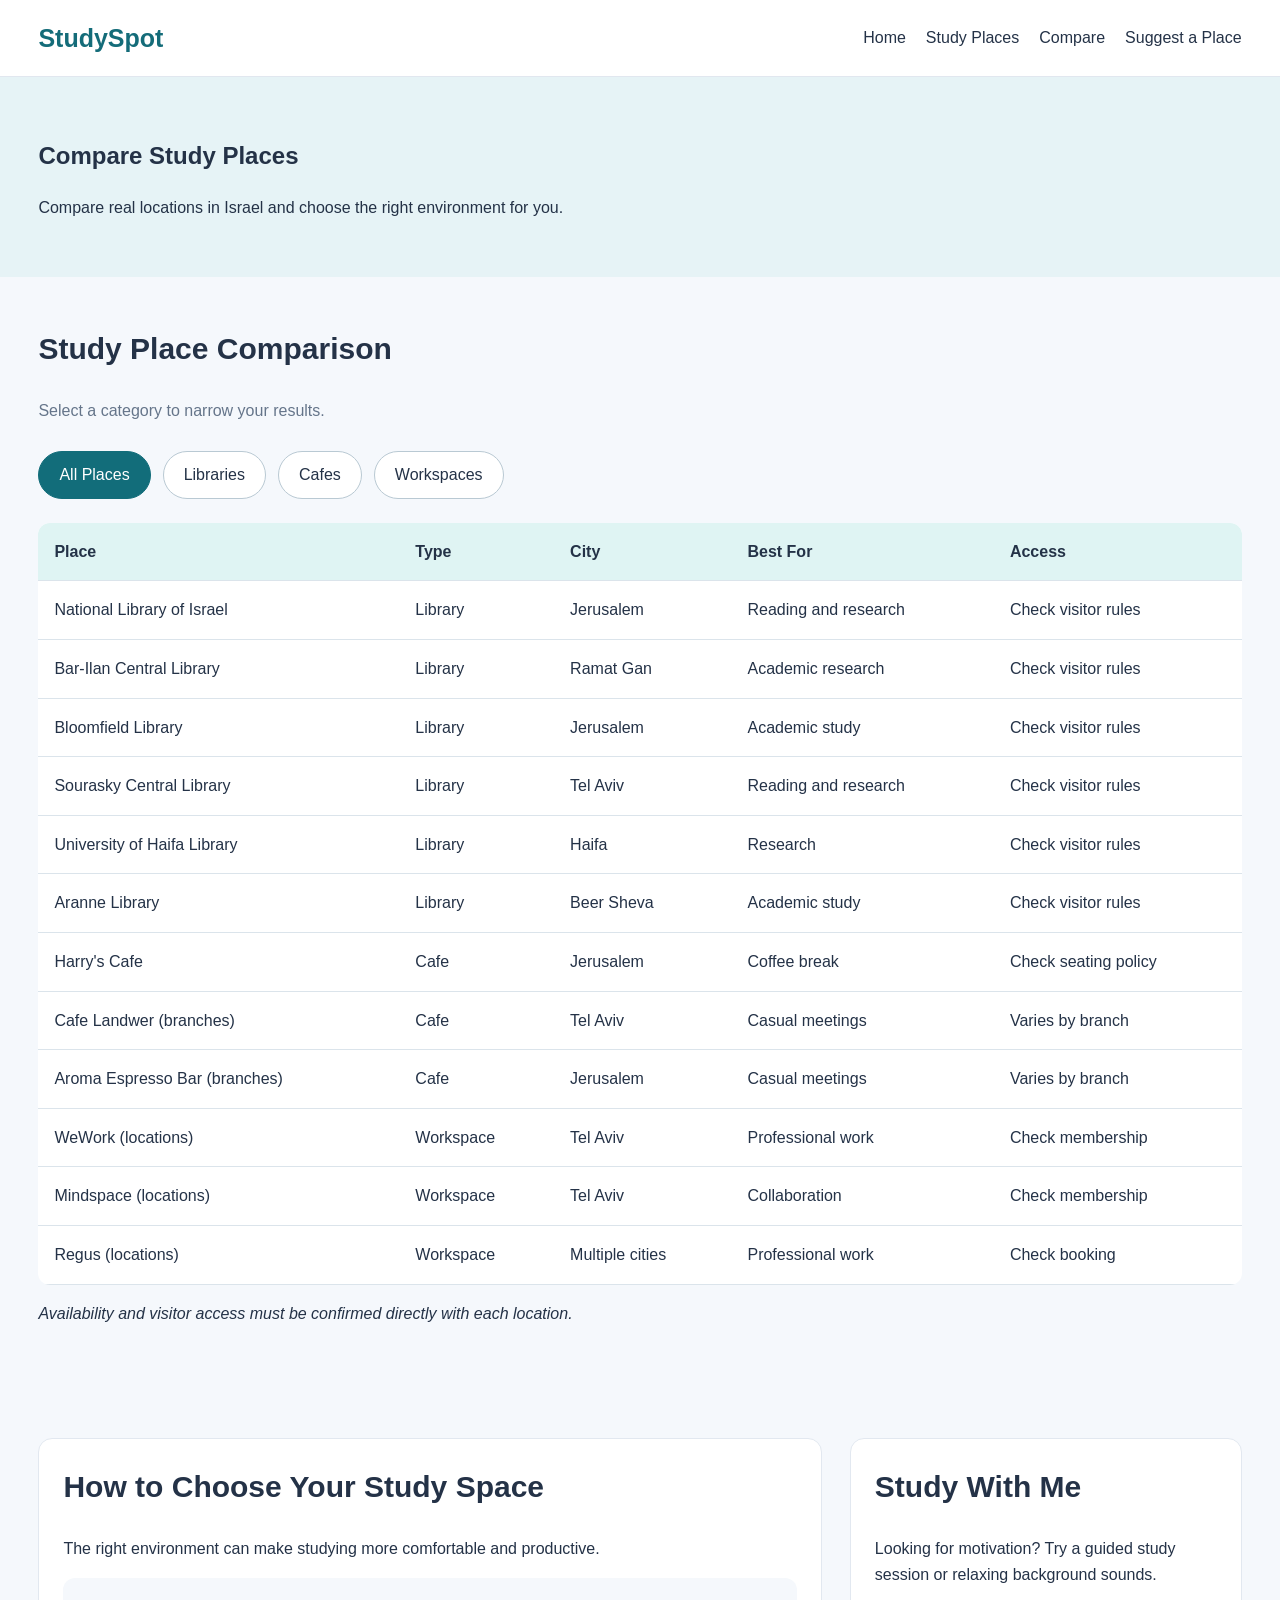
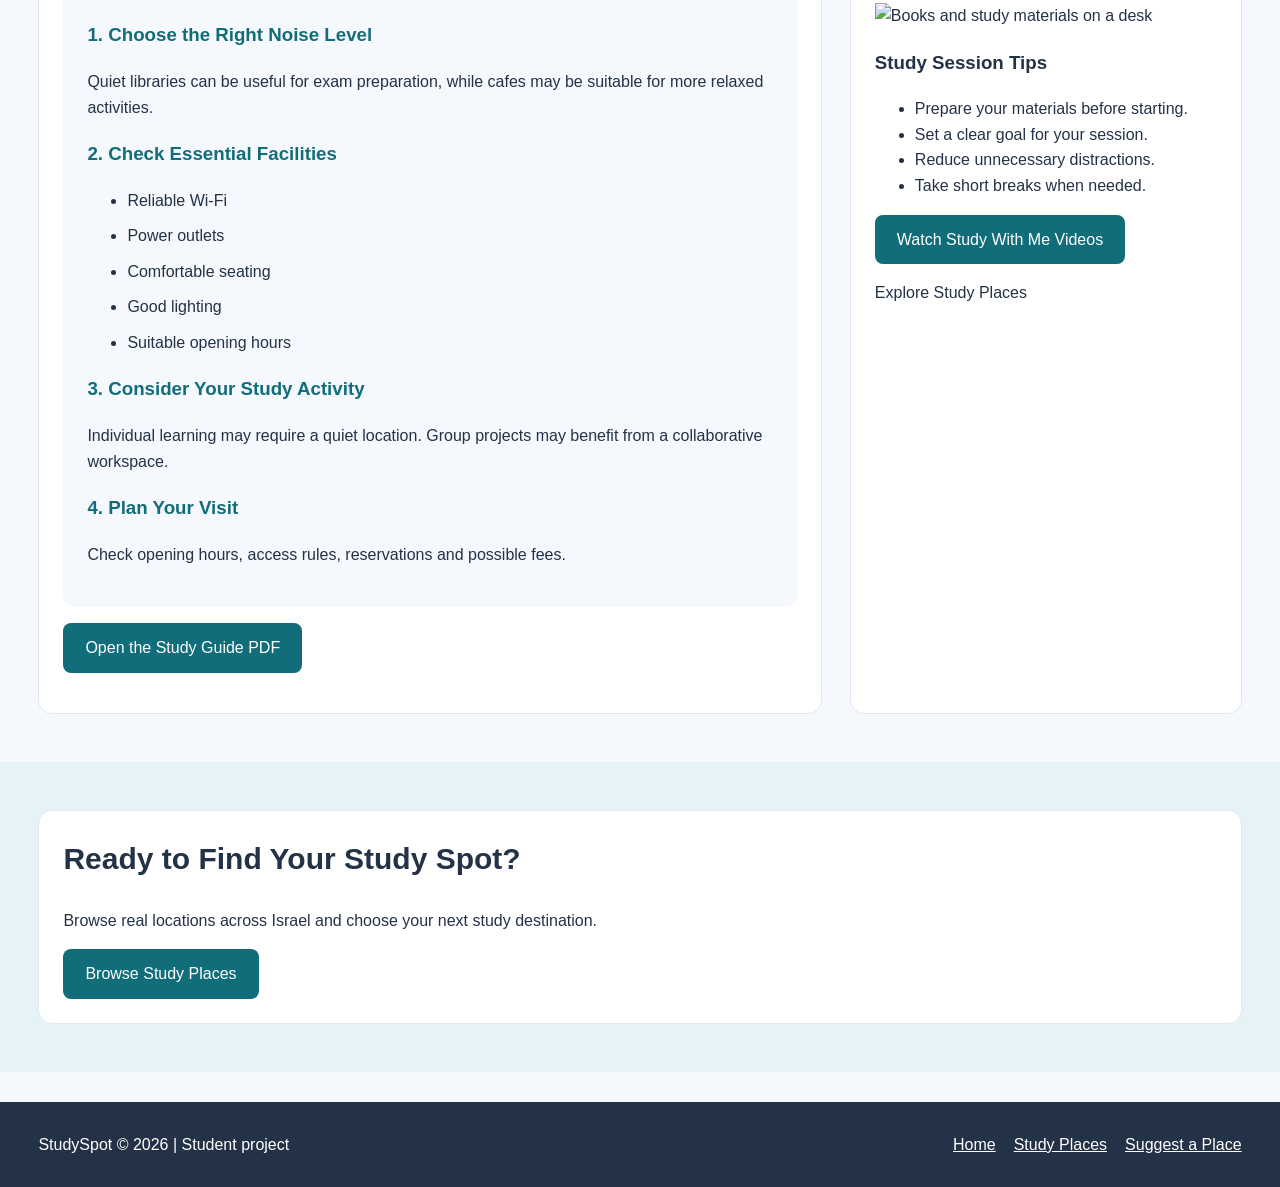
==== compare.html @ c1e5a195 "Updated StudySpot pages" ====
<!DOCTYPE html>
<html lang="en">

<head>
  <meta charset="UTF-8">
  <meta name="viewport" content="width=device-width, initial-scale=1.0">
  <title>StudySpot | Compare</title>
  <link rel="stylesheet" href="css/style.css">
</head>

<body>

  <!-- Main navigation. -->
  <header class="site-header">
    <div class="container header-inner">
      <a class="logo" href="index.html">StudySpot</a>

      <nav class="nav-links" aria-label="Main navigation">
        <a href="index.html">Home</a>
        <a href="places.html">Study Places</a>
        <a href="compare.html">Compare</a>
        <a href="contact.html">Suggest a Place</a>
      </nav>
    </div>
  </header>

  <main>

    <!-- Page introduction. -->
    <section class="page-intro">
      <div class="container">
        <h1>Compare Study Places</h1>
        <p>
          Compare real locations in Israel
          and choose the right environment for you.
        </p>
      </div>
    </section>

    <!-- Comparison table with category filters. -->
    <section class="section">
      <div class="container">

        <div class="section-heading">
          <h2>Study Place Comparison</h2>
          <p>Select a category to narrow your results.</p>
        </div>

        <div class="comparison-area">

          <!-- Category filter radio buttons. -->
          <input
            type="radio"
            id="filter-all"
            name="place-filter"
            checked>

          <input
            type="radio"
            id="filter-library"
            name="place-filter">

          <input
            type="radio"
            id="filter-cafe"
            name="place-filter">

          <input
            type="radio"
            id="filter-workspace"
            name="place-filter">

          <!-- Clickable category filter labels. -->
          <div class="filter-controls">
            <label for="filter-all">All Places</label>
            <label for="filter-library">Libraries</label>
            <label for="filter-cafe">Cafes</label>
            <label for="filter-workspace">Workspaces</label>
          </div>

          <!-- Table containing the current locations. -->
          <div class="table-wrap">
            <table>
              <thead>
                <tr>
                  <th>Place</th>
                  <th>Type</th>
                  <th>City</th>
                  <th>Best For</th>
                  <th>Access</th>
                </tr>
              </thead>

              <tbody>

                <!-- Libraries -->
                <tr class="library-row">
                  <td>National Library of Israel</td>
                  <td>Library</td>
                  <td>Jerusalem</td>
                  <td>Reading and research</td>
                  <td>Check visitor rules</td>
                </tr>

                <tr class="library-row">
                  <td>Bar-Ilan Central Library</td>
                  <td>Library</td>
                  <td>Ramat Gan</td>
                  <td>Academic research</td>
                  <td>Check visitor rules</td>
                </tr>

                <tr class="library-row">
                  <td>Bloomfield Library</td>
                  <td>Library</td>
                  <td>Jerusalem</td>
                  <td>Academic study</td>
                  <td>Check visitor rules</td>
                </tr>

                <tr class="library-row">
                  <td>Sourasky Central Library</td>
                  <td>Library</td>
                  <td>Tel Aviv</td>
                  <td>Reading and research</td>
                  <td>Check visitor rules</td>
                </tr>

                <tr class="library-row">
                  <td>University of Haifa Library</td>
                  <td>Library</td>
                  <td>Haifa</td>
                  <td>Research</td>
                  <td>Check visitor rules</td>
                </tr>

                <tr class="library-row">
                  <td>Aranne Library</td>
                  <td>Library</td>
                  <td>Beer Sheva</td>
                  <td>Academic study</td>
                  <td>Check visitor rules</td>
                </tr>

                <!-- Cafes -->
                <tr class="cafe-row">
                  <td>Harry's Cafe</td>
                  <td>Cafe</td>
                  <td>Jerusalem</td>
                  <td>Coffee break</td>
                  <td>Check seating policy</td>
                </tr>

                <tr class="cafe-row">
                  <td>Cafe Landwer (branches)</td>
                  <td>Cafe</td>
                  <td>Tel Aviv</td>
                  <td>Casual meetings</td>
                  <td>Varies by branch</td>
                </tr>

                <tr class="cafe-row">
                  <td>Aroma Espresso Bar (branches)</td>
                  <td>Cafe</td>
                  <td>Jerusalem</td>
                  <td>Casual meetings</td>
                  <td>Varies by branch</td>
                </tr>

                <!-- Workspaces -->
                <tr class="workspace-row">
                  <td>WeWork (locations)</td>
                  <td>Workspace</td>
                  <td>Tel Aviv</td>
                  <td>Professional work</td>
                  <td>Check membership</td>
                </tr>

                <tr class="workspace-row">
                  <td>Mindspace (locations)</td>
                  <td>Workspace</td>
                  <td>Tel Aviv</td>
                  <td>Collaboration</td>
                  <td>Check membership</td>
                </tr>

                <tr class="workspace-row">
                  <td>Regus (locations)</td>
                  <td>Workspace</td>
                  <td>Multiple cities</td>
                  <td>Professional work</td>
                  <td>Check booking</td>
                </tr>

              </tbody>
            </table>
          </div>

        </div>

        <p>
          <em>
            Availability and visitor access must be
            confirmed directly with each location.
          </em>
        </p>
      </div>
    </section>

    <!-- Study guide and study session content. -->
    <section class="section">
      <div class="container info-layout">

        <!-- Study guide panel. -->
        <div class="panel">

          <h2>How to Choose Your Study Space</h2>

          <p>
            The right environment can make studying
            more comfortable and productive.
          </p>

          <div class="guide-content">

            <h3>1. Choose the Right Noise Level</h3>
            <p>
              Quiet libraries can be useful for exam
              preparation, while cafes may be suitable
              for more relaxed activities.
            </p>

            <h3>2. Check Essential Facilities</h3>
            <ul>
              <li>Reliable Wi-Fi</li>
              <li>Power outlets</li>
              <li>Comfortable seating</li>
              <li>Good lighting</li>
              <li>Suitable opening hours</li>
            </ul>

            <h3>3. Consider Your Study Activity</h3>
            <p>
              Individual learning may require a quiet
              location. Group projects may benefit
              from a collaborative workspace.
            </p>

            <h3>4. Plan Your Visit</h3>
            <p>
              Check opening hours, access rules,
              reservations and possible fees.
            </p>

          </div>

          <!-- Open the PDF guide in a separate tab. -->
          <p>
            <a
              class="button"
              href="media/study-guide.pdf"
              target="_blank"
              rel="noopener noreferrer">
              Open the Study Guide PDF
            </a>
          </p>
        </div>

        <!-- Study session panel without blocked video embeds. -->
        <aside class="panel">

          <h2>Study With Me</h2>

          <p>
            Looking for motivation? Try a guided
            study session or relaxing background sounds.
          </p>

          <img
            src="https://images.unsplash.com/photo-1456513080510-7bf3a84b82f8?w=800"
            alt="Books and study materials on a desk">

          <h3>Study Session Tips</h3>

          <ul>
            <li>Prepare your materials before starting.</li>
            <li>Set a clear goal for your session.</li>
            <li>Reduce unnecessary distractions.</li>
            <li>Take short breaks when needed.</li>
          </ul>

          <!-- Open study videos directly on YouTube. -->
          <p>
            <a
              class="button"
              href="https://www.youtube.com/results?search_query=study+with+me+pomodoro"
              target="_blank"
              rel="noopener noreferrer">
              Watch Study With Me Videos
            </a>
          </p>

          <p>
            <a href="places.html">
              Explore Study Places
            </a>
          </p>

        </aside>
      </div>
    </section>

    <!-- Final navigation section. -->
    <section class="section highlight-section">
      <div class="container panel">

        <h2>Ready to Find Your Study Spot?</h2>

        <p>
          Browse real locations across Israel
          and choose your next study destination.
        </p>

        <a class="button" href="places.html">
          Browse Study Places
        </a>
      </div>
    </section>

  </main>

  <!-- Shared footer. -->
  <footer class="site-footer">
    <div class="container footer-layout">
      <span>StudySpot © 2026 | Student project</span>

      <div class="footer-links">
        <a href="index.html">Home</a>
        <a href="places.html">Study Places</a>
        <a href="contact.html">Suggest a Place</a>
      </div>
    </div>
  </footer>

</body>
</html>
---- css/style.css ----
/* ======================================== */
/* GENERAL WEBSITE STYLING */
/* ======================================== */

/* Apply border-box sizing to all elements. */
* {
  box-sizing: border-box;
}

/* Set the main font, colors and page background. */
body {
  margin: 0;
  font-family: Arial, sans-serif;
  color: #243247;
  background: #f5f8fc;
  line-height: 1.6;
}

/* Remove the default underline from links. */
a {
  color: inherit;
  text-decoration: none;
}

/* Prevent images from overflowing their containers. */
img {
  max-width: 100%;
  display: block;
}

/* Set a wide and centered content container. */
.container {
  width: 94%;
  max-width: 1380px;
  margin: 0 auto;
}


/* ======================================== */
/* HEADER AND NAVIGATION */
/* ======================================== */

.site-header {
  background: #ffffff;
  border-bottom: 1px solid #e1e7ef;
}

.header-inner {
  display: flex;
  justify-content: space-between;
  align-items: center;
  gap: 20px;
  padding: 18px 0;
}

/* Website logo. */
.logo {
  font-size: 25px;
  font-weight: bold;
  color: #146c79;
}

/* Arrange navigation links horizontally. */
.nav-links {
  display: flex;
  flex-wrap: wrap;
  gap: 20px;
}

/* Highlight navigation links on hover or focus. */
.nav-links a:hover,
.nav-links a:focus {
  color: #0b8798;
  text-decoration: underline;
}


/* ======================================== */
/* HOME PAGE HERO SECTION */
/* ======================================== */

/* Main introduction section on the home page. */
.hero {
  background: #dff4f3;
  padding: 85px 0;
}

/* Display hero text and image side by side. */
.hero-layout {
  display: grid;
  grid-template-columns: 1.1fr 1fr;
  align-items: center;
  gap: 65px;
}

/* Main heading. */
.hero h1 {
  font-size: 52px;
  line-height: 1.2;
  margin: 0 0 16px;
}

/* Hero description. */
.hero p {
  font-size: 19px;
}

/* Main hero image. */
.hero img {
  width: 100%;
  height: 420px;
  object-fit: cover;
  border-radius: 18px;
}


/* ======================================== */
/* BUTTONS */
/* ======================================== */

/* Shared button design across the website. */
.button {
  display: inline-block;
  padding: 12px 22px;
  background: #126d7a;
  color: #ffffff;
  border: 0;
  border-radius: 8px;
  font: inherit;
  cursor: pointer;
}

/* Darken buttons when hovered or focused. */
.button:hover,
.button:focus {
  background: #0b4c55;
}


/* ======================================== */
/* GENERAL SECTIONS */
/* ======================================== */

/* Consistent spacing between website sections. */
.section {
  padding: 48px 0;
}

/* Shared section headings. */
.section h2 {
  margin-top: 0;
  font-size: 30px;
}

/* Space between section headings and content. */
.section-heading {
  margin-bottom: 28px;
}

/* Secondary description text. */
.section-heading p {
  color: #65758a;
}

/* Background for highlighted sections. */
.highlight-section {
  background: #e6f3f6;
}


/* ======================================== */
/* STUDY PLACE CARDS */
/* ======================================== */

/* Display three cards per row on large screens. */
.card-grid {
  display: grid;
  grid-template-columns: repeat(3, 1fr);
  gap: 22px;
}

/* Individual study place card. */
.card {
  background: #ffffff;
  border: 1px solid #e2e8f0;
  border-radius: 14px;
  overflow: hidden;
  transition: transform 0.2s, box-shadow 0.2s;
}

/* Add a subtle animation when hovering over cards. */
.card:hover {
  transform: translateY(-5px);
  box-shadow: 0 12px 28px #dbe4eb;
}

/* Keep card images at a consistent height. */
.card img {
  width: 100%;
  height: 230px;
  object-fit: cover;
}

/* Inner spacing for card information. */
.card-content {
  padding: 24px;
}

/* Card titles. */
.card h3 {
  margin-top: 0;
}

/* Space between list items inside cards. */
.card-content ul {
  padding-left: 20px;
}

.card-content li {
  margin-bottom: 6px;
}

/* Small category labels displayed on cards. */
.tag {
  display: inline-block;
  background: #e4f5ee;
  color: #22634d;
  padding: 4px 10px;
  border-radius: 20px;
  font-size: 14px;
}

/* Additional information about study places. */
.place-details {
  color: #526477;
  font-size: 14px;
}

.place-details strong {
  color: #243247;
}


/* ======================================== */
/* HOME PAGE FEATURES */
/* ======================================== */

/* White section displaying website benefits. */
.feature-strip {
  background: #ffffff;
  padding: 32px 0;
}

/* Display three feature items in one row. */
.feature-grid {
  display: grid;
  grid-template-columns: repeat(3, 1fr);
  gap: 25px;
}

/* Individual feature item. */
.feature-item {
  text-align: center;
  padding: 18px;
}

/* Feature titles. */
.feature-item h3 {
  color: #126d7a;
  margin-bottom: 5px;
}


/* ======================================== */
/* INNER PAGE INTRODUCTION */
/* ======================================== */

/* Introduction section for inner pages. */
.page-intro {
  background: #e6f3f6;
  padding: 40px 0;
}


/* ======================================== */
/* INFORMATION PANELS */
/* ======================================== */

/* Display information panels in two columns. */
.info-layout {
  display: grid;
  grid-template-columns: 2fr 1fr;
  gap: 28px;
}

/* Shared white panel design. */
.panel {
  padding: 24px;
  background: #ffffff;
  border-radius: 14px;
  border: 1px solid #e2e8f0;
}


/* ======================================== */
/* MAPS AND VIDEOS */
/* ======================================== */

/* Style embedded maps and external videos. */
.media-frame {
  width: 100%;
  min-height: 270px;
  border: 0;
  border-radius: 10px;
}

/* Style locally embedded videos. */
.media-video {
  width: 100%;
  max-width: 600px;
  border-radius: 10px;
}


/* ======================================== */
/* COMPARISON TABLE */
/* ======================================== */

/* Allow horizontal scrolling on small screens. */
.table-wrap {
  overflow-x: auto;
  background: #ffffff;
  border-radius: 12px;
}

/* Table dimensions and layout. */
table {
  width: 100%;
  border-collapse: collapse;
  min-width: 650px;
}

/* Shared table cell styling. */
th,
td {
  text-align: left;
  padding: 16px;
  border-bottom: 1px solid #dbe4eb;
}

/* Table header background. */
th {
  background: #dff4f3;
}

/* Highlight table rows on hover. */
tr:hover {
  background: #f1f9fa;
}


/* ======================================== */
/* COMPARISON FILTER BUTTONS */
/* ======================================== */

/* Hide radio buttons visually but keep them functional. */
.comparison-area > input[type="radio"] {
  position: absolute;
  opacity: 0;
  width: 1px;
  height: 1px;
}

/* Arrange filter buttons horizontally. */
.filter-controls {
  display: flex;
  flex-wrap: wrap;
  gap: 12px;
  margin-bottom: 24px;
}

/* Style filter labels as clickable buttons. */
.filter-controls label {
  display: inline-block;
  padding: 10px 20px;
  background: #ffffff;
  border: 1px solid #b9c9d3;
  border-radius: 25px;
  cursor: pointer;
}

/* Change filter appearance on hover. */
.filter-controls label:hover {
  background: #dff4f3;
}

/* Highlight the currently selected category. */
#filter-all:checked ~ .filter-controls label[for="filter-all"],
#filter-library:checked ~ .filter-controls label[for="filter-library"],
#filter-cafe:checked ~ .filter-controls label[for="filter-cafe"],
#filter-workspace:checked ~ .filter-controls label[for="filter-workspace"] {
  background: #126d7a;
  color: #ffffff;
  border-color: #126d7a;
}

/* Show a visible focus outline for keyboard navigation. */
#filter-all:focus-visible ~ .filter-controls label[for="filter-all"],
#filter-library:focus-visible ~ .filter-controls label[for="filter-library"],
#filter-cafe:focus-visible ~ .filter-controls label[for="filter-cafe"],
#filter-workspace:focus-visible ~ .filter-controls label[for="filter-workspace"] {
  outline: 3px solid #0b8798;
  outline-offset: 3px;
}

/* Display only libraries when the library filter is selected. */
#filter-library:checked ~ .table-wrap tbody tr:not(.library-row) {
  display: none;
}

/* Display only cafes when the cafe filter is selected. */
#filter-cafe:checked ~ .table-wrap tbody tr:not(.cafe-row) {
  display: none;
}

/* Display only workspaces when the workspace filter is selected. */
#filter-workspace:checked ~ .table-wrap tbody tr:not(.workspace-row) {
  display: none;
}

/* When All Places is selected, all rows remain visible. */


/* ======================================== */
/* STUDY GUIDE */
/* ======================================== */

/* Display the study guide as readable HTML content. */
.guide-content {
  background: #f5f8fc;
  padding: 24px;
  border-radius: 12px;
}

/* Study guide subsection headings. */
.guide-content h3 {
  color: #126d7a;
}

/* Add spacing between study tips. */
.guide-content li {
  margin-bottom: 10px;
}


/* ======================================== */
/* CONTACT FORM */
/* ======================================== */

/* Arrange form fields in two columns. */
.form-grid {
  display: grid;
  grid-template-columns: 1fr 1fr;
  gap: 18px;
}

/* Space between individual form fields. */
.field {
  margin-bottom: 18px;
}

/* Display field labels above their inputs. */
.field label {
  display: block;
  font-weight: bold;
  margin-bottom: 6px;
}

/* Shared styling for form inputs. */
.field input,
.field select,
.field textarea {
  width: 100%;
  padding: 11px;
  border: 1px solid #b9c9d3;
  border-radius: 7px;
  font: inherit;
}

/* Highlight the active form field. */
.field input:focus,
.field textarea:focus,
.field select:focus {
  border-color: #0b8798;
  outline: 2px solid #b7e6e8;
}


/* ======================================== */
/* FOOTER */
/* ======================================== */

/* Shared footer background and spacing. */
.site-footer {
  background: #243247;
  color: #ffffff;
  padding: 30px 0;
  margin-top: 30px;
}

/* Arrange footer content horizontally. */
.footer-layout {
  display: flex;
  justify-content: space-between;
  flex-wrap: wrap;
  gap: 15px;
}

/* Footer navigation links. */
.footer-links {
  display: flex;
  gap: 18px;
  flex-wrap: wrap;
}

.footer-links a {
  text-decoration: underline;
}


/* ======================================== */
/* RESPONSIVE DESIGN - TABLETS */
/* ======================================== */

/* Adjust layout for screens up to 900px wide. */
@media (max-width: 900px) {

  /* Display two cards per row. */
  .card-grid {
    grid-template-columns: repeat(2, 1fr);
  }

  /* Stack hero content and information panels. */
  .hero-layout,
  .info-layout {
    grid-template-columns: 1fr;
    gap: 30px;
  }

  /* Reduce hero heading size. */
  .hero h1 {
    font-size: 38px;
  }

  /* Display two feature items per row. */
  .feature-grid {
    grid-template-columns: repeat(2, 1fr);
  }

}


/* ======================================== */
/* RESPONSIVE DESIGN - PHONES */
/* ======================================== */

/* Adjust layout for screens up to 600px wide. */
@media (max-width: 600px) {

  /* Stack the logo and navigation links. */
  .header-inner {
    flex-direction: column;
    align-items: flex-start;
  }

  /* Reduce spacing between navigation links. */
  .nav-links {
    gap: 12px;
  }

  /* Display cards and form fields in one column. */
  .card-grid,
  .form-grid,
  .feature-grid {
    grid-template-columns: 1fr;
  }

  /* Reduce hero section spacing. */
  .hero {
    padding: 40px 0;
  }

  /* Reduce hero heading size. */
  .hero h1 {
    font-size: 30px;
  }

  /* Reduce hero image height. */
  .hero img {
    height: 240px;
  }

  /* Reduce spacing between sections. */
  .section {
    padding: 30px 0;
  }

  /* Reduce filter button spacing. */
  .filter-controls {
    gap: 8px;
  }

  /* Make filter buttons smaller. */
  .filter-controls label {
    padding: 8px 12px;
    font-size: 14px;
  }

  /* Reduce padding inside information panels. */
  .panel {
    padding: 18px;
  }

  /* Reduce study guide padding. */
  .guide-content {
    padding: 16px;
  }

/* ======================================== */
/* HORIZONTAL STUDY PLACE CAROUSEL */
/* ======================================== */

/* Display three cards and allow horizontal scrolling. */
.places-carousel {
  display: grid;
  grid-auto-flow: column;
  grid-auto-columns: calc((100% - 44px) / 3);
  gap: 22px;
  overflow-x: auto;
  scroll-snap-type: x mandatory;
  scroll-behavior: smooth;
  padding: 12px 4px 24px;
}

/* Keep each card inside its own scrolling column. */
.places-carousel .card {
  min-width: 0;
  scroll-snap-align: start;
}

/* Keep all carousel images at the same height. */
.places-carousel .card img {
  width: 100%;
  height: 230px;
  object-fit: cover;
}

/* Keep the location button below the description. */
.places-carousel .card-content {
  display: flex;
  flex-direction: column;
  align-items: flex-start;
  min-height: 340px;
}

/* Add space above the location button. */
.places-carousel .button {
  margin-top: auto;
}

/* Display scrolling instructions. */
.carousel-hint {
  color: #65758a;
  font-size: 14px;
  margin-top: 12px;
}

/* Display two cards on tablets. */
@media (max-width: 900px) {
  .places-carousel {
    grid-auto-columns: calc((100% - 22px) / 2);
  }
}

/* Display one card on mobile devices. */
@media (max-width: 600px) {
  .places-carousel {
    grid-auto-columns: 88%;
    gap: 14px;
  }

  .places-carousel .card-content {
    min-height: 0;
  }
}

/* Keep confirmation checkbox beside its text. */
.field input[type="checkbox"] {
  width: auto;
  margin-right: 8px;
  vertical-align: middle;
}

/* Keep the confirmation label on one logical line. */
.field label[for="confirmation"] {
  display: block;
  font-weight: normal;
  cursor: pointer;
}


}
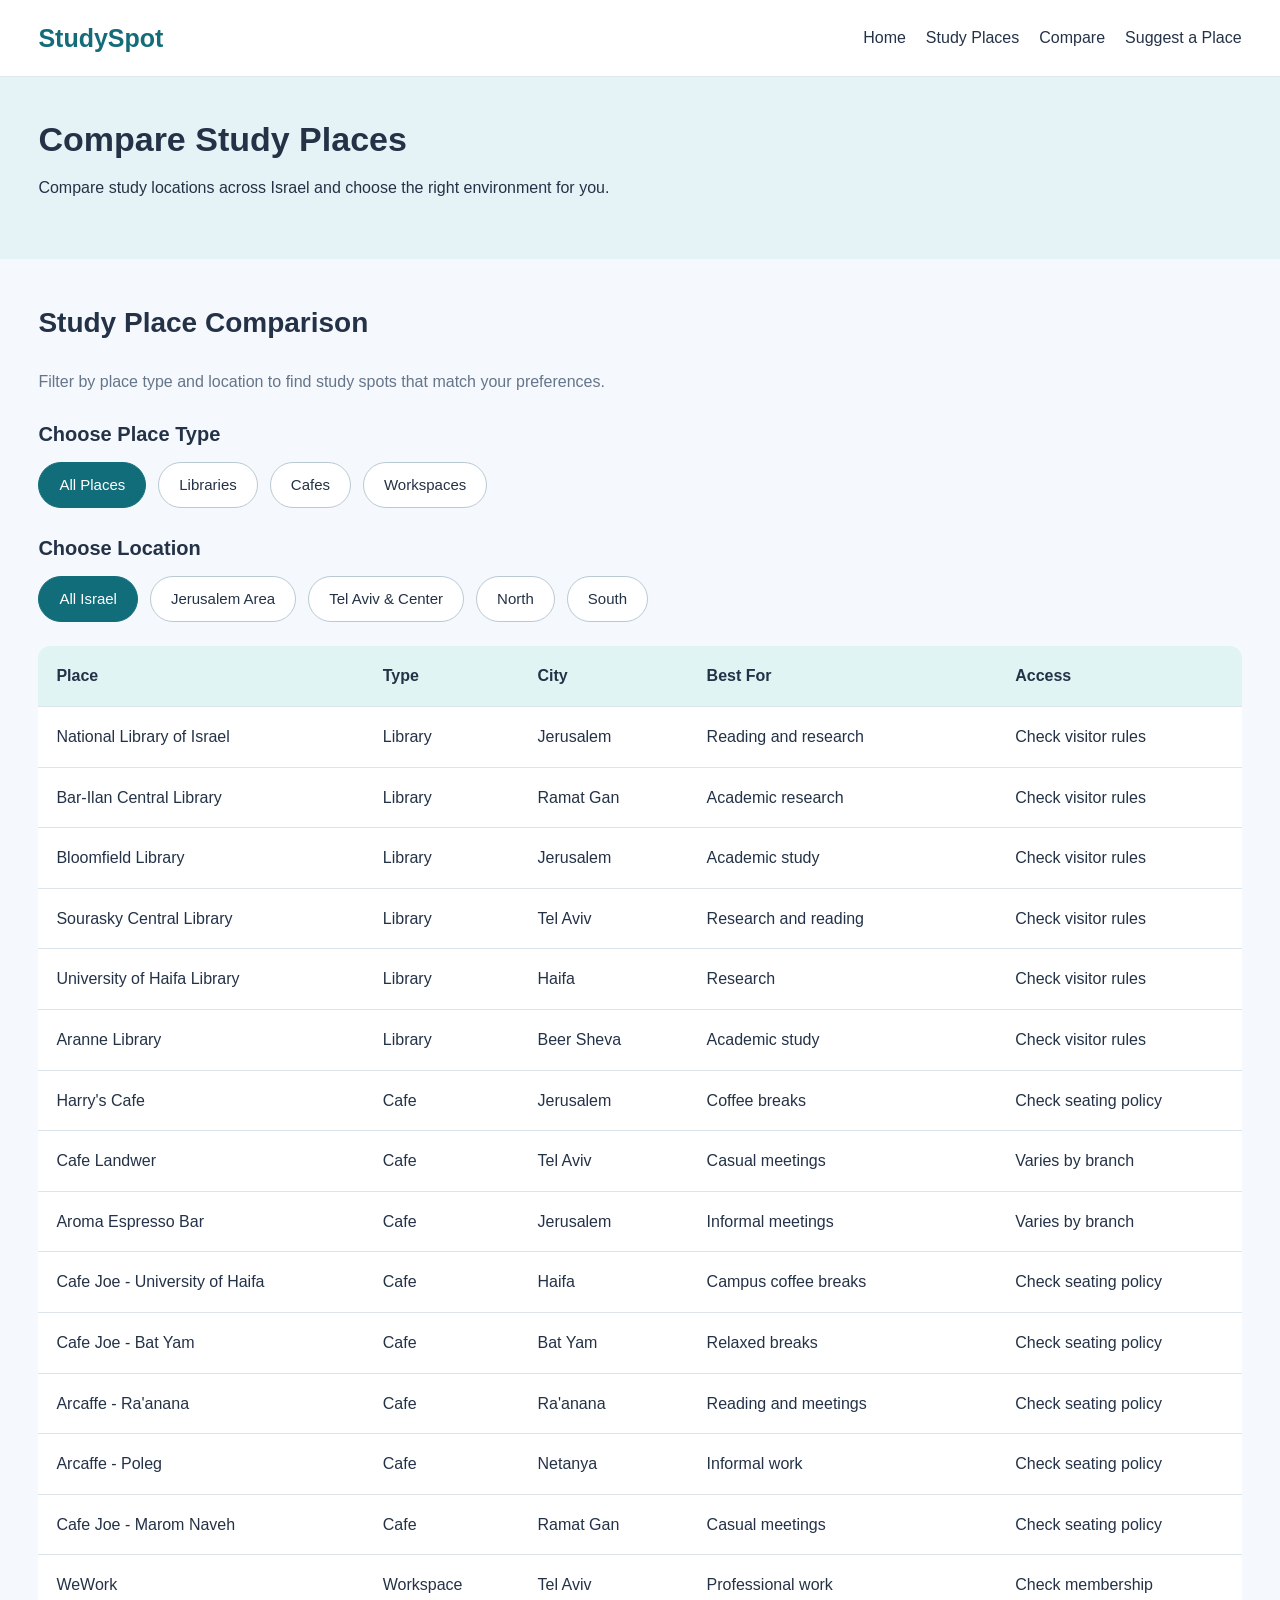
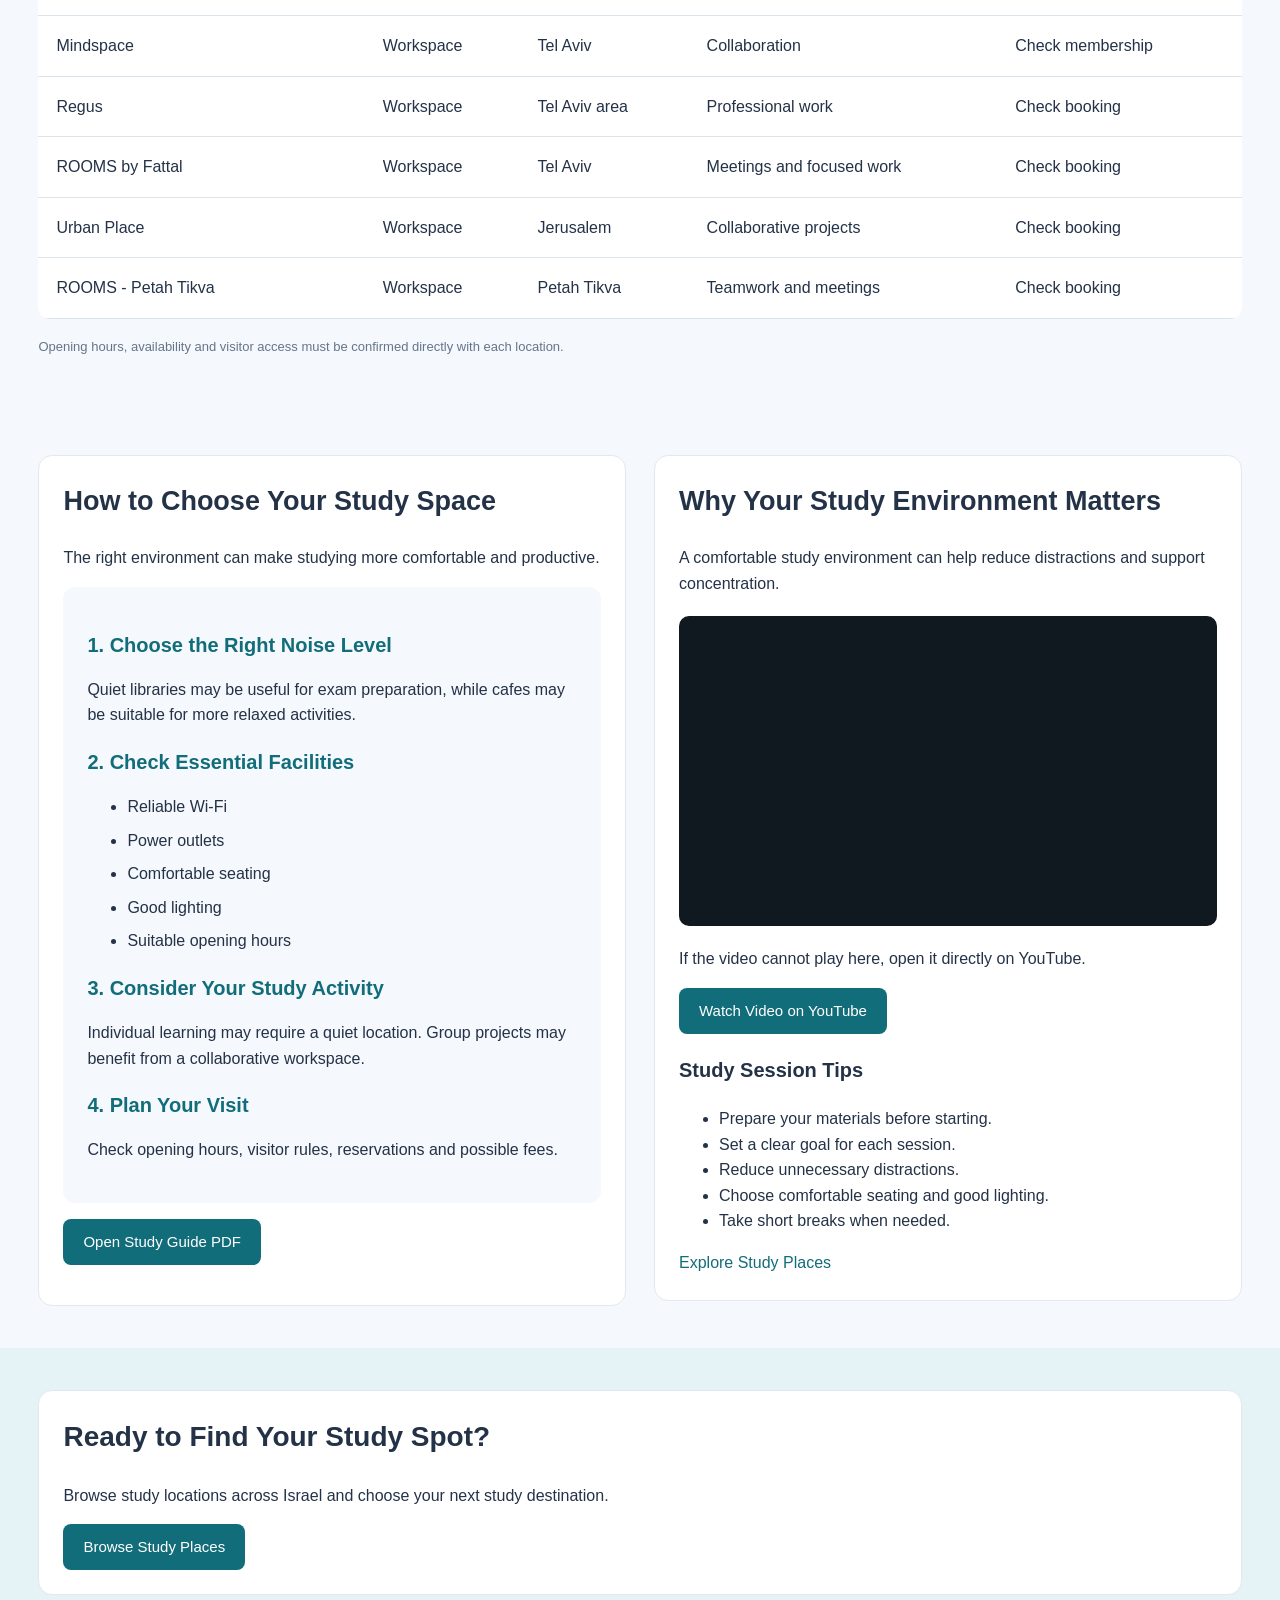
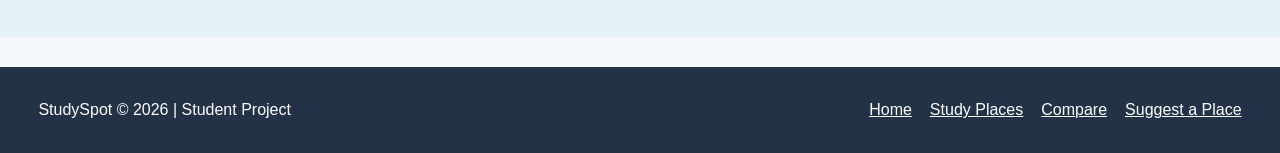
==== commit 78041f76: "Continued Development" ====
--- a/compare.html
+++ b/compare.html
@@ -1,347 +1,414 @@
 
 <!DOCTYPE html>
 <html lang="en">
-
 <head>
   <meta charset="UTF-8">
   <meta name="viewport" content="width=device-width, initial-scale=1.0">
-  <title>StudySpot | Compare</title>
+  <title>StudySpot | Compare Study Places</title>
   <link rel="stylesheet" href="css/style.css">
 </head>
-
 <body>
 
-  <!-- Main navigation. -->
-  <header class="site-header">
-    <div class="container header-inner">
-      <a class="logo" href="index.html">StudySpot</a>
-
-      <nav class="nav-links" aria-label="Main navigation">
-        <a href="index.html">Home</a>
-        <a href="places.html">Study Places</a>
-        <a href="compare.html">Compare</a>
-        <a href="contact.html">Suggest a Place</a>
-      </nav>
+<header class="site-header">
+  <div class="container header-inner">
+    <a class="logo" href="index.html">StudySpot</a>
+    <nav class="nav-links">
+      <a href="index.html">Home</a>
+      <a href="places.html">Study Places</a>
+      <a href="compare.html">Compare</a>
+      <a href="contact.html">Suggest a Place</a>
+    </nav>
+  </div>
+</header>
+
+<main>
+
+  <!-- Page introduction -->
+  <section class="page-intro">
+    <div class="container">
+      <h1>Compare Study Places</h1>
+      <p>
+        Compare study locations across Israel and
+        choose the right environment for you.
+      </p>
     </div>
-  </header>
-
-  <main>
-
-    <!-- Page introduction. -->
-    <section class="page-intro">
-      <div class="container">
-        <h1>Compare Study Places</h1>
-        <p>
-          Compare real locations in Israel
-          and choose the right environment for you.
+  </section>
+
+  <!-- Comparison table and filters -->
+  <section class="section">
+    <div class="container">
+
+      <div class="section-heading">
+        <h2>Study Place Comparison</h2>
+        <p>
+          Filter by place type and location to find
+          study spots that match your preferences.
         </p>
       </div>
-    </section>
-
-    <!-- Comparison table with category filters. -->
-    <section class="section">
-      <div class="container">
-
-        <div class="section-heading">
-          <h2>Study Place Comparison</h2>
-          <p>Select a category to narrow your results.</p>
+
+      <div class="comparison-area">
+
+        <!-- Place type radio buttons -->
+        <input type="radio" id="filter-all"
+               name="place-filter" checked>
+        <input type="radio" id="filter-library"
+               name="place-filter">
+        <input type="radio" id="filter-cafe"
+               name="place-filter">
+        <input type="radio" id="filter-workspace"
+               name="place-filter">
+
+        <!-- Region radio buttons -->
+        <input type="radio" id="region-all"
+               name="region-filter" checked>
+        <input type="radio" id="region-jerusalem"
+               name="region-filter">
+        <input type="radio" id="region-center"
+               name="region-filter">
+        <input type="radio" id="region-north"
+               name="region-filter">
+        <input type="radio" id="region-south"
+               name="region-filter">
+
+        <!-- Place type controls -->
+        <h3>Choose Place Type</h3>
+
+        <div class="filter-controls">
+          <label for="filter-all">All Places</label>
+          <label for="filter-library">Libraries</label>
+          <label for="filter-cafe">Cafes</label>
+          <label for="filter-workspace">Workspaces</label>
         </div>
 
-        <div class="comparison-area">
-
-          <!-- Category filter radio buttons. -->
-          <input
-            type="radio"
-            id="filter-all"
-            name="place-filter"
-            checked>
-
-          <input
-            type="radio"
-            id="filter-library"
-            name="place-filter">
-
-          <input
-            type="radio"
-            id="filter-cafe"
-            name="place-filter">
-
-          <input
-            type="radio"
-            id="filter-workspace"
-            name="place-filter">
-
-          <!-- Clickable category filter labels. -->
-          <div class="filter-controls">
-            <label for="filter-all">All Places</label>
-            <label for="filter-library">Libraries</label>
-            <label for="filter-cafe">Cafes</label>
-            <label for="filter-workspace">Workspaces</label>
-          </div>
-
-          <!-- Table containing the current locations. -->
-          <div class="table-wrap">
-            <table>
-              <thead>
-                <tr>
-                  <th>Place</th>
-                  <th>Type</th>
-                  <th>City</th>
-                  <th>Best For</th>
-                  <th>Access</th>
-                </tr>
-              </thead>
-
-              <tbody>
-
-                <!-- Libraries -->
-                <tr class="library-row">
-                  <td>National Library of Israel</td>
-                  <td>Library</td>
-                  <td>Jerusalem</td>
-                  <td>Reading and research</td>
-                  <td>Check visitor rules</td>
-                </tr>
-
-                <tr class="library-row">
-                  <td>Bar-Ilan Central Library</td>
-                  <td>Library</td>
-                  <td>Ramat Gan</td>
-                  <td>Academic research</td>
-                  <td>Check visitor rules</td>
-                </tr>
-
-                <tr class="library-row">
-                  <td>Bloomfield Library</td>
-                  <td>Library</td>
-                  <td>Jerusalem</td>
-                  <td>Academic study</td>
-                  <td>Check visitor rules</td>
-                </tr>
-
-                <tr class="library-row">
-                  <td>Sourasky Central Library</td>
-                  <td>Library</td>
-                  <td>Tel Aviv</td>
-                  <td>Reading and research</td>
-                  <td>Check visitor rules</td>
-                </tr>
-
-                <tr class="library-row">
-                  <td>University of Haifa Library</td>
-                  <td>Library</td>
-                  <td>Haifa</td>
-                  <td>Research</td>
-                  <td>Check visitor rules</td>
-                </tr>
-
-                <tr class="library-row">
-                  <td>Aranne Library</td>
-                  <td>Library</td>
-                  <td>Beer Sheva</td>
-                  <td>Academic study</td>
-                  <td>Check visitor rules</td>
-                </tr>
-
-                <!-- Cafes -->
-                <tr class="cafe-row">
-                  <td>Harry's Cafe</td>
-                  <td>Cafe</td>
-                  <td>Jerusalem</td>
-                  <td>Coffee break</td>
-                  <td>Check seating policy</td>
-                </tr>
-
-                <tr class="cafe-row">
-                  <td>Cafe Landwer (branches)</td>
-                  <td>Cafe</td>
-                  <td>Tel Aviv</td>
-                  <td>Casual meetings</td>
-                  <td>Varies by branch</td>
-                </tr>
-
-                <tr class="cafe-row">
-                  <td>Aroma Espresso Bar (branches)</td>
-                  <td>Cafe</td>
-                  <td>Jerusalem</td>
-                  <td>Casual meetings</td>
-                  <td>Varies by branch</td>
-                </tr>
-
-                <!-- Workspaces -->
-                <tr class="workspace-row">
-                  <td>WeWork (locations)</td>
-                  <td>Workspace</td>
-                  <td>Tel Aviv</td>
-                  <td>Professional work</td>
-                  <td>Check membership</td>
-                </tr>
-
-                <tr class="workspace-row">
-                  <td>Mindspace (locations)</td>
-                  <td>Workspace</td>
-                  <td>Tel Aviv</td>
-                  <td>Collaboration</td>
-                  <td>Check membership</td>
-                </tr>
-
-                <tr class="workspace-row">
-                  <td>Regus (locations)</td>
-                  <td>Workspace</td>
-                  <td>Multiple cities</td>
-                  <td>Professional work</td>
-                  <td>Check booking</td>
-                </tr>
-
-              </tbody>
-            </table>
-          </div>
-
+        <!-- Region controls -->
+        <h3>Choose Location</h3>
+
+        <div class="filter-controls">
+          <label for="region-all">All Israel</label>
+          <label for="region-jerusalem">Jerusalem Area</label>
+          <label for="region-center">Tel Aviv &amp; Center</label>
+          <label for="region-north">North</label>
+          <label for="region-south">South</label>
         </div>
 
-        <p>
-          <em>
-            Availability and visitor access must be
-            confirmed directly with each location.
-          </em>
-        </p>
+        <!-- Comparison table -->
+        <div class="table-wrap">
+          <table>
+            <thead>
+              <tr>
+                <th>Place</th>
+                <th>Type</th>
+                <th>City</th>
+                <th>Best For</th>
+                <th>Access</th>
+              </tr>
+            </thead>
+
+            <tbody>
+
+              <!-- Libraries -->
+              <tr class="library-row jerusalem-row">
+                <td>National Library of Israel</td>
+                <td>Library</td>
+                <td>Jerusalem</td>
+                <td>Reading and research</td>
+                <td>Check visitor rules</td>
+              </tr>
+
+              <tr class="library-row center-row">
+                <td>Bar-Ilan Central Library</td>
+                <td>Library</td>
+                <td>Ramat Gan</td>
+                <td>Academic research</td>
+                <td>Check visitor rules</td>
+              </tr>
+
+              <tr class="library-row jerusalem-row">
+                <td>Bloomfield Library</td>
+                <td>Library</td>
+                <td>Jerusalem</td>
+                <td>Academic study</td>
+                <td>Check visitor rules</td>
+              </tr>
+
+              <tr class="library-row center-row">
+                <td>Sourasky Central Library</td>
+                <td>Library</td>
+                <td>Tel Aviv</td>
+                <td>Research and reading</td>
+                <td>Check visitor rules</td>
+              </tr>
+
+              <tr class="library-row north-row">
+                <td>University of Haifa Library</td>
+                <td>Library</td>
+                <td>Haifa</td>
+                <td>Research</td>
+                <td>Check visitor rules</td>
+              </tr>
+
+              <tr class="library-row south-row">
+                <td>Aranne Library</td>
+                <td>Library</td>
+                <td>Beer Sheva</td>
+                <td>Academic study</td>
+                <td>Check visitor rules</td>
+              </tr>
+
+              <!-- Cafes -->
+              <tr class="cafe-row jerusalem-row">
+                <td>Harry's Cafe</td>
+                <td>Cafe</td>
+                <td>Jerusalem</td>
+                <td>Coffee breaks</td>
+                <td>Check seating policy</td>
+              </tr>
+
+              <tr class="cafe-row center-row">
+                <td>Cafe Landwer</td>
+                <td>Cafe</td>
+                <td>Tel Aviv</td>
+                <td>Casual meetings</td>
+                <td>Varies by branch</td>
+              </tr>
+
+              <tr class="cafe-row jerusalem-row">
+                <td>Aroma Espresso Bar</td>
+                <td>Cafe</td>
+                <td>Jerusalem</td>
+                <td>Informal meetings</td>
+                <td>Varies by branch</td>
+              </tr>
+
+              <tr class="cafe-row north-row">
+                <td>Cafe Joe - University of Haifa</td>
+                <td>Cafe</td>
+                <td>Haifa</td>
+                <td>Campus coffee breaks</td>
+                <td>Check seating policy</td>
+              </tr>
+
+              <tr class="cafe-row center-row">
+                <td>Cafe Joe - Bat Yam</td>
+                <td>Cafe</td>
+                <td>Bat Yam</td>
+                <td>Relaxed breaks</td>
+                <td>Check seating policy</td>
+              </tr>
+
+              <tr class="cafe-row center-row">
+                <td>Arcaffe - Ra'anana</td>
+                <td>Cafe</td>
+                <td>Ra'anana</td>
+                <td>Reading and meetings</td>
+                <td>Check seating policy</td>
+              </tr>
+
+              <tr class="cafe-row center-row">
+                <td>Arcaffe - Poleg</td>
+                <td>Cafe</td>
+                <td>Netanya</td>
+                <td>Informal work</td>
+                <td>Check seating policy</td>
+              </tr>
+
+              <tr class="cafe-row center-row">
+                <td>Cafe Joe - Marom Naveh</td>
+                <td>Cafe</td>
+                <td>Ramat Gan</td>
+                <td>Casual meetings</td>
+                <td>Check seating policy</td>
+              </tr>
+
+              <!-- Workspaces -->
+              <tr class="workspace-row center-row">
+                <td>WeWork</td>
+                <td>Workspace</td>
+                <td>Tel Aviv</td>
+                <td>Professional work</td>
+                <td>Check membership</td>
+              </tr>
+
+              <tr class="workspace-row center-row">
+                <td>Mindspace</td>
+                <td>Workspace</td>
+                <td>Tel Aviv</td>
+                <td>Collaboration</td>
+                <td>Check membership</td>
+              </tr>
+
+              <tr class="workspace-row center-row">
+                <td>Regus</td>
+                <td>Workspace</td>
+                <td>Tel Aviv area</td>
+                <td>Professional work</td>
+                <td>Check booking</td>
+              </tr>
+
+              <tr class="workspace-row center-row">
+                <td>ROOMS by Fattal</td>
+                <td>Workspace</td>
+                <td>Tel Aviv</td>
+                <td>Meetings and focused work</td>
+                <td>Check booking</td>
+              </tr>
+
+              <tr class="workspace-row jerusalem-row">
+                <td>Urban Place</td>
+                <td>Workspace</td>
+                <td>Jerusalem</td>
+                <td>Collaborative projects</td>
+                <td>Check booking</td>
+              </tr>
+
+              <tr class="workspace-row center-row">
+                <td>ROOMS - Petah Tikva</td>
+                <td>Workspace</td>
+                <td>Petah Tikva</td>
+                <td>Teamwork and meetings</td>
+                <td>Check booking</td>
+              </tr>
+
+            </tbody>
+          </table>
+        </div>
+
       </div>
-    </section>
-
-    <!-- Study guide and study session content. -->
-    <section class="section">
-      <div class="container info-layout">
-
-        <!-- Study guide panel. -->
-        <div class="panel">
-
-          <h2>How to Choose Your Study Space</h2>
-
+
+      <p class="note">
+        Opening hours, availability and visitor access
+        must be confirmed directly with each location.
+      </p>
+    </div>
+  </section>
+
+  <!-- Study guide and video -->
+  <section class="section">
+    <div class="container info-layout compare-info">
+
+      <article class="panel">
+        <h2>How to Choose Your Study Space</h2>
+
+        <p>
+          The right environment can make studying
+          more comfortable and productive.
+        </p>
+
+        <div class="guide-content">
+
+          <h3>1. Choose the Right Noise Level</h3>
           <p>
-            The right environment can make studying
-            more comfortable and productive.
+            Quiet libraries may be useful for exam
+            preparation, while cafes may be suitable
+            for more relaxed activities.
           </p>
 
-          <div class="guide-content">
-
-            <h3>1. Choose the Right Noise Level</h3>
-            <p>
-              Quiet libraries can be useful for exam
-              preparation, while cafes may be suitable
-              for more relaxed activities.
-            </p>
-
-            <h3>2. Check Essential Facilities</h3>
-            <ul>
-              <li>Reliable Wi-Fi</li>
-              <li>Power outlets</li>
-              <li>Comfortable seating</li>
-              <li>Good lighting</li>
-              <li>Suitable opening hours</li>
-            </ul>
-
-            <h3>3. Consider Your Study Activity</h3>
-            <p>
-              Individual learning may require a quiet
-              location. Group projects may benefit
-              from a collaborative workspace.
-            </p>
-
-            <h3>4. Plan Your Visit</h3>
-            <p>
-              Check opening hours, access rules,
-              reservations and possible fees.
-            </p>
-
-          </div>
-
-          <!-- Open the PDF guide in a separate tab. -->
+          <h3>2. Check Essential Facilities</h3>
+          <ul>
+            <li>Reliable Wi-Fi</li>
+            <li>Power outlets</li>
+            <li>Comfortable seating</li>
+            <li>Good lighting</li>
+            <li>Suitable opening hours</li>
+          </ul>
+
+          <h3>3. Consider Your Study Activity</h3>
           <p>
-            <a
-              class="button"
-              href="media/study-guide.pdf"
-              target="_blank"
-              rel="noopener noreferrer">
-              Open the Study Guide PDF
-            </a>
+            Individual learning may require a quiet
+            location. Group projects may benefit
+            from a collaborative workspace.
           </p>
+
+          <h3>4. Plan Your Visit</h3>
+          <p>
+            Check opening hours, visitor rules,
+            reservations and possible fees.
+          </p>
+
         </div>
 
-        <!-- Study session panel without blocked video embeds. -->
-        <aside class="panel">
-
-          <h2>Study With Me</h2>
-
-          <p>
-            Looking for motivation? Try a guided
-            study session or relaxing background sounds.
-          </p>
-
-          <img
-            src="https://images.unsplash.com/photo-1456513080510-7bf3a84b82f8?w=800"
-            alt="Books and study materials on a desk">
-
-          <h3>Study Session Tips</h3>
-
-          <ul>
-            <li>Prepare your materials before starting.</li>
-            <li>Set a clear goal for your session.</li>
-            <li>Reduce unnecessary distractions.</li>
-            <li>Take short breaks when needed.</li>
-          </ul>
-
-          <!-- Open study videos directly on YouTube. -->
-          <p>
-            <a
-              class="button"
-              href="https://www.youtube.com/results?search_query=study+with+me+pomodoro"
-              target="_blank"
-              rel="noopener noreferrer">
-              Watch Study With Me Videos
-            </a>
-          </p>
-
-          <p>
-            <a href="places.html">
-              Explore Study Places
-            </a>
-          </p>
-
-        </aside>
-      </div>
-    </section>
-
-    <!-- Final navigation section. -->
-    <section class="section highlight-section">
-      <div class="container panel">
-
+        <p>
+          <a class="button"
+             href="media/study-guide.pdf"
+             target="_blank">
+            Open Study Guide PDF
+          </a>
+        </p>
+      </article>
+
+      <aside class="panel">
+        <h2>Why Your Study Environment Matters</h2>
+
+        <p>
+          A comfortable study environment can help
+          reduce distractions and support concentration.
+        </p>
+
+        <!-- Existing YouTube video placeholder -->
+        <div class="video-container">
+          <iframe
+            src="https://www.youtube.com/embed/gvNwAN3wvrw"
+            title="Study environment and concentration"
+            loading="lazy"
+            allowfullscreen>
+          </iframe>
+        </div>
+
+        <p>
+          If the video cannot play here,
+          open it directly on YouTube.
+        </p>
+
+        <a class="button"
+           href="https://www.youtube.com/watch?v=gvNwAN3wvrw"
+           target="_blank">
+          Watch Video on YouTube
+        </a>
+
+        <h3>Study Session Tips</h3>
+        <ul>
+          <li>Prepare your materials before starting.</li>
+          <li>Set a clear goal for each session.</li>
+          <li>Reduce unnecessary distractions.</li>
+          <li>Choose comfortable seating and good lighting.</li>
+          <li>Take short breaks when needed.</li>
+        </ul>
+
+        <a href="places.html">Explore Study Places</a>
+      </aside>
+
+    </div>
+  </section>
+
+  <!-- Final section -->
+  <section class="section highlight-section">
+    <div class="container">
+      <div class="panel">
         <h2>Ready to Find Your Study Spot?</h2>
-
-        <p>
-          Browse real locations across Israel
+        <p>
+          Browse study locations across Israel
           and choose your next study destination.
         </p>
-
         <a class="button" href="places.html">
           Browse Study Places
         </a>
       </div>
-    </section>
-
-  </main>
-
-  <!-- Shared footer. -->
-  <footer class="site-footer">
-    <div class="container footer-layout">
-      <span>StudySpot © 2026 | Student project</span>
-
-      <div class="footer-links">
-        <a href="index.html">Home</a>
-        <a href="places.html">Study Places</a>
-        <a href="contact.html">Suggest a Place</a>
-      </div>
     </div>
-  </footer>
+  </section>
+
+</main>
+
+<footer class="site-footer">
+  <div class="container footer-layout">
+    <span>StudySpot © 2026 | Student Project</span>
+    <div class="footer-links">
+      <a href="index.html">Home</a>
+      <a href="places.html">Study Places</a>
+      <a href="compare.html">Compare</a>
+      <a href="contact.html">Suggest a Place</a>
+    </div>
+  </div>
+</footer>
 
 </body>
 </html>
--- a/css/style.css
+++ b/css/style.css
@@ -1,45 +1,55 @@
 
-/* ======================================== */
-/* GENERAL WEBSITE STYLING */
-/* ======================================== */
-
-/* Apply border-box sizing to all elements. */
+/* ========================================
+   GENERAL WEBSITE STYLING
+   ======================================== */
+
 * {
   box-sizing: border-box;
 }
 
-/* Set the main font, colors and page background. */
+html {
+  scroll-behavior: smooth;
+}
+
 body {
   margin: 0;
   font-family: Arial, sans-serif;
+  font-size: 16px;
+  line-height: 1.6;
   color: #243247;
   background: #f5f8fc;
-  line-height: 1.6;
-}
-
-/* Remove the default underline from links. */
+}
+
 a {
   color: inherit;
   text-decoration: none;
 }
 
-/* Prevent images from overflowing their containers. */
+a:hover {
+  color: #0b8798;
+}
+
 img {
+  display: block;
   max-width: 100%;
-  display: block;
-}
-
-/* Set a wide and centered content container. */
+}
+
+button,
+input,
+select,
+textarea {
+  font: inherit;
+}
+
 .container {
   width: 94%;
   max-width: 1380px;
   margin: 0 auto;
 }
 
-
-/* ======================================== */
-/* HEADER AND NAVIGATION */
-/* ======================================== */
+/* ========================================
+   HEADER AND NAVIGATION
+   ======================================== */
 
 .site-header {
   background: #ffffff;
@@ -54,317 +64,460 @@
   padding: 18px 0;
 }
 
-/* Website logo. */
 .logo {
   font-size: 25px;
   font-weight: bold;
   color: #146c79;
 }
 
-/* Arrange navigation links horizontally. */
 .nav-links {
   display: flex;
   flex-wrap: wrap;
+  align-items: center;
   gap: 20px;
 }
 
-/* Highlight navigation links on hover or focus. */
 .nav-links a:hover,
 .nav-links a:focus {
   color: #0b8798;
   text-decoration: underline;
 }
 
-
-/* ======================================== */
-/* HOME PAGE HERO SECTION */
-/* ======================================== */
-
-/* Main introduction section on the home page. */
+/* ========================================
+   HERO SECTION
+   ======================================== */
+
 .hero {
   background: #dff4f3;
-  padding: 85px 0;
-}
-
-/* Display hero text and image side by side. */
+  padding: 65px 0;
+}
+
 .hero-layout {
   display: grid;
   grid-template-columns: 1.1fr 1fr;
   align-items: center;
-  gap: 65px;
-}
-
-/* Main heading. */
+  gap: 45px;
+}
+
 .hero h1 {
-  font-size: 52px;
+  font-size: 44px;
   line-height: 1.2;
-  margin: 0 0 16px;
-}
-
-/* Hero description. */
+  margin: 14px 0 16px;
+}
+
 .hero p {
-  font-size: 19px;
-}
-
-/* Main hero image. */
+  font-size: 18px;
+  margin-bottom: 24px;
+}
+
 .hero img {
   width: 100%;
-  height: 420px;
+  height: 340px;
   object-fit: cover;
   border-radius: 18px;
 }
 
-
-/* ======================================== */
-/* BUTTONS */
-/* ======================================== */
-
-/* Shared button design across the website. */
+/* ========================================
+   BUTTONS
+   ======================================== */
+
 .button {
   display: inline-block;
-  padding: 12px 22px;
+  padding: 11px 20px;
   background: #126d7a;
   color: #ffffff;
   border: 0;
   border-radius: 8px;
-  font: inherit;
+  font-size: 15px;
+  text-align: center;
   cursor: pointer;
 }
 
-/* Darken buttons when hovered or focused. */
 .button:hover,
 .button:focus {
   background: #0b4c55;
-}
-
-
-/* ======================================== */
-/* GENERAL SECTIONS */
-/* ======================================== */
-
-/* Consistent spacing between website sections. */
+  color: #ffffff;
+}
+
+/* ========================================
+   GENERAL SECTIONS
+   ======================================== */
+
 .section {
-  padding: 48px 0;
-}
-
-/* Shared section headings. */
+  padding: 42px 0;
+}
+
 .section h2 {
   margin-top: 0;
-  font-size: 30px;
-}
-
-/* Space between section headings and content. */
+  font-size: 28px;
+}
+
 .section-heading {
-  margin-bottom: 28px;
-}
-
-/* Secondary description text. */
+  margin-bottom: 22px;
+}
+
 .section-heading p {
   color: #65758a;
-}
-
-/* Background for highlighted sections. */
+  margin: 8px 0;
+}
+
 .highlight-section {
   background: #e6f3f6;
 }
 
-
-/* ======================================== */
-/* STUDY PLACE CARDS */
-/* ======================================== */
-
-/* Display three cards per row on large screens. */
+/* ========================================
+   STUDY PLACE CARDS
+   ======================================== */
+
 .card-grid {
   display: grid;
-  grid-template-columns: repeat(3, 1fr);
+  grid-template-columns: repeat(3, minmax(0, 1fr));
   gap: 22px;
 }
 
-/* Individual study place card. */
 .card {
+  min-width: 0;
   background: #ffffff;
   border: 1px solid #e2e8f0;
   border-radius: 14px;
   overflow: hidden;
-  transition: transform 0.2s, box-shadow 0.2s;
-}
-
-/* Add a subtle animation when hovering over cards. */
-.card:hover {
-  transform: translateY(-5px);
-  box-shadow: 0 12px 28px #dbe4eb;
-}
-
-/* Keep card images at a consistent height. */
+}
+
 .card img {
   width: 100%;
-  height: 230px;
+  height: 210px;
   object-fit: cover;
 }
 
-/* Inner spacing for card information. */
 .card-content {
-  padding: 24px;
-}
-
-/* Card titles. */
+  padding: 20px;
+}
+
 .card h3 {
-  margin-top: 0;
-}
-
-/* Space between list items inside cards. */
-.card-content ul {
-  padding-left: 20px;
-}
-
-.card-content li {
-  margin-bottom: 6px;
-}
-
-/* Small category labels displayed on cards. */
+  font-size: 20px;
+  margin: 8px 0 12px;
+}
+
+.card-content p {
+  margin: 10px 0;
+}
+
+.card-content a:not(.button) {
+  color: #126d7a;
+}
+
+.card-content a:not(.button):hover {
+  text-decoration: underline;
+}
+
 .tag {
   display: inline-block;
   background: #e4f5ee;
   color: #22634d;
   padding: 4px 10px;
   border-radius: 20px;
+  font-size: 13px;
+}
+
+/* ========================================
+   COMPACT HOME CATEGORIES
+   ======================================== */
+
+.home-categories {
+  padding: 30px 0;
+}
+
+.home-categories .section-heading {
+  margin-bottom: 18px;
+}
+
+.home-categories .section-heading h2 {
+  font-size: 25px;
+}
+
+.home-categories .card-grid {
+  gap: 18px;
+}
+
+.home-categories .card img {
+  height: 155px;
+}
+
+.home-categories .card-content {
+  padding: 16px;
+}
+
+.home-categories .card h3 {
+  font-size: 18px;
+}
+
+.home-categories .card p {
   font-size: 14px;
-}
-
-/* Additional information about study places. */
-.place-details {
-  color: #526477;
-  font-size: 14px;
-}
-
-.place-details strong {
-  color: #243247;
-}
-
-
-/* ======================================== */
-/* HOME PAGE FEATURES */
-/* ======================================== */
-
-/* White section displaying website benefits. */
+  margin: 8px 0;
+}
+
+/* ========================================
+   COMPACT HOME FEATURES
+   ======================================== */
+
 .feature-strip {
   background: #ffffff;
-  padding: 32px 0;
-}
-
-/* Display three feature items in one row. */
+  padding: 16px 0;
+}
+
 .feature-grid {
   display: grid;
-  grid-template-columns: repeat(3, 1fr);
-  gap: 25px;
-}
-
-/* Individual feature item. */
+  grid-template-columns: repeat(3, minmax(0, 1fr));
+  gap: 18px;
+}
+
 .feature-item {
   text-align: center;
-  padding: 18px;
-}
-
-/* Feature titles. */
+  padding: 10px;
+}
+
 .feature-item h3 {
   color: #126d7a;
-  margin-bottom: 5px;
-}
-
-
-/* ======================================== */
-/* INNER PAGE INTRODUCTION */
-/* ======================================== */
-
-/* Introduction section for inner pages. */
+  font-size: 18px;
+  margin: 0 0 6px;
+}
+
+.feature-item p {
+  font-size: 14px;
+  margin: 0;
+}
+
+/* ========================================
+   COMPACT POPULAR PLACES
+   ======================================== */
+
+.home-popular {
+  padding: 30px 0;
+}
+
+.home-popular .section-heading {
+  margin-bottom: 18px;
+}
+
+.home-popular .section-heading h2 {
+  font-size: 25px;
+}
+
+.home-popular .card-grid {
+  gap: 18px;
+}
+
+.home-popular .card img {
+  height: 155px;
+}
+
+.home-popular .card-content {
+  padding: 16px;
+}
+
+.home-popular .card h3 {
+  font-size: 18px;
+}
+
+.home-popular .card p {
+  font-size: 14px;
+  margin: 8px 0;
+}
+
+/* ========================================
+   INNER PAGE INTRODUCTION
+   ======================================== */
+
 .page-intro {
   background: #e6f3f6;
   padding: 40px 0;
 }
 
-
-/* ======================================== */
-/* INFORMATION PANELS */
-/* ======================================== */
-
-/* Display information panels in two columns. */
+.page-intro h1 {
+  font-size: 34px;
+  line-height: 1.3;
+  margin: 0 0 14px;
+}
+
+.page-intro p {
+  margin: 0 0 18px;
+}
+
+.category-links {
+  display: flex;
+  flex-wrap: wrap;
+  gap: 22px;
+}
+
+.category-links a {
+  color: #126d7a;
+  font-weight: bold;
+}
+
+.category-links a:hover {
+  text-decoration: underline;
+}
+
+/* ========================================
+   HORIZONTAL CAROUSEL WITHOUT ARROWS
+   ======================================== */
+
+.places-carousel {
+  display: grid;
+  grid-auto-flow: column;
+  grid-auto-columns: calc((100% - 44px) / 3);
+  gap: 22px;
+  overflow-x: auto;
+  overflow-y: hidden;
+  padding: 10px 2px 20px;
+  scroll-behavior: smooth;
+  scroll-snap-type: x mandatory;
+}
+
+.places-carousel .card {
+  display: flex;
+  flex-direction: column;
+  min-width: 0;
+  scroll-snap-align: start;
+}
+
+.places-carousel .card img {
+  width: 100%;
+  height: 190px;
+  object-fit: cover;
+}
+
+.places-carousel .card-content {
+  display: flex;
+  flex-direction: column;
+  align-items: flex-start;
+  flex: 1;
+  padding: 18px;
+}
+
+.places-carousel .card h3 {
+  font-size: 19px;
+  margin: 8px 0 12px;
+}
+
+.places-carousel .card-content p {
+  font-size: 14px;
+  margin: 8px 0;
+}
+
+.places-carousel .button {
+  margin-top: auto;
+  font-size: 14px;
+  padding: 10px 16px;
+}
+
+.carousel-hint {
+  color: #65758a;
+  font-size: 14px;
+  margin: 10px 0 0;
+}
+
+/* ========================================
+   INFORMATION PANELS
+   ======================================== */
+
 .info-layout {
   display: grid;
   grid-template-columns: 2fr 1fr;
   gap: 28px;
-}
-
-/* Shared white panel design. */
+  align-items: start;
+}
+
 .panel {
+  min-width: 0;
   padding: 24px;
   background: #ffffff;
+  border: 1px solid #e2e8f0;
   border-radius: 14px;
-  border: 1px solid #e2e8f0;
-}
-
-
-/* ======================================== */
-/* MAPS AND VIDEOS */
-/* ======================================== */
-
-/* Style embedded maps and external videos. */
-.media-frame {
+}
+
+.panel h2 {
+  margin-top: 0;
+}
+
+.panel a:not(.button) {
+  color: #126d7a;
+}
+
+.panel a:not(.button):hover {
+  text-decoration: underline;
+}
+
+/* ========================================
+   COMPARISON PAGE LAYOUT
+   ======================================== */
+
+.compare-info {
+  grid-template-columns: 1fr 1fr;
+}
+
+.compare-info .panel {
+  font-size: 16px;
+}
+
+.compare-info .panel h2 {
+  font-size: 27px;
+}
+
+.compare-info .panel h3 {
+  font-size: 20px;
+}
+
+/* ========================================
+   COMPARISON TABLE
+   ======================================== */
+
+.comparison-area {
   width: 100%;
-  min-height: 270px;
-  border: 0;
-  border-radius: 10px;
-}
-
-/* Style locally embedded videos. */
-.media-video {
+  font-size: 16px;
+}
+
+.comparison-area h3 {
+  font-size: 20px;
+  margin: 24px 0 12px;
+}
+
+.table-wrap {
   width: 100%;
-  max-width: 600px;
-  border-radius: 10px;
-}
-
-
-/* ======================================== */
-/* COMPARISON TABLE */
-/* ======================================== */
-
-/* Allow horizontal scrolling on small screens. */
-.table-wrap {
   overflow-x: auto;
   background: #ffffff;
   border-radius: 12px;
 }
 
-/* Table dimensions and layout. */
 table {
   width: 100%;
+  min-width: 650px;
   border-collapse: collapse;
-  min-width: 650px;
-}
-
-/* Shared table cell styling. */
+}
+
 th,
 td {
   text-align: left;
-  padding: 16px;
+  padding: 17px 18px;
+  font-size: 16px;
+  line-height: 1.6;
   border-bottom: 1px solid #dbe4eb;
 }
 
-/* Table header background. */
 th {
   background: #dff4f3;
-}
-
-/* Highlight table rows on hover. */
-tr:hover {
+  font-weight: bold;
+}
+
+tbody tr:hover {
   background: #f1f9fa;
 }
 
-
-/* ======================================== */
-/* COMPARISON FILTER BUTTONS */
-/* ======================================== */
-
-/* Hide radio buttons visually but keep them functional. */
+/* ========================================
+   CSS ONLY FILTERS
+   ======================================== */
+
+/* Hide radio buttons visually */
 .comparison-area > input[type="radio"] {
   position: absolute;
   opacity: 0;
@@ -372,7 +525,7 @@
   height: 1px;
 }
 
-/* Arrange filter buttons horizontally. */
+/* Filter labels */
 .filter-controls {
   display: flex;
   flex-wrap: wrap;
@@ -380,22 +533,21 @@
   margin-bottom: 24px;
 }
 
-/* Style filter labels as clickable buttons. */
 .filter-controls label {
   display: inline-block;
   padding: 10px 20px;
   background: #ffffff;
   border: 1px solid #b9c9d3;
   border-radius: 25px;
+  font-size: 15px;
   cursor: pointer;
 }
 
-/* Change filter appearance on hover. */
 .filter-controls label:hover {
   background: #dff4f3;
 }
 
-/* Highlight the currently selected category. */
+/* Selected place type */
 #filter-all:checked ~ .filter-controls label[for="filter-all"],
 #filter-library:checked ~ .filter-controls label[for="filter-library"],
 #filter-cafe:checked ~ .filter-controls label[for="filter-cafe"],
@@ -405,90 +557,127 @@
   border-color: #126d7a;
 }
 
-/* Show a visible focus outline for keyboard navigation. */
-#filter-all:focus-visible ~ .filter-controls label[for="filter-all"],
-#filter-library:focus-visible ~ .filter-controls label[for="filter-library"],
-#filter-cafe:focus-visible ~ .filter-controls label[for="filter-cafe"],
-#filter-workspace:focus-visible ~ .filter-controls label[for="filter-workspace"] {
-  outline: 3px solid #0b8798;
-  outline-offset: 3px;
-}
-
-/* Display only libraries when the library filter is selected. */
+/* Selected region */
+#region-all:checked ~ .filter-controls label[for="region-all"],
+#region-jerusalem:checked ~ .filter-controls label[for="region-jerusalem"],
+#region-center:checked ~ .filter-controls label[for="region-center"],
+#region-north:checked ~ .filter-controls label[for="region-north"],
+#region-south:checked ~ .filter-controls label[for="region-south"] {
+  background: #126d7a;
+  color: #ffffff;
+  border-color: #126d7a;
+}
+
+/* Filter by place type */
 #filter-library:checked ~ .table-wrap tbody tr:not(.library-row) {
   display: none;
 }
 
-/* Display only cafes when the cafe filter is selected. */
 #filter-cafe:checked ~ .table-wrap tbody tr:not(.cafe-row) {
   display: none;
 }
 
-/* Display only workspaces when the workspace filter is selected. */
 #filter-workspace:checked ~ .table-wrap tbody tr:not(.workspace-row) {
   display: none;
 }
 
-/* When All Places is selected, all rows remain visible. */
-
-
-/* ======================================== */
-/* STUDY GUIDE */
-/* ======================================== */
-
-/* Display the study guide as readable HTML content. */
+/* Filter by region */
+#region-jerusalem:checked ~ .table-wrap tbody tr:not(.jerusalem-row) {
+  display: none;
+}
+
+#region-center:checked ~ .table-wrap tbody tr:not(.center-row) {
+  display: none;
+}
+
+#region-north:checked ~ .table-wrap tbody tr:not(.north-row) {
+  display: none;
+}
+
+#region-south:checked ~ .table-wrap tbody tr:not(.south-row) {
+  display: none;
+}
+
+/* ========================================
+   STUDY GUIDE
+   ======================================== */
+
 .guide-content {
   background: #f5f8fc;
   padding: 24px;
   border-radius: 12px;
 }
 
-/* Study guide subsection headings. */
 .guide-content h3 {
   color: #126d7a;
-}
-
-/* Add spacing between study tips. */
+  font-size: 19px;
+  margin: 18px 0 8px;
+}
+
 .guide-content li {
-  margin-bottom: 10px;
-}
-
-
-/* ======================================== */
-/* CONTACT FORM */
-/* ======================================== */
-
-/* Arrange form fields in two columns. */
+  margin-bottom: 8px;
+}
+
+.note {
+  color: #65758a;
+  font-size: 13px;
+  margin-top: 18px;
+}
+
+/* ========================================
+   YOUTUBE VIDEO
+   ======================================== */
+
+.video-container {
+  width: 100%;
+  margin: 20px 0;
+}
+
+.video-container iframe {
+  display: block;
+  width: 100%;
+  height: 310px;
+  border: 0;
+  border-radius: 10px;
+  background: #101820;
+}
+
+/* ========================================
+   CONTACT FORM
+   ======================================== */
+
 .form-grid {
   display: grid;
   grid-template-columns: 1fr 1fr;
   gap: 18px;
 }
 
-/* Space between individual form fields. */
 .field {
   margin-bottom: 18px;
 }
 
-/* Display field labels above their inputs. */
 .field label {
   display: block;
   font-weight: bold;
   margin-bottom: 6px;
 }
 
-/* Shared styling for form inputs. */
-.field input,
+.field input:not([type="checkbox"]),
 .field select,
 .field textarea {
+  display: block;
   width: 100%;
   padding: 11px;
   border: 1px solid #b9c9d3;
   border-radius: 7px;
-  font: inherit;
-}
-
-/* Highlight the active form field. */
+  background: #ffffff;
+  color: #243247;
+}
+
+.field textarea {
+  resize: vertical;
+}
+
 .field input:focus,
 .field textarea:focus,
 .field select:focus {
@@ -496,12 +685,28 @@
   outline: 2px solid #b7e6e8;
 }
 
-
-/* ======================================== */
-/* FOOTER */
-/* ======================================== */
-
-/* Shared footer background and spacing. */
+.field .checkbox-label {
+  display: flex;
+  align-items: flex-start;
+  gap: 10px;
+  font-weight: normal;
+  cursor: pointer;
+}
+
+.field input[type="checkbox"] {
+  width: auto;
+  margin: 6px 0 0;
+  flex-shrink: 0;
+}
+
+.field .checkbox-label span {
+  flex: 1;
+}
+
+/* ========================================
+   FOOTER
+   ======================================== */
+
 .site-footer {
   background: #243247;
   color: #ffffff;
@@ -509,205 +714,181 @@
   margin-top: 30px;
 }
 
-/* Arrange footer content horizontally. */
 .footer-layout {
   display: flex;
   justify-content: space-between;
+  align-items: center;
   flex-wrap: wrap;
   gap: 15px;
 }
 
-/* Footer navigation links. */
 .footer-links {
   display: flex;
+  flex-wrap: wrap;
   gap: 18px;
-  flex-wrap: wrap;
 }
 
 .footer-links a {
   text-decoration: underline;
 }
 
-
-/* ======================================== */
-/* RESPONSIVE DESIGN - TABLETS */
-/* ======================================== */
-
-/* Adjust layout for screens up to 900px wide. */
+.footer-links a:hover {
+  color: #b7e6e8;
+}
+
+/* ========================================
+   TABLET RESPONSIVE DESIGN
+   ======================================== */
+
 @media (max-width: 900px) {
 
-  /* Display two cards per row. */
   .card-grid {
-    grid-template-columns: repeat(2, 1fr);
-  }
-
-  /* Stack hero content and information panels. */
+    grid-template-columns: repeat(2, minmax(0, 1fr));
+  }
+
   .hero-layout,
-  .info-layout {
+  .info-layout,
+  .compare-info {
     grid-template-columns: 1fr;
-    gap: 30px;
-  }
-
-  /* Reduce hero heading size. */
+    gap: 28px;
+  }
+
   .hero h1 {
     font-size: 38px;
   }
 
-  /* Display two feature items per row. */
+  .hero img {
+    height: 300px;
+  }
+
   .feature-grid {
-    grid-template-columns: repeat(2, 1fr);
-  }
-
-}
-
-
-/* ======================================== */
-/* RESPONSIVE DESIGN - PHONES */
-/* ======================================== */
-
-/* Adjust layout for screens up to 600px wide. */
+    grid-template-columns: repeat(2, minmax(0, 1fr));
+  }
+
+  .places-carousel {
+    grid-auto-columns: calc((100% - 18px) / 2);
+    gap: 18px;
+  }
+
+  .places-carousel .card img {
+    height: 180px;
+  }
+
+  .video-container iframe {
+    height: 350px;
+  }
+}
+
+/* ========================================
+   MOBILE RESPONSIVE DESIGN
+   ======================================== */
+
 @media (max-width: 600px) {
 
-  /* Stack the logo and navigation links. */
+  .container {
+    width: 92%;
+  }
+
   .header-inner {
     flex-direction: column;
     align-items: flex-start;
-  }
-
-  /* Reduce spacing between navigation links. */
+    gap: 12px;
+  }
+
   .nav-links {
     gap: 12px;
-  }
-
-  /* Display cards and form fields in one column. */
+    font-size: 14px;
+  }
+
+  .hero {
+    padding: 38px 0;
+  }
+
+  .hero h1 {
+    font-size: 30px;
+  }
+
+  .hero p {
+    font-size: 16px;
+  }
+
+  .hero img {
+    height: 230px;
+  }
+
+  .section {
+    padding: 30px 0;
+  }
+
+  .section h2 {
+    font-size: 24px;
+  }
+
   .card-grid,
   .form-grid,
   .feature-grid {
     grid-template-columns: 1fr;
   }
 
-  /* Reduce hero section spacing. */
-  .hero {
-    padding: 40px 0;
-  }
-
-  /* Reduce hero heading size. */
-  .hero h1 {
-    font-size: 30px;
-  }
-
-  /* Reduce hero image height. */
-  .hero img {
-    height: 240px;
-  }
-
-  /* Reduce spacing between sections. */
-  .section {
+  .home-categories .card img,
+  .home-popular .card img {
+    height: 180px;
+  }
+
+  .page-intro {
     padding: 30px 0;
   }
 
-  /* Reduce filter button spacing. */
-  .filter-controls {
-    gap: 8px;
-  }
-
-  /* Make filter buttons smaller. */
-  .filter-controls label {
-    padding: 8px 12px;
-    font-size: 14px;
-  }
-
-  /* Reduce padding inside information panels. */
-  .panel {
-    padding: 18px;
-  }
-
-  /* Reduce study guide padding. */
-  .guide-content {
-    padding: 16px;
-  }
-
-/* ======================================== */
-/* HORIZONTAL STUDY PLACE CAROUSEL */
-/* ======================================== */
-
-/* Display three cards and allow horizontal scrolling. */
-.places-carousel {
-  display: grid;
-  grid-auto-flow: column;
-  grid-auto-columns: calc((100% - 44px) / 3);
-  gap: 22px;
-  overflow-x: auto;
-  scroll-snap-type: x mandatory;
-  scroll-behavior: smooth;
-  padding: 12px 4px 24px;
-}
-
-/* Keep each card inside its own scrolling column. */
-.places-carousel .card {
-  min-width: 0;
-  scroll-snap-align: start;
-}
-
-/* Keep all carousel images at the same height. */
-.places-carousel .card img {
-  width: 100%;
-  height: 230px;
-  object-fit: cover;
-}
-
-/* Keep the location button below the description. */
-.places-carousel .card-content {
-  display: flex;
-  flex-direction: column;
-  align-items: flex-start;
-  min-height: 340px;
-}
-
-/* Add space above the location button. */
-.places-carousel .button {
-  margin-top: auto;
-}
-
-/* Display scrolling instructions. */
-.carousel-hint {
-  color: #65758a;
-  font-size: 14px;
-  margin-top: 12px;
-}
-
-/* Display two cards on tablets. */
-@media (max-width: 900px) {
-  .places-carousel {
-    grid-auto-columns: calc((100% - 22px) / 2);
-  }
-}
-
-/* Display one card on mobile devices. */
-@media (max-width: 600px) {
+  .page-intro h1 {
+    font-size: 27px;
+  }
+
   .places-carousel {
     grid-auto-columns: 88%;
     gap: 14px;
   }
 
-  .places-carousel .card-content {
-    min-height: 0;
-  }
-}
-
-/* Keep confirmation checkbox beside its text. */
-.field input[type="checkbox"] {
-  width: auto;
-  margin-right: 8px;
-  vertical-align: middle;
-}
-
-/* Keep the confirmation label on one logical line. */
-.field label[for="confirmation"] {
-  display: block;
-  font-weight: normal;
-  cursor: pointer;
-}
-
-
-}
+  .places-carousel .card img {
+    height: 175px;
+  }
+
+  .comparison-area h3 {
+    font-size: 18px;
+  }
+
+  .filter-controls {
+    gap: 8px;
+  }
+
+  .filter-controls label {
+    padding: 8px 12px;
+    font-size: 13px;
+  }
+
+  .panel {
+    padding: 18px;
+  }
+
+  .guide-content {
+    padding: 16px;
+  }
+
+  th,
+  td {
+    padding: 12px;
+    font-size: 14px;
+  }
+
+  .compare-info .panel h2 {
+    font-size: 24px;
+  }
+
+  .video-container iframe {
+    height: 220px;
+  }
+
+  .footer-layout {
+    flex-direction: column;
+    align-items: flex-start;
+  }
+}
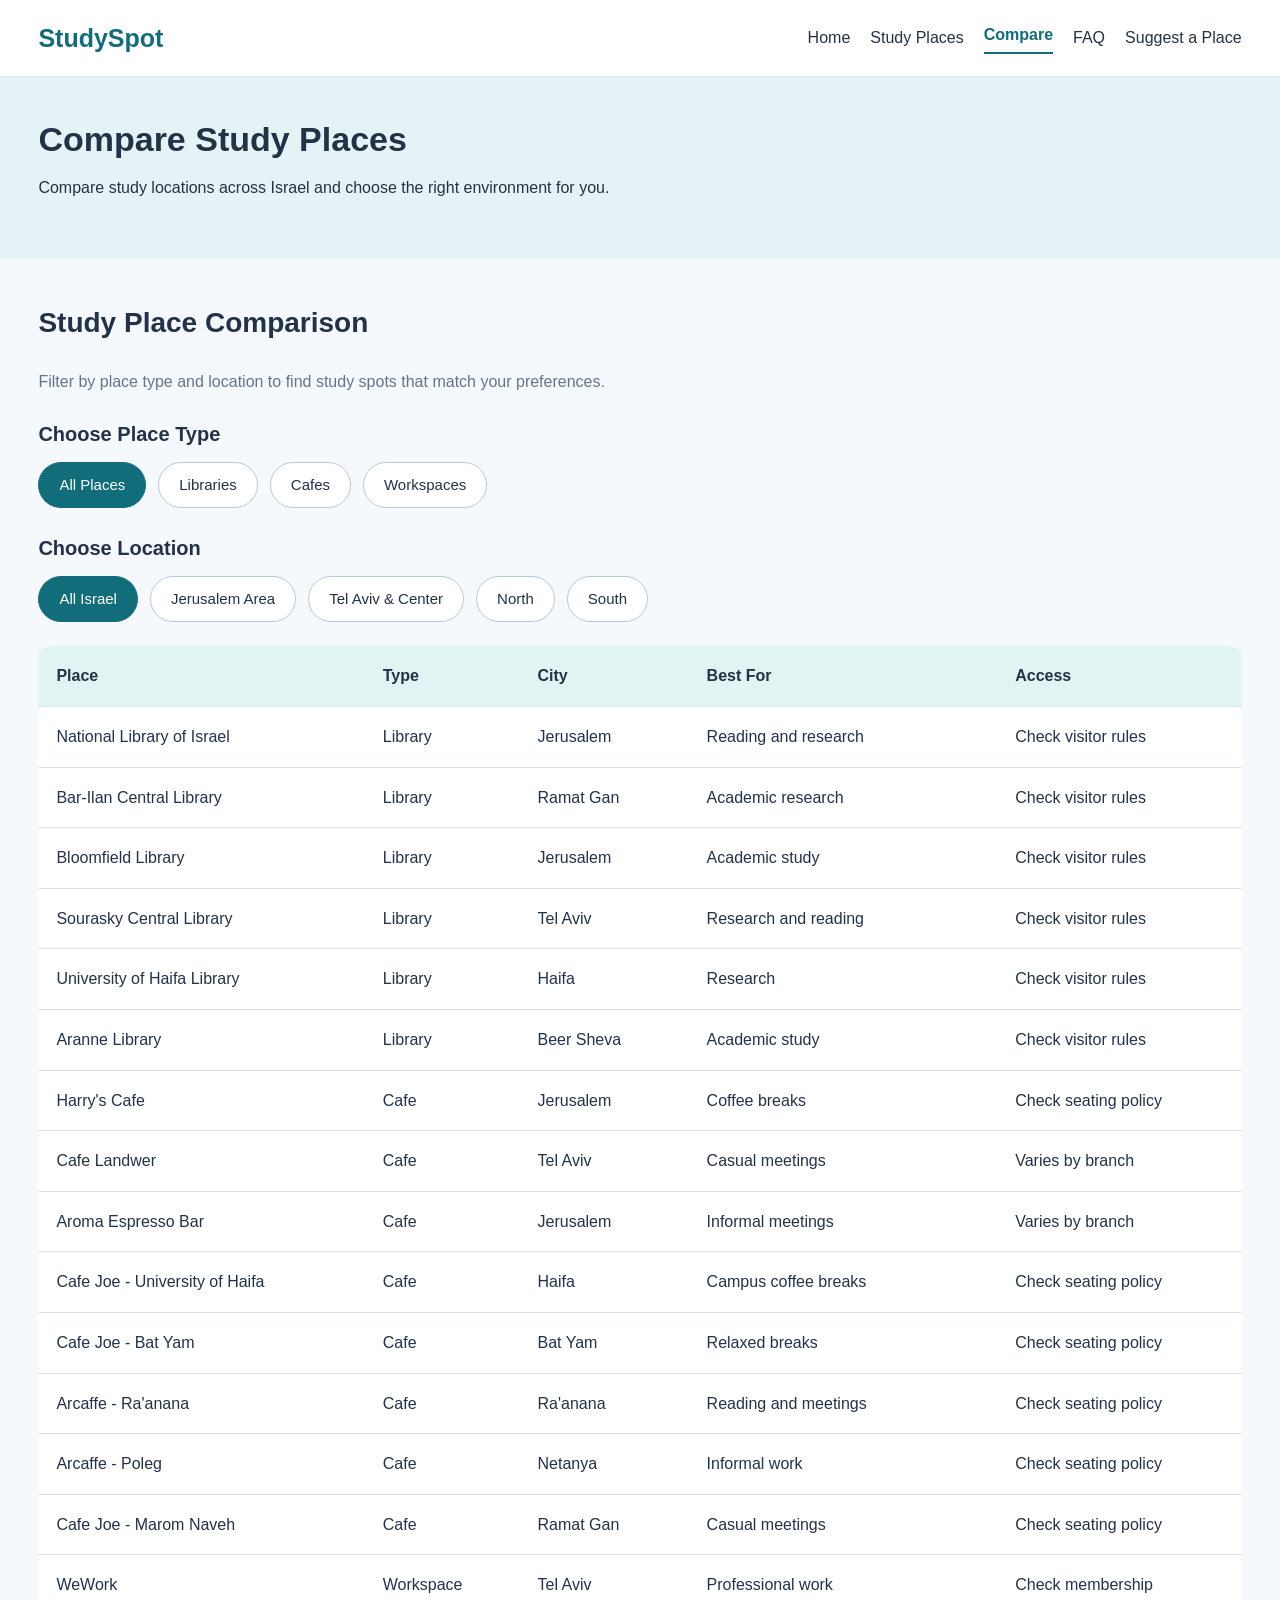
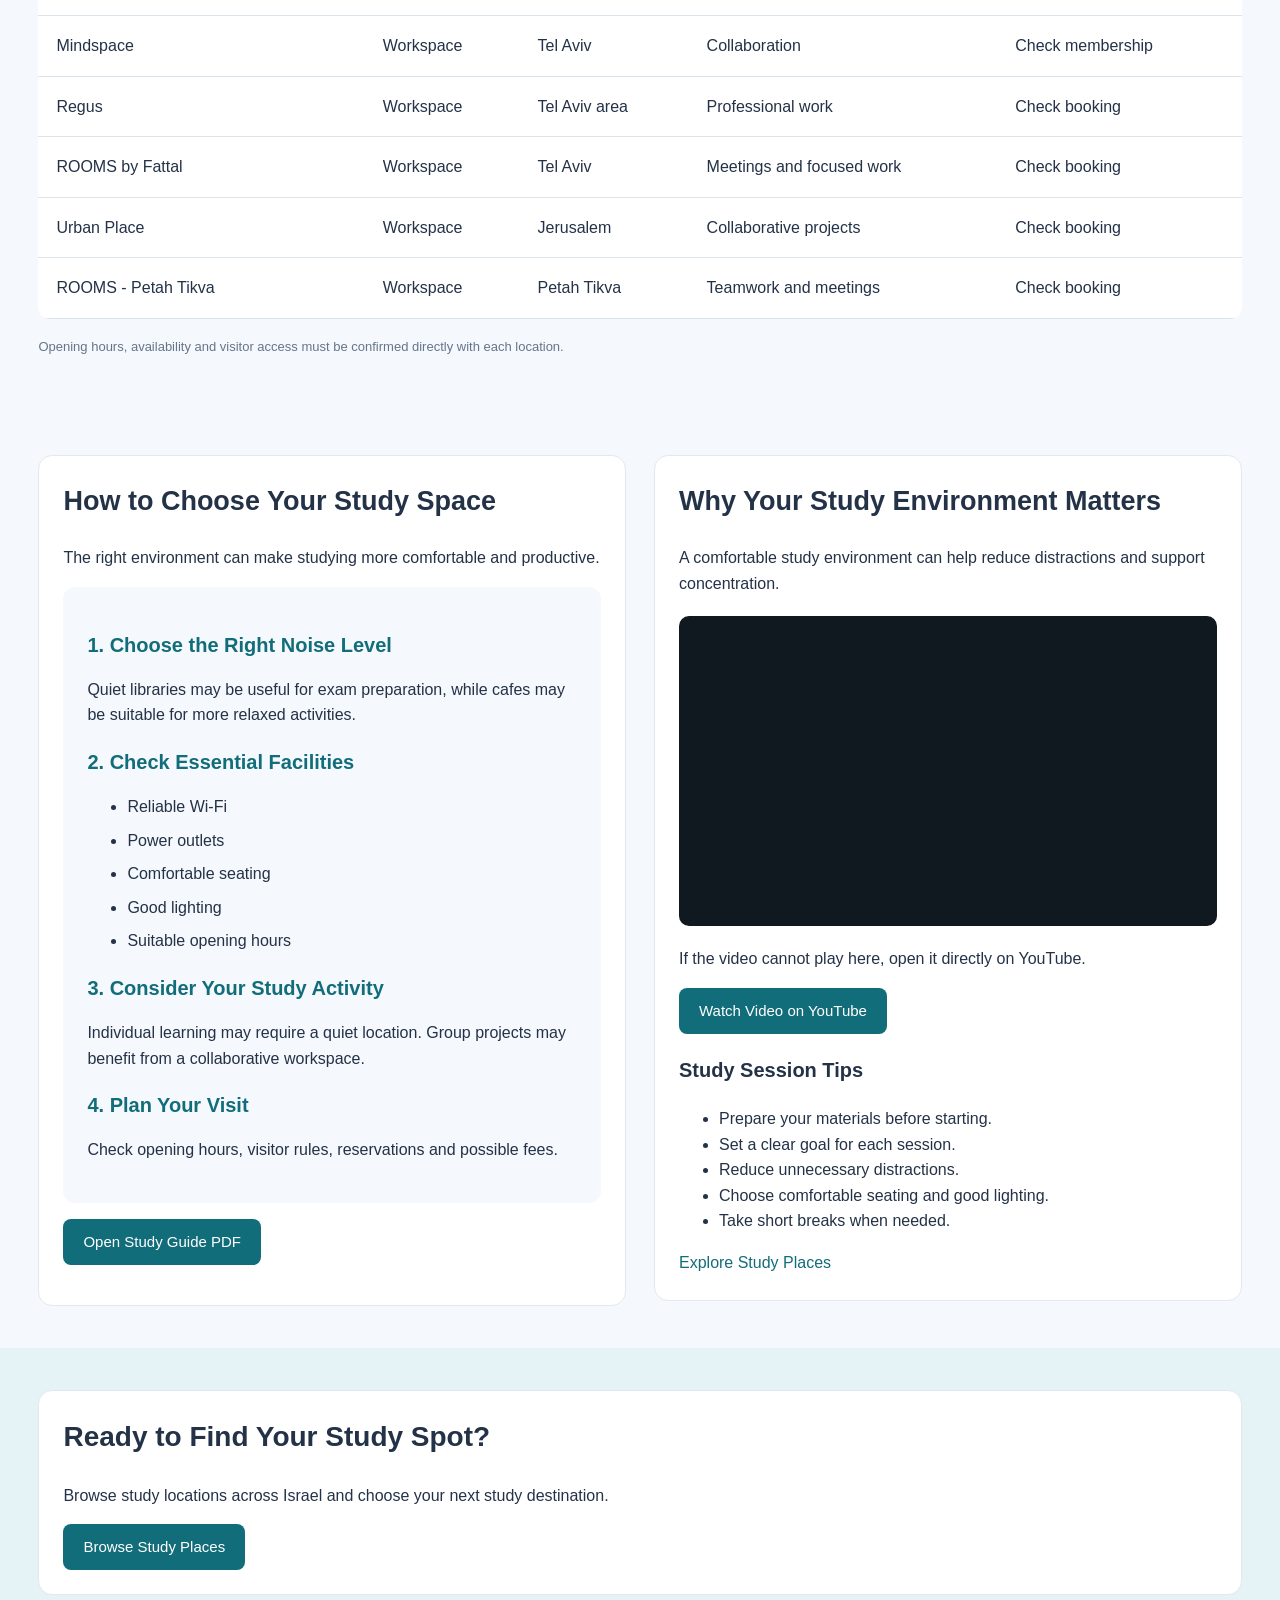
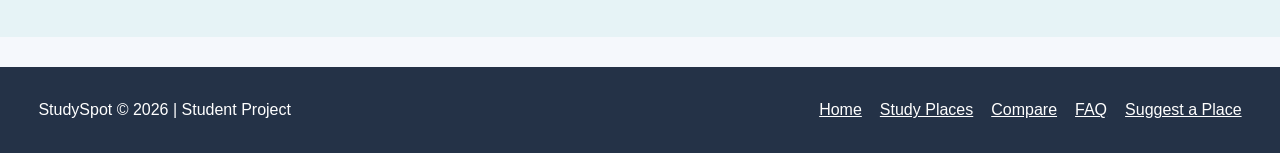
==== commit c19586e3: "Improve FAQ design and active navigation" ====
--- a/compare.html
+++ b/compare.html
@@ -15,7 +15,8 @@
     <nav class="nav-links">
       <a href="index.html">Home</a>
       <a href="places.html">Study Places</a>
-      <a href="compare.html">Compare</a>
+      <a href="compare.html" class="active">Compare</a>
+      <a href="faq.html">FAQ</a>
       <a href="contact.html">Suggest a Place</a>
     </nav>
   </div>
@@ -405,10 +406,11 @@
       <a href="index.html">Home</a>
       <a href="places.html">Study Places</a>
       <a href="compare.html">Compare</a>
+      <a href="faq.html">FAQ</a>
       <a href="contact.html">Suggest a Place</a>
     </div>
   </div>
 </footer>
 
 </body>
-</html>
+</html>
--- a/css/style.css
+++ b/css/style.css
@@ -517,7 +517,6 @@
    CSS ONLY FILTERS
    ======================================== */
 
-/* Hide radio buttons visually */
 .comparison-area > input[type="radio"] {
   position: absolute;
   opacity: 0;
@@ -525,7 +524,6 @@
   height: 1px;
 }
 
-/* Filter labels */
 .filter-controls {
   display: flex;
   flex-wrap: wrap;
@@ -547,7 +545,6 @@
   background: #dff4f3;
 }
 
-/* Selected place type */
 #filter-all:checked ~ .filter-controls label[for="filter-all"],
 #filter-library:checked ~ .filter-controls label[for="filter-library"],
 #filter-cafe:checked ~ .filter-controls label[for="filter-cafe"],
@@ -557,7 +554,6 @@
   border-color: #126d7a;
 }
 
-/* Selected region */
 #region-all:checked ~ .filter-controls label[for="region-all"],
 #region-jerusalem:checked ~ .filter-controls label[for="region-jerusalem"],
 #region-center:checked ~ .filter-controls label[for="region-center"],
@@ -568,7 +564,6 @@
   border-color: #126d7a;
 }
 
-/* Filter by place type */
 #filter-library:checked ~ .table-wrap tbody tr:not(.library-row) {
   display: none;
 }
@@ -581,7 +576,6 @@
   display: none;
 }
 
-/* Filter by region */
 #region-jerusalem:checked ~ .table-wrap tbody tr:not(.jerusalem-row) {
   display: none;
 }
@@ -892,3 +886,422 @@
     align-items: flex-start;
   }
 }
+
+/* ========================================
+   FAQ PAGE - NEW DESIGN
+   These styles affect only faq.html
+   ======================================== */
+
+
+/* FAQ hero */
+
+.faq-page .faq-hero {
+  padding: 72px 0 65px;
+  text-align: center;
+  background: #e1f3f3;
+}
+
+.faq-page .faq-label {
+  display: inline-block;
+  padding: 8px 18px;
+  margin-bottom: 20px;
+  background: #ffffff;
+  border: 1px solid #b7dfe1;
+  border-radius: 25px;
+  color: #126d7a;
+  font-size: 12px;
+  font-weight: bold;
+  letter-spacing: 1.5px;
+}
+
+.faq-page .faq-hero h1 {
+  font-size: 46px;
+  line-height: 1.2;
+  margin: 0 0 18px;
+  color: #20364a;
+}
+
+.faq-page .faq-hero-description {
+  max-width: 720px;
+  margin: 0 auto 25px;
+  color: #536579;
+  font-size: 18px;
+  line-height: 1.8;
+}
+
+/* Hero information */
+
+.faq-hero-info {
+  display: flex;
+  justify-content: center;
+  flex-wrap: wrap;
+  gap: 12px;
+  margin-bottom: 32px;
+}
+
+.faq-hero-info span {
+  padding: 7px 15px;
+  border-radius: 25px;
+  background: #d0ebea;
+  color: #126d7a;
+  font-size: 13px;
+  font-weight: bold;
+}
+
+/* FAQ category navigation */
+
+.faq-page .faq-category-links {
+  justify-content: center;
+  gap: 13px;
+}
+
+.faq-page .faq-category-links a {
+  display: inline-block;
+  padding: 12px 20px;
+  background: #ffffff;
+  border: 1px solid #b9dfe1;
+  border-radius: 25px;
+  color: #126d7a;
+  font-size: 14px;
+  font-weight: bold;
+  box-shadow: 0 3px 9px #d0e6e8;
+  transition: background 0.2s, transform 0.2s;
+}
+
+.faq-page .faq-category-links a:hover {
+  background: #126d7a;
+  color: #ffffff;
+  text-decoration: none;
+  transform: translateY(-3px);
+}
+
+/* FAQ sections */
+
+.faq-page .faq-section {
+  padding: 60px 0;
+}
+
+.faq-page .faq-heading {
+  text-align: center;
+  margin-bottom: 32px;
+}
+
+.faq-page .faq-section-number {
+  display: inline-block;
+  margin-bottom: 12px;
+  color: #126d7a;
+  font-size: 13px;
+  font-weight: bold;
+  letter-spacing: 1.5px;
+}
+
+.faq-page .faq-heading h2 {
+  font-size: 32px;
+  color: #243247;
+  margin: 0 0 12px;
+}
+
+.faq-page .faq-heading p {
+  max-width: 620px;
+  margin: 0 auto;
+  color: #65758a;
+  font-size: 16px;
+}
+
+/* FAQ cards */
+
+.faq-page .faq-list {
+  display: grid;
+  grid-template-columns: repeat(2, minmax(0, 1fr));
+  gap: 22px;
+}
+
+.faq-page .faq-item {
+  min-width: 0;
+  padding: 28px;
+  background: #ffffff;
+  border: 1px solid #dce8ee;
+  border-radius: 16px;
+  box-shadow: 0 4px 15px #e1e8ef;
+  transition: transform 0.2s, box-shadow 0.2s;
+}
+
+.faq-page .faq-item:hover {
+  transform: translateY(-4px);
+  border-color: #8ccbd0;
+  box-shadow: 0 10px 25px #d6e4e9;
+}
+
+.faq-page .faq-card-label {
+  display: inline-block;
+  padding: 5px 11px;
+  margin-bottom: 17px;
+  background: #e4f5f3;
+  color: #126d7a;
+  border-radius: 20px;
+  font-size: 11px;
+  font-weight: bold;
+  letter-spacing: 0.8px;
+}
+
+.faq-page .faq-item h3 {
+  margin: 0 0 14px;
+  color: #20364a;
+  font-size: 20px;
+  line-height: 1.4;
+}
+
+.faq-page .faq-item p {
+  margin: 0;
+  color: #536579;
+  font-size: 15px;
+  line-height: 1.8;
+}
+
+/* ========================================
+   FAQ - DISTINCT SECTION COLORS
+   ======================================== */
+
+/* 01 - General Questions */
+
+.faq-page #general {
+  background: #f5f8fc;
+}
+
+/* 02 - About StudySpot */
+
+.faq-page #website-faq {
+  background: #dceff1;
+}
+
+/* 03 - Libraries */
+
+.faq-page #libraries-faq {
+  background: #e5f0fa;
+}
+
+.faq-page .faq-libraries .faq-card-label {
+  background: #e5f1fb;
+  color: #286b96;
+}
+
+/* 04 - Cafes */
+
+.faq-page #cafes-faq {
+  background: #f1f5f9;
+}
+
+.faq-page .faq-cafes .faq-card-label {
+  background: #dceef2;
+  color: #126d7a;
+}
+
+/* 05 - Workspaces */
+
+.faq-page #workspaces-faq {
+  background: #e2f2ec;
+}
+
+.faq-page .faq-workspaces .faq-card-label {
+  background: #e0f2e7;
+  color: #347351;
+}
+
+/* Section buttons */
+
+.faq-page .faq-section-link {
+  margin: 30px 0 0;
+  text-align: center;
+}
+
+.faq-page .faq-section-link .button {
+  padding: 12px 24px;
+  border-radius: 25px;
+  font-weight: bold;
+}
+
+/* ========================================
+   FAQ CLOSING SECTION
+   ======================================== */
+
+.faq-page .faq-closing {
+  padding: 65px 0;
+  background: #126d7a;
+  color: #ffffff;
+  text-align: center;
+}
+
+.faq-page .faq-closing-content {
+  max-width: 900px;
+}
+
+.faq-page .faq-closing-label {
+  display: inline-block;
+  margin-bottom: 15px;
+  color: #c5ebec;
+  font-size: 12px;
+  font-weight: bold;
+  letter-spacing: 1.5px;
+}
+
+.faq-page .faq-closing h2 {
+  margin: 0 0 17px;
+  font-size: 34px;
+  color: #ffffff;
+}
+
+.faq-page .faq-closing p {
+  max-width: 650px;
+  margin: 0 auto 27px;
+  color: #e1f3f4;
+  font-size: 17px;
+}
+
+.faq-page .faq-closing-buttons {
+  display: flex;
+  justify-content: center;
+  flex-wrap: wrap;
+  gap: 15px;
+}
+
+.faq-page .faq-light-button {
+  background: #ffffff;
+  color: #126d7a;
+  border: 1px solid #ffffff;
+}
+
+.faq-page .faq-light-button:hover {
+  background: #dff4f3;
+  color: #0b4c55;
+}
+
+.faq-page .faq-outline-button {
+  background: transparent;
+  color: #ffffff;
+  border: 1px solid #ffffff;
+}
+
+.faq-page .faq-outline-button:hover {
+  background: #ffffff;
+  color: #126d7a;
+}
+
+/* Footer spacing on FAQ page */
+
+.faq-page .site-footer {
+  margin-top: 0;
+}
+
+/* ========================================
+   FAQ RESPONSIVE - TABLET
+   ======================================== */
+
+@media (max-width: 900px) {
+
+  .faq-page .faq-hero h1 {
+    font-size: 38px;
+  }
+
+  .faq-page .faq-item {
+    padding: 23px;
+  }
+
+  .faq-page .faq-item h3 {
+    font-size: 18px;
+  }
+
+  .faq-page .faq-category-links {
+    gap: 10px;
+  }
+
+  .faq-page .faq-category-links a {
+    padding: 10px 16px;
+  }
+}
+
+/* ========================================
+   FAQ RESPONSIVE - MOBILE
+   ======================================== */
+
+@media (max-width: 700px) {
+
+  .faq-page .faq-hero {
+    padding: 42px 0;
+  }
+
+  .faq-page .faq-hero h1 {
+    font-size: 31px;
+  }
+
+  .faq-page .faq-hero-description {
+    font-size: 16px;
+  }
+
+  .faq-page .faq-hero-info {
+    gap: 8px;
+    margin-bottom: 25px;
+  }
+
+  .faq-page .faq-hero-info span {
+    padding: 6px 10px;
+    font-size: 11px;
+  }
+
+  .faq-page .faq-category-links a {
+    padding: 9px 13px;
+    font-size: 12px;
+  }
+
+  .faq-page .faq-section {
+    padding: 38px 0;
+  }
+
+  .faq-page .faq-heading h2 {
+    font-size: 26px;
+  }
+
+  .faq-page .faq-heading p {
+    font-size: 14px;
+  }
+
+  .faq-page .faq-list {
+    grid-template-columns: 1fr;
+    gap: 16px;
+  }
+
+  .faq-page .faq-item {
+    padding: 21px;
+  }
+
+  .faq-page .faq-item h3 {
+    font-size: 18px;
+  }
+
+  .faq-page .faq-item p {
+    font-size: 14px;
+  }
+
+  .faq-page .faq-closing {
+    padding: 42px 0;
+  }
+
+  .faq-page .faq-closing h2 {
+    font-size: 27px;
+  }
+
+  .faq-page .faq-closing p {
+    font-size: 15px;
+  }
+}
+
+/* ========================================
+   ACTIVE NAVIGATION LINK
+   ======================================== */
+
+.nav-links a.active {
+  color: #126d7a;
+  font-weight: bold;
+  border-bottom: 2px solid #126d7a;
+  padding-bottom: 5px;
+}
+
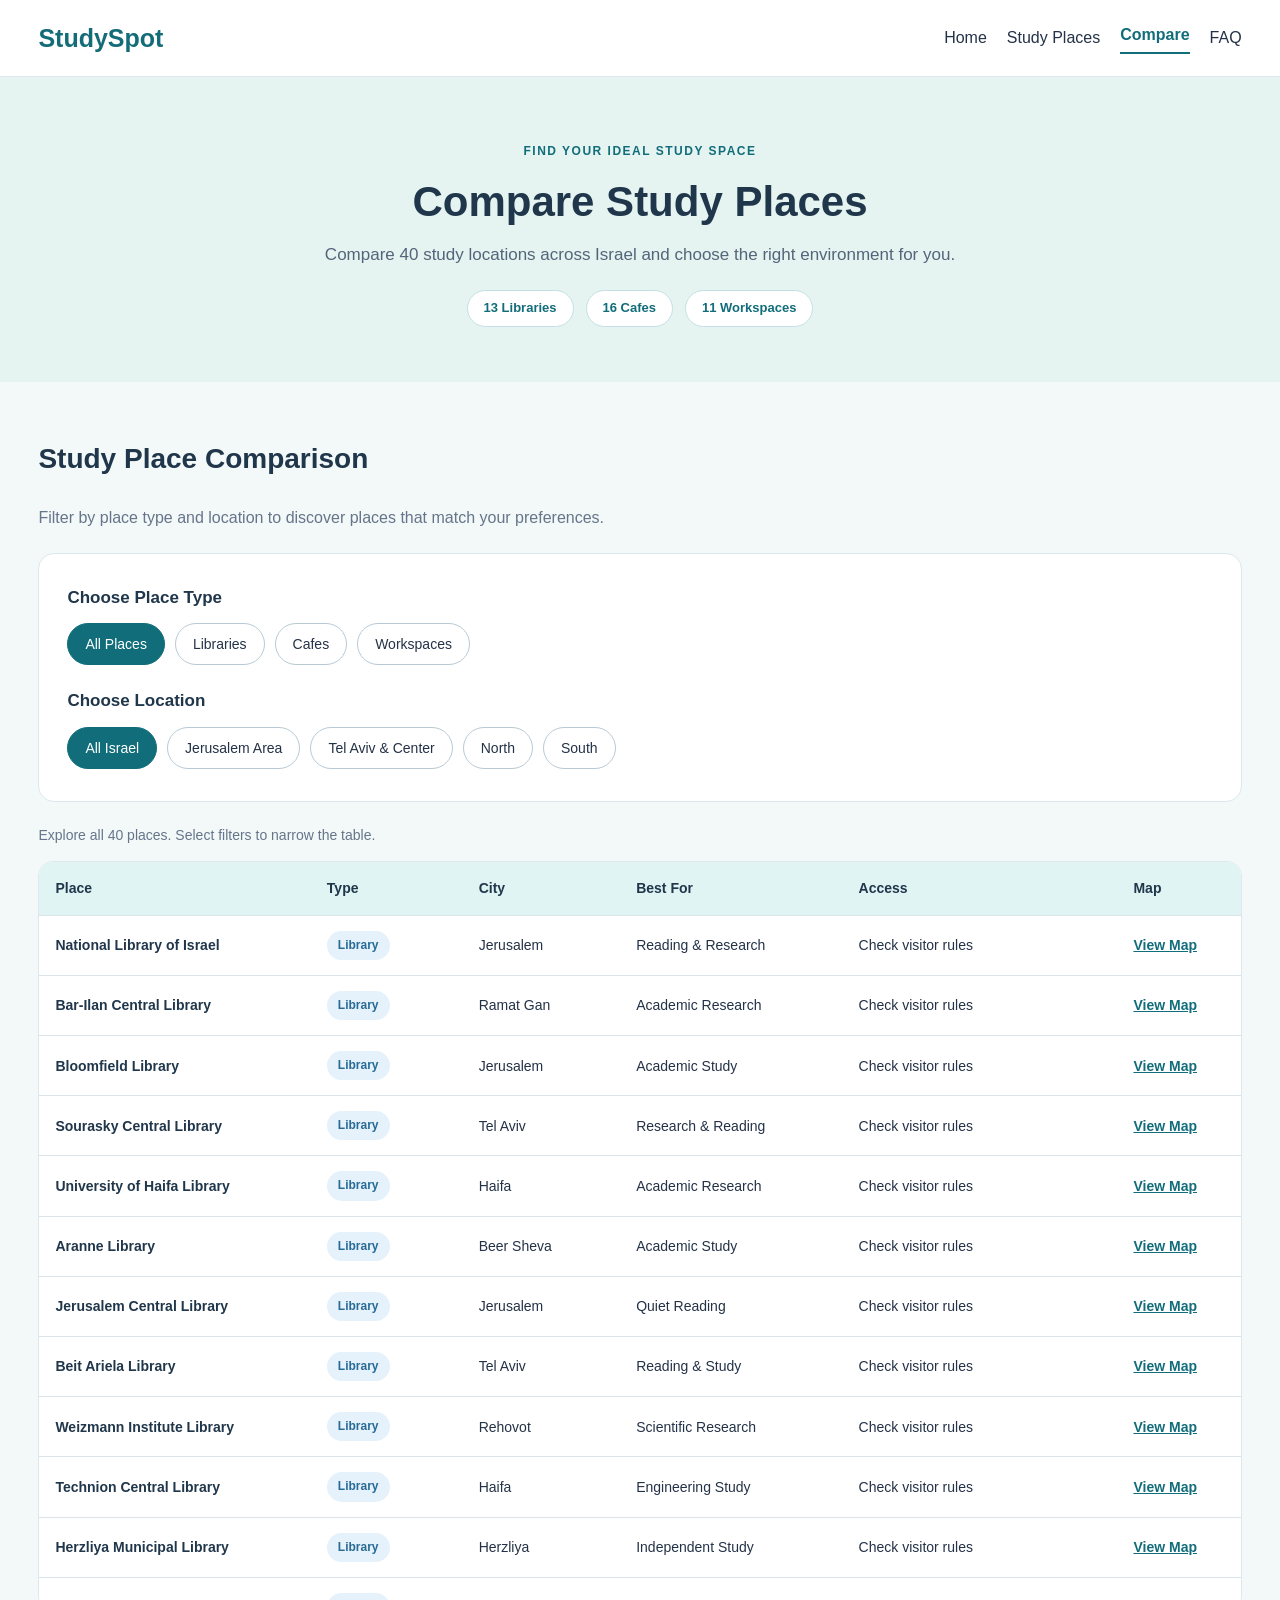
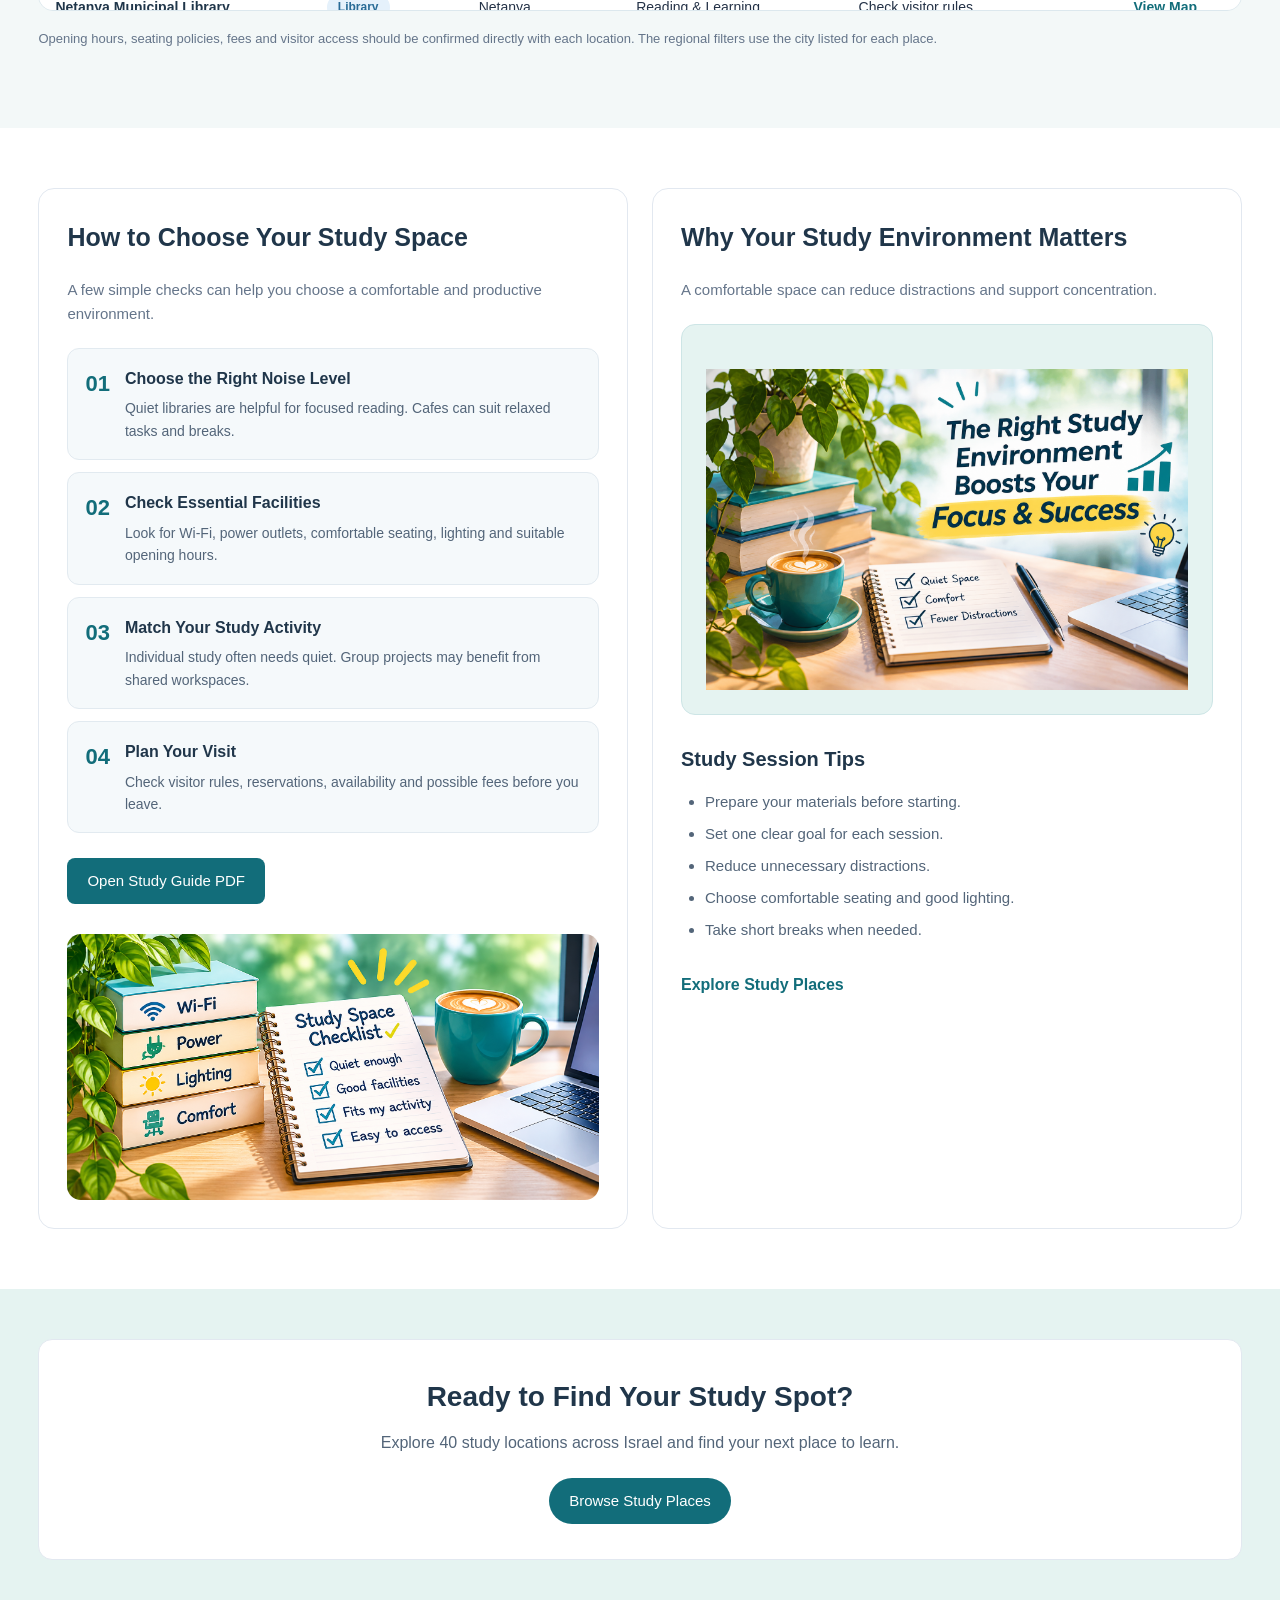
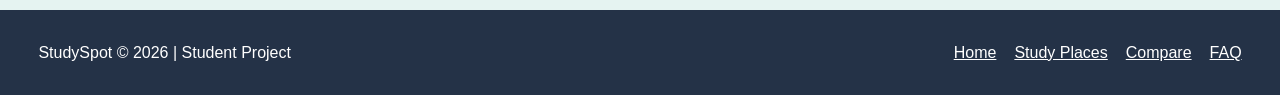
==== commit 06e8af1b: "Improvements and New Features" ====
--- a/compare.html
+++ b/compare.html
@@ -7,410 +7,661 @@
   <title>StudySpot | Compare Study Places</title>
   <link rel="stylesheet" href="css/style.css">
 </head>
-<body>
-
-<header class="site-header">
-  <div class="container header-inner">
-    <a class="logo" href="index.html">StudySpot</a>
-    <nav class="nav-links">
-      <a href="index.html">Home</a>
-      <a href="places.html">Study Places</a>
-      <a href="compare.html" class="active">Compare</a>
-      <a href="faq.html">FAQ</a>
-      <a href="contact.html">Suggest a Place</a>
-    </nav>
-  </div>
-</header>
-
-<main>
-
-  <!-- Page introduction -->
-  <section class="page-intro">
-    <div class="container">
-      <h1>Compare Study Places</h1>
-      <p>
-        Compare study locations across Israel and
-        choose the right environment for you.
-      </p>
+
+<body class="compare-page">
+
+  <!-- HEADER -->
+  <header class="site-header">
+    <div class="container header-inner">
+      <a class="logo" href="index.html">StudySpot</a>
+
+      <nav class="nav-links">
+        <a href="index.html">Home</a>
+        <a href="places.html">Study Places</a>
+        <a href="compare.html" class="active">Compare</a>
+        <a href="faq.html">FAQ</a>
+      </nav>
     </div>
-  </section>
-
-  <!-- Comparison table and filters -->
-  <section class="section">
-    <div class="container">
-
-      <div class="section-heading">
-        <h2>Study Place Comparison</h2>
+  </header>
+
+  <main>
+
+    <!-- INTRO -->
+    <section class="page-intro compare-intro">
+      <div class="container">
+        <span class="compare-eyebrow">
+          FIND YOUR IDEAL STUDY SPACE
+        </span>
+
+        <h1>Compare Study Places</h1>
+
         <p>
-          Filter by place type and location to find
-          study spots that match your preferences.
+          Compare 40 study locations across Israel
+          and choose the right environment for you.
         </p>
+
+        <div class="compare-intro-stats">
+          <span>13 Libraries</span>
+          <span>16 Cafes</span>
+          <span>11 Workspaces</span>
+        </div>
       </div>
-
-      <div class="comparison-area">
-
-        <!-- Place type radio buttons -->
-        <input type="radio" id="filter-all"
-               name="place-filter" checked>
-        <input type="radio" id="filter-library"
-               name="place-filter">
-        <input type="radio" id="filter-cafe"
-               name="place-filter">
-        <input type="radio" id="filter-workspace"
-               name="place-filter">
-
-        <!-- Region radio buttons -->
-        <input type="radio" id="region-all"
-               name="region-filter" checked>
-        <input type="radio" id="region-jerusalem"
-               name="region-filter">
-        <input type="radio" id="region-center"
-               name="region-filter">
-        <input type="radio" id="region-north"
-               name="region-filter">
-        <input type="radio" id="region-south"
-               name="region-filter">
-
-        <!-- Place type controls -->
-        <h3>Choose Place Type</h3>
-
-        <div class="filter-controls">
-          <label for="filter-all">All Places</label>
-          <label for="filter-library">Libraries</label>
-          <label for="filter-cafe">Cafes</label>
-          <label for="filter-workspace">Workspaces</label>
+    </section>
+
+    <!-- COMPARISON TABLE -->
+    <section class="section compare-table-section">
+      <div class="container">
+
+        <div class="section-heading">
+          <h2>Study Place Comparison</h2>
+          <p>
+            Filter by place type and location to discover
+            places that match your preferences.
+          </p>
         </div>
 
-        <!-- Region controls -->
-        <h3>Choose Location</h3>
-
-        <div class="filter-controls">
-          <label for="region-all">All Israel</label>
-          <label for="region-jerusalem">Jerusalem Area</label>
-          <label for="region-center">Tel Aviv &amp; Center</label>
-          <label for="region-north">North</label>
-          <label for="region-south">South</label>
+        <div class="comparison-area">
+
+          <!-- TYPE FILTERS -->
+          <input type="radio" id="filter-all"
+                 name="place-filter" checked>
+          <input type="radio" id="filter-library"
+                 name="place-filter">
+          <input type="radio" id="filter-cafe"
+                 name="place-filter">
+          <input type="radio" id="filter-workspace"
+                 name="place-filter">
+
+          <!-- REGION FILTERS -->
+          <input type="radio" id="region-all"
+                 name="region-filter" checked>
+          <input type="radio" id="region-jerusalem"
+                 name="region-filter">
+          <input type="radio" id="region-center"
+                 name="region-filter">
+          <input type="radio" id="region-north"
+                 name="region-filter">
+          <input type="radio" id="region-south"
+                 name="region-filter">
+
+          <!-- FILTER PANEL -->
+          <div class="compare-filter-panel">
+            <h3>Choose Place Type</h3>
+
+            <div class="filter-controls">
+              <label for="filter-all">All Places</label>
+              <label for="filter-library">Libraries</label>
+              <label for="filter-cafe">Cafes</label>
+              <label for="filter-workspace">Workspaces</label>
+            </div>
+
+            <h3>Choose Location</h3>
+
+            <div class="filter-controls">
+              <label for="region-all">All Israel</label>
+              <label for="region-jerusalem">
+                Jerusalem Area
+              </label>
+              <label for="region-center">
+                Tel Aviv &amp; Center
+              </label>
+              <label for="region-north">North</label>
+              <label for="region-south">South</label>
+            </div>
+          </div>
+
+          <p class="compare-results-label">
+            Explore all 40 places. Select filters to narrow the table.
+          </p>
+
+          <!-- SCROLLABLE TABLE -->
+          <div class="table-wrap compare-table-scroll">
+            <table>
+              <thead>
+                <tr>
+                  <th>Place</th>
+                  <th>Type</th>
+                  <th>City</th>
+                  <th>Best For</th>
+                  <th>Access</th>
+                  <th>Map</th>
+                </tr>
+              </thead>
+
+              <tbody>
+
+                <!-- 13 LIBRARIES -->
+
+                <tr class="library-row jerusalem-row">
+                  <td class="compare-place-name">National Library of Israel</td>
+                  <td><span class="compare-type compare-type-library">Library</span></td>
+                  <td>Jerusalem</td>
+                  <td>Reading &amp; Research</td>
+                  <td>Check visitor rules</td>
+                  <td><a class="compare-map-link" href="https://www.google.com/maps/search/?api=1&amp;query=National+Library+of+Israel+Jerusalem" target="_blank">View Map</a></td>
+                </tr>
+
+                <tr class="library-row center-row">
+                  <td class="compare-place-name">Bar-Ilan Central Library</td>
+                  <td><span class="compare-type compare-type-library">Library</span></td>
+                  <td>Ramat Gan</td>
+                  <td>Academic Research</td>
+                  <td>Check visitor rules</td>
+                  <td><a class="compare-map-link" href="https://www.google.com/maps/search/?api=1&amp;query=Wurzweiler+Central+Library+Bar+Ilan" target="_blank">View Map</a></td>
+                </tr>
+
+                <tr class="library-row jerusalem-row">
+                  <td class="compare-place-name">Bloomfield Library</td>
+                  <td><span class="compare-type compare-type-library">Library</span></td>
+                  <td>Jerusalem</td>
+                  <td>Academic Study</td>
+                  <td>Check visitor rules</td>
+                  <td><a class="compare-map-link" href="https://www.google.com/maps/search/?api=1&amp;query=Bloomfield+Library+Mount+Scopus" target="_blank">View Map</a></td>
+                </tr>
+
+                <tr class="library-row center-row">
+                  <td class="compare-place-name">Sourasky Central Library</td>
+                  <td><span class="compare-type compare-type-library">Library</span></td>
+                  <td>Tel Aviv</td>
+                  <td>Research &amp; Reading</td>
+                  <td>Check visitor rules</td>
+                  <td><a class="compare-map-link" href="https://www.google.com/maps/search/?api=1&amp;query=Sourasky+Central+Library+Tel+Aviv" target="_blank">View Map</a></td>
+                </tr>
+
+                <tr class="library-row north-row">
+                  <td class="compare-place-name">University of Haifa Library</td>
+                  <td><span class="compare-type compare-type-library">Library</span></td>
+                  <td>Haifa</td>
+                  <td>Academic Research</td>
+                  <td>Check visitor rules</td>
+                  <td><a class="compare-map-link" href="https://www.google.com/maps/search/?api=1&amp;query=University+of+Haifa+Library" target="_blank">View Map</a></td>
+                </tr>
+
+                <tr class="library-row south-row">
+                  <td class="compare-place-name">Aranne Library</td>
+                  <td><span class="compare-type compare-type-library">Library</span></td>
+                  <td>Beer Sheva</td>
+                  <td>Academic Study</td>
+                  <td>Check visitor rules</td>
+                  <td><a class="compare-map-link" href="https://www.google.com/maps/search/?api=1&amp;query=Aranne+Library+Beer+Sheva" target="_blank">View Map</a></td>
+                </tr>
+
+                <tr class="library-row jerusalem-row">
+                  <td class="compare-place-name">Jerusalem Central Library</td>
+                  <td><span class="compare-type compare-type-library">Library</span></td>
+                  <td>Jerusalem</td>
+                  <td>Quiet Reading</td>
+                  <td>Check visitor rules</td>
+                  <td><a class="compare-map-link" href="https://www.google.com/maps/search/?api=1&amp;query=Jerusalem+Central+Municipal+Library" target="_blank">View Map</a></td>
+                </tr>
+
+                <tr class="library-row center-row">
+                  <td class="compare-place-name">Beit Ariela Library</td>
+                  <td><span class="compare-type compare-type-library">Library</span></td>
+                  <td>Tel Aviv</td>
+                  <td>Reading &amp; Study</td>
+                  <td>Check visitor rules</td>
+                  <td><a class="compare-map-link" href="https://www.google.com/maps/search/?api=1&amp;query=Beit+Ariela+Library+Tel+Aviv" target="_blank">View Map</a></td>
+                </tr>
+
+                <tr class="library-row center-row">
+                  <td class="compare-place-name">Weizmann Institute Library</td>
+                  <td><span class="compare-type compare-type-library">Library</span></td>
+                  <td>Rehovot</td>
+                  <td>Scientific Research</td>
+                  <td>Check visitor rules</td>
+                  <td><a class="compare-map-link" href="https://www.google.com/maps/search/?api=1&amp;query=Weizmann+Institute+Library+Rehovot" target="_blank">View Map</a></td>
+                </tr>
+
+                <tr class="library-row north-row">
+                  <td class="compare-place-name">Technion Central Library</td>
+                  <td><span class="compare-type compare-type-library">Library</span></td>
+                  <td>Haifa</td>
+                  <td>Engineering Study</td>
+                  <td>Check visitor rules</td>
+                  <td><a class="compare-map-link" href="https://www.google.com/maps/search/?api=1&amp;query=Technion+Central+Library+Haifa" target="_blank">View Map</a></td>
+                </tr>
+
+                <tr class="library-row center-row">
+                  <td class="compare-place-name">Herzliya Municipal Library</td>
+                  <td><span class="compare-type compare-type-library">Library</span></td>
+                  <td>Herzliya</td>
+                  <td>Independent Study</td>
+                  <td>Check visitor rules</td>
+                  <td><a class="compare-map-link" href="https://www.google.com/maps/search/?api=1&amp;query=Herzliya+Municipal+Library" target="_blank">View Map</a></td>
+                </tr>
+
+                <tr class="library-row center-row">
+                  <td class="compare-place-name">Netanya Municipal Library</td>
+                  <td><span class="compare-type compare-type-library">Library</span></td>
+                  <td>Netanya</td>
+                  <td>Reading &amp; Learning</td>
+                  <td>Check visitor rules</td>
+                  <td><a class="compare-map-link" href="https://www.google.com/maps/search/?api=1&amp;query=Netanya+Municipal+Library" target="_blank">View Map</a></td>
+                </tr>
+
+                <tr class="library-row center-row">
+                  <td class="compare-place-name">Kotar Rishon Library</td>
+                  <td><span class="compare-type compare-type-library">Library</span></td>
+                  <td>Rishon LeZion</td>
+                  <td>Reading &amp; Research</td>
+                  <td>Check visitor rules</td>
+                  <td><a class="compare-map-link" href="https://www.google.com/maps/search/?api=1&amp;query=Kotar+Rishon+Library+Rishon+LeZion" target="_blank">View Map</a></td>
+                </tr>
+
+                <!-- 16 CAFES -->
+
+                <tr class="cafe-row jerusalem-row">
+                  <td class="compare-place-name">Harry's Cafe</td>
+                  <td><span class="compare-type compare-type-cafe">Cafe</span></td>
+                  <td>Jerusalem</td>
+                  <td>Coffee Breaks</td>
+                  <td>Check seating policy</td>
+                  <td><a class="compare-map-link" href="https://www.google.com/maps/search/?api=1&amp;query=Harrys+Cafe+National+Library+Jerusalem" target="_blank">View Map</a></td>
+                </tr>
+
+                <tr class="cafe-row center-row">
+                  <td class="compare-place-name">Cafe Landwer</td>
+                  <td><span class="compare-type compare-type-cafe">Cafe</span></td>
+                  <td>Tel Aviv</td>
+                  <td>Casual Meetings</td>
+                  <td>Check seating policy</td>
+                  <td><a class="compare-map-link" href="https://www.google.com/maps/search/?api=1&amp;query=Cafe+Landwer+Tel+Aviv" target="_blank">View Map</a></td>
+                </tr>
+
+                <tr class="cafe-row jerusalem-row">
+                  <td class="compare-place-name">Aroma Espresso Bar</td>
+                  <td><span class="compare-type compare-type-cafe">Cafe</span></td>
+                  <td>Jerusalem</td>
+                  <td>Informal Meetings</td>
+                  <td>Check seating policy</td>
+                  <td><a class="compare-map-link" href="https://www.google.com/maps/search/?api=1&amp;query=Aroma+Espresso+Bar+Jerusalem" target="_blank">View Map</a></td>
+                </tr>
+
+                <tr class="cafe-row north-row">
+                  <td class="compare-place-name">Cafe Joe - Haifa</td>
+                  <td><span class="compare-type compare-type-cafe">Cafe</span></td>
+                  <td>Haifa</td>
+                  <td>Coffee Breaks</td>
+                  <td>Check seating policy</td>
+                  <td><a class="compare-map-link" href="https://www.google.com/maps/search/?api=1&amp;query=Cafe+Joe+Haifa" target="_blank">View Map</a></td>
+                </tr>
+
+                <tr class="cafe-row center-row">
+                  <td class="compare-place-name">Cafe Joe - Bat Yam</td>
+                  <td><span class="compare-type compare-type-cafe">Cafe</span></td>
+                  <td>Bat Yam</td>
+                  <td>Relaxed Breaks</td>
+                  <td>Check seating policy</td>
+                  <td><a class="compare-map-link" href="https://www.google.com/maps/search/?api=1&amp;query=Cafe+Joe+Bat+Yam" target="_blank">View Map</a></td>
+                </tr>
+
+                <tr class="cafe-row center-row">
+                  <td class="compare-place-name">Arcaffe - Ra'anana</td>
+                  <td><span class="compare-type compare-type-cafe">Cafe</span></td>
+                  <td>Ra'anana</td>
+                  <td>Reading &amp; Meetings</td>
+                  <td>Check seating policy</td>
+                  <td><a class="compare-map-link" href="https://www.google.com/maps/search/?api=1&amp;query=Arcaffe+Raanana" target="_blank">View Map</a></td>
+                </tr>
+
+                <tr class="cafe-row center-row">
+                  <td class="compare-place-name">Arcaffe - Poleg</td>
+                  <td><span class="compare-type compare-type-cafe">Cafe</span></td>
+                  <td>Netanya</td>
+                  <td>Informal Work</td>
+                  <td>Check seating policy</td>
+                  <td><a class="compare-map-link" href="https://www.google.com/maps/search/?api=1&amp;query=Arcaffe+Poleg+Netanya" target="_blank">View Map</a></td>
+                </tr>
+
+                <tr class="cafe-row center-row">
+                  <td class="compare-place-name">Cafe Joe - Ramat Gan</td>
+                  <td><span class="compare-type compare-type-cafe">Cafe</span></td>
+                  <td>Ramat Gan</td>
+                  <td>Casual Meetings</td>
+                  <td>Check seating policy</td>
+                  <td><a class="compare-map-link" href="https://www.google.com/maps/search/?api=1&amp;query=Cafe+Joe+Ramat+Gan" target="_blank">View Map</a></td>
+                </tr>
+
+                <tr class="cafe-row center-row">
+                  <td class="compare-place-name">Cafe Nahat</td>
+                  <td><span class="compare-type compare-type-cafe">Cafe</span></td>
+                  <td>Tel Aviv</td>
+                  <td>Coffee &amp; Reading</td>
+                  <td>Check seating policy</td>
+                  <td><a class="compare-map-link" href="https://www.google.com/maps/search/?api=1&amp;query=Cafe+Nahat+Tel+Aviv" target="_blank">View Map</a></td>
+                </tr>
+
+                <tr class="cafe-row jerusalem-row">
+                  <td class="compare-place-name">Tmol Shilshom</td>
+                  <td><span class="compare-type compare-type-cafe">Cafe</span></td>
+                  <td>Jerusalem</td>
+                  <td>Reading &amp; Inspiration</td>
+                  <td>Check seating policy</td>
+                  <td><a class="compare-map-link" href="https://www.google.com/maps/search/?api=1&amp;query=Tmol+Shilshom+Jerusalem" target="_blank">View Map</a></td>
+                </tr>
+
+                <tr class="cafe-row north-row">
+                  <td class="compare-place-name">Greg Cafe - Haifa</td>
+                  <td><span class="compare-type compare-type-cafe">Cafe</span></td>
+                  <td>Haifa</td>
+                  <td>Casual Study</td>
+                  <td>Check seating policy</td>
+                  <td><a class="compare-map-link" href="https://www.google.com/maps/search/?api=1&amp;query=Greg+Cafe+Haifa" target="_blank">View Map</a></td>
+                </tr>
+
+                <tr class="cafe-row south-row">
+                  <td class="compare-place-name">Aroma - Beer Sheva</td>
+                  <td><span class="compare-type compare-type-cafe">Cafe</span></td>
+                  <td>Beer Sheva</td>
+                  <td>Coffee Breaks</td>
+                  <td>Check seating policy</td>
+                  <td><a class="compare-map-link" href="https://www.google.com/maps/search/?api=1&amp;query=Aroma+Espresso+Bar+Beer+Sheva" target="_blank">View Map</a></td>
+                </tr>
+
+                <tr class="cafe-row south-row">
+                  <td class="compare-place-name">Cafe Cafe - Eilat</td>
+                  <td><span class="compare-type compare-type-cafe">Cafe</span></td>
+                  <td>Eilat</td>
+                  <td>Relaxed Meetings</td>
+                  <td>Check seating policy</td>
+                  <td><a class="compare-map-link" href="https://www.google.com/maps/search/?api=1&amp;query=Cafe+Cafe+Eilat" target="_blank">View Map</a></td>
+                </tr>
+
+                <tr class="cafe-row center-row">
+                  <td class="compare-place-name">Landwer - Herzliya</td>
+                  <td><span class="compare-type compare-type-cafe">Cafe</span></td>
+                  <td>Herzliya</td>
+                  <td>Casual Meetings</td>
+                  <td>Check seating policy</td>
+                  <td><a class="compare-map-link" href="https://www.google.com/maps/search/?api=1&amp;query=Cafe+Landwer+Herzliya" target="_blank">View Map</a></td>
+                </tr>
+
+                <tr class="cafe-row south-row">
+                  <td class="compare-place-name">Greg Cafe - Ashdod</td>
+                  <td><span class="compare-type compare-type-cafe">Cafe</span></td>
+                  <td>Ashdod</td>
+                  <td>Coffee &amp; Conversation</td>
+                  <td>Check seating policy</td>
+                  <td><a class="compare-map-link" href="https://www.google.com/maps/search/?api=1&amp;query=Greg+Cafe+Ashdod" target="_blank">View Map</a></td>
+                </tr>
+
+                <tr class="cafe-row center-row">
+                  <td class="compare-place-name">Arcaffe - Rishon LeZion</td>
+                  <td><span class="compare-type compare-type-cafe">Cafe</span></td>
+                  <td>Rishon LeZion</td>
+                  <td>Reading &amp; Coffee</td>
+                  <td>Check seating policy</td>
+                  <td><a class="compare-map-link" href="https://www.google.com/maps/search/?api=1&amp;query=Arcaffe+Rishon+LeZion" target="_blank">View Map</a></td>
+                </tr>
+
+                <!-- 11 WORKSPACES -->
+
+                <tr class="workspace-row center-row">
+                  <td class="compare-place-name">WeWork - Tel Aviv</td>
+                  <td><span class="compare-type compare-type-workspace">Workspace</span></td>
+                  <td>Tel Aviv</td>
+                  <td>Professional Work</td>
+                  <td>Check booking / membership</td>
+                  <td><a class="compare-map-link" href="https://www.google.com/maps/search/?api=1&amp;query=WeWork+Tel+Aviv" target="_blank">View Map</a></td>
+                </tr>
+
+                <tr class="workspace-row center-row">
+                  <td class="compare-place-name">Mindspace - Tel Aviv</td>
+                  <td><span class="compare-type compare-type-workspace">Workspace</span></td>
+                  <td>Tel Aviv</td>
+                  <td>Teamwork</td>
+                  <td>Check booking / membership</td>
+                  <td><a class="compare-map-link" href="https://www.google.com/maps/search/?api=1&amp;query=Mindspace+Tel+Aviv" target="_blank">View Map</a></td>
+                </tr>
+
+                <tr class="workspace-row center-row">
+                  <td class="compare-place-name">Regus - Tel Aviv</td>
+                  <td><span class="compare-type compare-type-workspace">Workspace</span></td>
+                  <td>Tel Aviv</td>
+                  <td>Professional Work</td>
+                  <td>Check booking / membership</td>
+                  <td><a class="compare-map-link" href="https://www.google.com/maps/search/?api=1&amp;query=Regus+Tel+Aviv" target="_blank">View Map</a></td>
+                </tr>
+
+                <tr class="workspace-row center-row">
+                  <td class="compare-place-name">ROOMS by Fattal</td>
+                  <td><span class="compare-type compare-type-workspace">Workspace</span></td>
+                  <td>Tel Aviv</td>
+                  <td>Meetings &amp; Focus</td>
+                  <td>Check booking / membership</td>
+                  <td><a class="compare-map-link" href="https://www.google.com/maps/search/?api=1&amp;query=ROOMS+by+Fattal+Tel+Aviv" target="_blank">View Map</a></td>
+                </tr>
+
+                <tr class="workspace-row jerusalem-row">
+                  <td class="compare-place-name">Urban Place - Jerusalem</td>
+                  <td><span class="compare-type compare-type-workspace">Workspace</span></td>
+                  <td>Jerusalem</td>
+                  <td>Collaborative Projects</td>
+                  <td>Check booking / membership</td>
+                  <td><a class="compare-map-link" href="https://www.google.com/maps/search/?api=1&amp;query=Urban+Place+Jerusalem" target="_blank">View Map</a></td>
+                </tr>
+
+                <tr class="workspace-row center-row">
+                  <td class="compare-place-name">ROOMS - Petah Tikva</td>
+                  <td><span class="compare-type compare-type-workspace">Workspace</span></td>
+                  <td>Petah Tikva</td>
+                  <td>Teamwork &amp; Meetings</td>
+                  <td>Check booking / membership</td>
+                  <td><a class="compare-map-link" href="https://www.google.com/maps/search/?api=1&amp;query=ROOMS+Petah+Tikva" target="_blank">View Map</a></td>
+                </tr>
+
+                <tr class="workspace-row jerusalem-row">
+                  <td class="compare-place-name">WeWork - Jerusalem</td>
+                  <td><span class="compare-type compare-type-workspace">Workspace</span></td>
+                  <td>Jerusalem</td>
+                  <td>Team Projects</td>
+                  <td>Check booking / membership</td>
+                  <td><a class="compare-map-link" href="https://www.google.com/maps/search/?api=1&amp;query=WeWork+Jerusalem" target="_blank">View Map</a></td>
+                </tr>
+
+                <tr class="workspace-row north-row">
+                  <td class="compare-place-name">Regus - Haifa</td>
+                  <td><span class="compare-type compare-type-workspace">Workspace</span></td>
+                  <td>Haifa</td>
+                  <td>Professional Projects</td>
+                  <td>Check booking / membership</td>
+                  <td><a class="compare-map-link" href="https://www.google.com/maps/search/?api=1&amp;query=Regus+Haifa" target="_blank">View Map</a></td>
+                </tr>
+
+                <tr class="workspace-row center-row">
+                  <td class="compare-place-name">WeWork - Herzliya</td>
+                  <td><span class="compare-type compare-type-workspace">Workspace</span></td>
+                  <td>Herzliya</td>
+                  <td>Collaboration</td>
+                  <td>Check booking / membership</td>
+                  <td><a class="compare-map-link" href="https://www.google.com/maps/search/?api=1&amp;query=WeWork+Herzliya" target="_blank">View Map</a></td>
+                </tr>
+
+                <tr class="workspace-row south-row">
+                  <td class="compare-place-name">Regus - Beer Sheva</td>
+                  <td><span class="compare-type compare-type-workspace">Workspace</span></td>
+                  <td>Beer Sheva</td>
+                  <td>Focused Work</td>
+                  <td>Check booking / membership</td>
+                  <td><a class="compare-map-link" href="https://www.google.com/maps/search/?api=1&amp;query=Regus+Beer+Sheva" target="_blank">View Map</a></td>
+                </tr>
+
+                <tr class="workspace-row center-row">
+                  <td class="compare-place-name">Mindspace - Ramat Gan</td>
+                  <td><span class="compare-type compare-type-workspace">Workspace</span></td>
+                  <td>Ramat Gan</td>
+                  <td>Meetings &amp; Teamwork</td>
+                  <td>Check booking / membership</td>
+                  <td><a class="compare-map-link" href="https://www.google.com/maps/search/?api=1&amp;query=Mindspace+Ramat+Gan" target="_blank">View Map</a></td>
+                </tr>
+
+              </tbody>
+            </table>
+          </div>
         </div>
 
-        <!-- Comparison table -->
-        <div class="table-wrap">
-          <table>
-            <thead>
-              <tr>
-                <th>Place</th>
-                <th>Type</th>
-                <th>City</th>
-                <th>Best For</th>
-                <th>Access</th>
-              </tr>
-            </thead>
-
-            <tbody>
-
-              <!-- Libraries -->
-              <tr class="library-row jerusalem-row">
-                <td>National Library of Israel</td>
-                <td>Library</td>
-                <td>Jerusalem</td>
-                <td>Reading and research</td>
-                <td>Check visitor rules</td>
-              </tr>
-
-              <tr class="library-row center-row">
-                <td>Bar-Ilan Central Library</td>
-                <td>Library</td>
-                <td>Ramat Gan</td>
-                <td>Academic research</td>
-                <td>Check visitor rules</td>
-              </tr>
-
-              <tr class="library-row jerusalem-row">
-                <td>Bloomfield Library</td>
-                <td>Library</td>
-                <td>Jerusalem</td>
-                <td>Academic study</td>
-                <td>Check visitor rules</td>
-              </tr>
-
-              <tr class="library-row center-row">
-                <td>Sourasky Central Library</td>
-                <td>Library</td>
-                <td>Tel Aviv</td>
-                <td>Research and reading</td>
-                <td>Check visitor rules</td>
-              </tr>
-
-              <tr class="library-row north-row">
-                <td>University of Haifa Library</td>
-                <td>Library</td>
-                <td>Haifa</td>
-                <td>Research</td>
-                <td>Check visitor rules</td>
-              </tr>
-
-              <tr class="library-row south-row">
-                <td>Aranne Library</td>
-                <td>Library</td>
-                <td>Beer Sheva</td>
-                <td>Academic study</td>
-                <td>Check visitor rules</td>
-              </tr>
-
-              <!-- Cafes -->
-              <tr class="cafe-row jerusalem-row">
-                <td>Harry's Cafe</td>
-                <td>Cafe</td>
-                <td>Jerusalem</td>
-                <td>Coffee breaks</td>
-                <td>Check seating policy</td>
-              </tr>
-
-              <tr class="cafe-row center-row">
-                <td>Cafe Landwer</td>
-                <td>Cafe</td>
-                <td>Tel Aviv</td>
-                <td>Casual meetings</td>
-                <td>Varies by branch</td>
-              </tr>
-
-              <tr class="cafe-row jerusalem-row">
-                <td>Aroma Espresso Bar</td>
-                <td>Cafe</td>
-                <td>Jerusalem</td>
-                <td>Informal meetings</td>
-                <td>Varies by branch</td>
-              </tr>
-
-              <tr class="cafe-row north-row">
-                <td>Cafe Joe - University of Haifa</td>
-                <td>Cafe</td>
-                <td>Haifa</td>
-                <td>Campus coffee breaks</td>
-                <td>Check seating policy</td>
-              </tr>
-
-              <tr class="cafe-row center-row">
-                <td>Cafe Joe - Bat Yam</td>
-                <td>Cafe</td>
-                <td>Bat Yam</td>
-                <td>Relaxed breaks</td>
-                <td>Check seating policy</td>
-              </tr>
-
-              <tr class="cafe-row center-row">
-                <td>Arcaffe - Ra'anana</td>
-                <td>Cafe</td>
-                <td>Ra'anana</td>
-                <td>Reading and meetings</td>
-                <td>Check seating policy</td>
-              </tr>
-
-              <tr class="cafe-row center-row">
-                <td>Arcaffe - Poleg</td>
-                <td>Cafe</td>
-                <td>Netanya</td>
-                <td>Informal work</td>
-                <td>Check seating policy</td>
-              </tr>
-
-              <tr class="cafe-row center-row">
-                <td>Cafe Joe - Marom Naveh</td>
-                <td>Cafe</td>
-                <td>Ramat Gan</td>
-                <td>Casual meetings</td>
-                <td>Check seating policy</td>
-              </tr>
-
-              <!-- Workspaces -->
-              <tr class="workspace-row center-row">
-                <td>WeWork</td>
-                <td>Workspace</td>
-                <td>Tel Aviv</td>
-                <td>Professional work</td>
-                <td>Check membership</td>
-              </tr>
-
-              <tr class="workspace-row center-row">
-                <td>Mindspace</td>
-                <td>Workspace</td>
-                <td>Tel Aviv</td>
-                <td>Collaboration</td>
-                <td>Check membership</td>
-              </tr>
-
-              <tr class="workspace-row center-row">
-                <td>Regus</td>
-                <td>Workspace</td>
-                <td>Tel Aviv area</td>
-                <td>Professional work</td>
-                <td>Check booking</td>
-              </tr>
-
-              <tr class="workspace-row center-row">
-                <td>ROOMS by Fattal</td>
-                <td>Workspace</td>
-                <td>Tel Aviv</td>
-                <td>Meetings and focused work</td>
-                <td>Check booking</td>
-              </tr>
-
-              <tr class="workspace-row jerusalem-row">
-                <td>Urban Place</td>
-                <td>Workspace</td>
-                <td>Jerusalem</td>
-                <td>Collaborative projects</td>
-                <td>Check booking</td>
-              </tr>
-
-              <tr class="workspace-row center-row">
-                <td>ROOMS - Petah Tikva</td>
-                <td>Workspace</td>
-                <td>Petah Tikva</td>
-                <td>Teamwork and meetings</td>
-                <td>Check booking</td>
-              </tr>
-
-            </tbody>
-          </table>
-        </div>
+        <p class="note">
+          Opening hours, seating policies, fees and visitor access
+          should be confirmed directly with each location.
+          The regional filters use the city listed for each place.
+        </p>
 
       </div>
-
-      <p class="note">
-        Opening hours, availability and visitor access
-        must be confirmed directly with each location.
-      </p>
-    </div>
-  </section>
-
-  <!-- Study guide and video -->
-  <section class="section">
-    <div class="container info-layout compare-info">
-
-      <article class="panel">
-        <h2>How to Choose Your Study Space</h2>
-
-        <p>
-          The right environment can make studying
-          more comfortable and productive.
-        </p>
-
-        <div class="guide-content">
-
-          <h3>1. Choose the Right Noise Level</h3>
-          <p>
-            Quiet libraries may be useful for exam
-            preparation, while cafes may be suitable
-            for more relaxed activities.
+    </section>
+
+    <!-- STUDY GUIDE AND VIDEO -->
+    <section class="section compare-learning-section">
+      <div class="container info-layout compare-info">
+
+        <!-- LEFT PANEL -->
+        <article class="panel">
+          <h2>How to Choose Your Study Space</h2>
+
+          <p class="compare-muted">
+            A few simple checks can help you choose a
+            comfortable and productive environment.
           </p>
 
-          <h3>2. Check Essential Facilities</h3>
-          <ul>
-            <li>Reliable Wi-Fi</li>
-            <li>Power outlets</li>
-            <li>Comfortable seating</li>
-            <li>Good lighting</li>
-            <li>Suitable opening hours</li>
-          </ul>
-
-          <h3>3. Consider Your Study Activity</h3>
-          <p>
-            Individual learning may require a quiet
-            location. Group projects may benefit
-            from a collaborative workspace.
-          </p>
-
-          <h3>4. Plan Your Visit</h3>
-          <p>
-            Check opening hours, visitor rules,
-            reservations and possible fees.
-          </p>
-
-        </div>
-
-        <p>
-          <a class="button"
-             href="media/study-guide.pdf"
-             target="_blank">
+          <div class="compare-guide-grid">
+
+            <div class="compare-guide-step">
+              <span class="compare-step-number">01</span>
+              <div>
+                <h3>Choose the Right Noise Level</h3>
+                <p>
+                  Quiet libraries are helpful for focused reading.
+                  Cafes can suit relaxed tasks and breaks.
+                </p>
+              </div>
+            </div>
+
+            <div class="compare-guide-step">
+              <span class="compare-step-number">02</span>
+              <div>
+                <h3>Check Essential Facilities</h3>
+                <p>
+                  Look for Wi-Fi, power outlets, comfortable
+                  seating, lighting and suitable opening hours.
+                </p>
+              </div>
+            </div>
+
+            <div class="compare-guide-step">
+              <span class="compare-step-number">03</span>
+              <div>
+                <h3>Match Your Study Activity</h3>
+                <p>
+                  Individual study often needs quiet.
+                  Group projects may benefit from shared workspaces.
+                </p>
+              </div>
+            </div>
+
+            <div class="compare-guide-step">
+              <span class="compare-step-number">04</span>
+              <div>
+                <h3>Plan Your Visit</h3>
+                <p>
+                  Check visitor rules, reservations,
+                  availability and possible fees before you leave.
+                </p>
+              </div>
+            </div>
+
+          </div>
+
+
+          <a class="button compare-guide-button"
+            href="media/study-guide.pdf"
+            target="_blank">
             Open Study Guide PDF
           </a>
-        </p>
-      </article>
-
-      <aside class="panel">
-        <h2>Why Your Study Environment Matters</h2>
-
-        <p>
-          A comfortable study environment can help
-          reduce distractions and support concentration.
-        </p>
-
-        <!-- Existing YouTube video placeholder -->
-        <div class="video-container">
-          <iframe
-            src="https://www.youtube.com/embed/gvNwAN3wvrw"
-            title="Study environment and concentration"
-            loading="lazy"
-            allowfullscreen>
-          </iframe>
+
+          <!-- STUDY SPACE CHECKLIST IMAGE -->
+          <div class="compare-checklist-image">
+            <img
+              src="media/study-checklist.png"
+              alt="Study space checklist showing Wi-Fi, power, lighting and comfort">
+          </div>
+
+
+        </article>
+
+        <!-- RIGHT PANEL -->
+        <aside class="panel">
+          <h2>Why Your Study Environment Matters</h2>
+
+          <p class="compare-muted">
+            A comfortable space can reduce distractions
+            and support concentration.
+          </p>
+
+          <!-- STUDY ENVIRONMENT IMAGE -->
+          
+          <div class="compare-video-fallback">
+            <div class="video-container">
+              <img
+                src="media/study-environment.png"
+                alt="A colorful study environment">
+            </div>
+          </div>
+
+
+          <h3 class="compare-tips-title">Study Session Tips</h3>
+
+          <ul class="compare-tips">
+            <li>Prepare your materials before starting.</li>
+            <li>Set one clear goal for each session.</li>
+            <li>Reduce unnecessary distractions.</li>
+            <li>Choose comfortable seating and good lighting.</li>
+            <li>Take short breaks when needed.</li>
+          </ul>
+
+          <a class="compare-explore-link" href="places.html">
+            Explore Study Places
+          </a>
+
+        </aside>
+
+      </div>
+    </section>
+
+    <!-- CLOSING SECTION -->
+    <section class="section highlight-section compare-closing">
+      <div class="container">
+        <div class="panel compare-closing-panel">
+
+          <h2>Ready to Find Your Study Spot?</h2>
+
+          <p>
+            Explore 40 study locations across Israel
+            and find your next place to learn.
+          </p>
+
+          <a class="button" href="places.html">
+            Browse Study Places
+          </a>
+
         </div>
-
-        <p>
-          If the video cannot play here,
-          open it directly on YouTube.
-        </p>
-
-        <a class="button"
-           href="https://www.youtube.com/watch?v=gvNwAN3wvrw"
-           target="_blank">
-          Watch Video on YouTube
-        </a>
-
-        <h3>Study Session Tips</h3>
-        <ul>
-          <li>Prepare your materials before starting.</li>
-          <li>Set a clear goal for each session.</li>
-          <li>Reduce unnecessary distractions.</li>
-          <li>Choose comfortable seating and good lighting.</li>
-          <li>Take short breaks when needed.</li>
-        </ul>
-
-        <a href="places.html">Explore Study Places</a>
-      </aside>
-
-    </div>
-  </section>
-
-  <!-- Final section -->
-  <section class="section highlight-section">
-    <div class="container">
-      <div class="panel">
-        <h2>Ready to Find Your Study Spot?</h2>
-        <p>
-          Browse study locations across Israel
-          and choose your next study destination.
-        </p>
-        <a class="button" href="places.html">
-          Browse Study Places
-        </a>
+      </div>
+    </section>
+
+  </main>
+
+  <!-- FOOTER -->
+  <footer class="site-footer">
+    <div class="container footer-layout">
+      <span>StudySpot &copy; 2026 | Student Project</span>
+
+      <div class="footer-links">
+        <a href="index.html">Home</a>
+        <a href="places.html">Study Places</a>
+        <a href="compare.html">Compare</a>
+        <a href="faq.html">FAQ</a>
       </div>
     </div>
-  </section>
-
-</main>
-
-<footer class="site-footer">
-  <div class="container footer-layout">
-    <span>StudySpot © 2026 | Student Project</span>
-    <div class="footer-links">
-      <a href="index.html">Home</a>
-      <a href="places.html">Study Places</a>
-      <a href="compare.html">Compare</a>
-      <a href="faq.html">FAQ</a>
-      <a href="contact.html">Suggest a Place</a>
-    </div>
-  </div>
-</footer>
+  </footer>
 
 </body>
-</html>+</html>
--- a/css/style.css
+++ b/css/style.css
@@ -1,7 +1,10 @@
 
-/* ========================================
-   GENERAL WEBSITE STYLING
-   ======================================== */
+/* =========================================
+   STUDYSPOT - COMPLETE STYLESHEET
+   HTML AND CSS ONLY
+   ========================================= */
+
+/* GENERAL */
 
 * {
   box-sizing: border-box;
@@ -47,12 +50,10 @@
   margin: 0 auto;
 }
 
-/* ========================================
-   HEADER AND NAVIGATION
-   ======================================== */
+/* HEADER AND NAVIGATION */
 
 .site-header {
-  background: #ffffff;
+  background: #fff;
   border-bottom: 1px solid #e1e7ef;
 }
 
@@ -83,9 +84,34 @@
   text-decoration: underline;
 }
 
-/* ========================================
-   HERO SECTION
-   ======================================== */
+.nav-links a.active {
+  color: #126d7a;
+  font-weight: bold;
+  border-bottom: 2px solid #126d7a;
+  padding-bottom: 5px;
+}
+
+/* BUTTONS */
+
+.button {
+  display: inline-block;
+  padding: 11px 20px;
+  background: #126d7a;
+  color: #fff;
+  border: 0;
+  border-radius: 8px;
+  font-size: 15px;
+  text-align: center;
+  cursor: pointer;
+}
+
+.button:hover,
+.button:focus {
+  background: #0b4c55;
+  color: #fff;
+}
+
+/* SHARED HERO */
 
 .hero {
   background: #dff4f3;
@@ -117,31 +143,7 @@
   border-radius: 18px;
 }
 
-/* ========================================
-   BUTTONS
-   ======================================== */
-
-.button {
-  display: inline-block;
-  padding: 11px 20px;
-  background: #126d7a;
-  color: #ffffff;
-  border: 0;
-  border-radius: 8px;
-  font-size: 15px;
-  text-align: center;
-  cursor: pointer;
-}
-
-.button:hover,
-.button:focus {
-  background: #0b4c55;
-  color: #ffffff;
-}
-
-/* ========================================
-   GENERAL SECTIONS
-   ======================================== */
+/* SHARED SECTIONS */
 
 .section {
   padding: 42px 0;
@@ -165,9 +167,7 @@
   background: #e6f3f6;
 }
 
-/* ========================================
-   STUDY PLACE CARDS
-   ======================================== */
+/* SHARED CARDS */
 
 .card-grid {
   display: grid;
@@ -177,7 +177,7 @@
 
 .card {
   min-width: 0;
-  background: #ffffff;
+  background: #fff;
   border: 1px solid #e2e8f0;
   border-radius: 14px;
   overflow: hidden;
@@ -219,114 +219,7 @@
   font-size: 13px;
 }
 
-/* ========================================
-   COMPACT HOME CATEGORIES
-   ======================================== */
-
-.home-categories {
-  padding: 30px 0;
-}
-
-.home-categories .section-heading {
-  margin-bottom: 18px;
-}
-
-.home-categories .section-heading h2 {
-  font-size: 25px;
-}
-
-.home-categories .card-grid {
-  gap: 18px;
-}
-
-.home-categories .card img {
-  height: 155px;
-}
-
-.home-categories .card-content {
-  padding: 16px;
-}
-
-.home-categories .card h3 {
-  font-size: 18px;
-}
-
-.home-categories .card p {
-  font-size: 14px;
-  margin: 8px 0;
-}
-
-/* ========================================
-   COMPACT HOME FEATURES
-   ======================================== */
-
-.feature-strip {
-  background: #ffffff;
-  padding: 16px 0;
-}
-
-.feature-grid {
-  display: grid;
-  grid-template-columns: repeat(3, minmax(0, 1fr));
-  gap: 18px;
-}
-
-.feature-item {
-  text-align: center;
-  padding: 10px;
-}
-
-.feature-item h3 {
-  color: #126d7a;
-  font-size: 18px;
-  margin: 0 0 6px;
-}
-
-.feature-item p {
-  font-size: 14px;
-  margin: 0;
-}
-
-/* ========================================
-   COMPACT POPULAR PLACES
-   ======================================== */
-
-.home-popular {
-  padding: 30px 0;
-}
-
-.home-popular .section-heading {
-  margin-bottom: 18px;
-}
-
-.home-popular .section-heading h2 {
-  font-size: 25px;
-}
-
-.home-popular .card-grid {
-  gap: 18px;
-}
-
-.home-popular .card img {
-  height: 155px;
-}
-
-.home-popular .card-content {
-  padding: 16px;
-}
-
-.home-popular .card h3 {
-  font-size: 18px;
-}
-
-.home-popular .card p {
-  font-size: 14px;
-  margin: 8px 0;
-}
-
-/* ========================================
-   INNER PAGE INTRODUCTION
-   ======================================== */
+/* PAGE INTRO */
 
 .page-intro {
   background: #e6f3f6;
@@ -358,9 +251,7 @@
   text-decoration: underline;
 }
 
-/* ========================================
-   HORIZONTAL CAROUSEL WITHOUT ARROWS
-   ======================================== */
+/* SHARED STUDY PLACES CAROUSEL */
 
 .places-carousel {
   display: grid;
@@ -417,21 +308,346 @@
   margin: 10px 0 0;
 }
 
-/* ========================================
+/* =========================================
+   STUDY PLACES - UPDATED DESIGN
+   ========================================= */
+
+/* INTRO */
+
+.places-page .places-intro {
+  padding: 68px 0 58px;
+  background: #e5f3f1;
+  text-align: center;
+  border-bottom: 1px solid #dceae7;
+}
+
+.places-page .places-intro-content {
+  max-width: 1000px;
+}
+
+.places-page .places-eyebrow {
+  display: inline-block;
+  margin-bottom: 15px;
+  color: #126d7a;
+  font-size: 12px;
+  font-weight: bold;
+  letter-spacing: 1.6px;
+}
+
+.places-page .places-intro h1 {
+  margin: 0 0 18px;
+  font-size: 43px;
+  line-height: 1.2;
+  color: #20364a;
+}
+
+.places-page .places-intro p {
+  max-width: 690px;
+  margin: 0 auto 27px;
+  color: #536579;
+  font-size: 17px;
+  line-height: 1.8;
+}
+
+.places-page .category-links {
+  justify-content: center;
+  gap: 14px;
+}
+
+.places-page .category-links a {
+  display: inline-block;
+  min-width: 125px;
+  padding: 11px 20px;
+  background: #fff;
+  border: 1px solid #c3dfe3;
+  border-radius: 25px;
+  color: #126d7a;
+  font-size: 14px;
+  font-weight: bold;
+  text-align: center;
+  transition: background  0.2s, transform 0.2s;
+}
+
+.places-page .category-links a:hover,
+.places-page .category-links a:focus {
+  background: #126d7a;
+  color: #fff;
+  text-decoration: none;
+  transform: translateY(-2px);
+}
+
+.places-page .places-intro .places-intro-note {
+  margin: 24px auto 0;
+  color: #65758a;
+  font-size: 13px;
+  font-weight: bold;
+}
+
+/* CATEGORY SECTIONS */
+
+.places-page .places-section {
+  padding: 65px 0 60px;
+  scroll-margin-top: 20px;
+}
+
+/* Soft coordinated colors */
+
+.places-page .libraries-section {
+  background: #f3f8f8;
+}
+
+.places-page .cafes-section {
+  background: #ffffff;
+}
+
+.places-page .workspaces-section {
+  background: #f1f5f9;
+}
+
+.places-page .places-section-header {
+  display: flex;
+  justify-content: space-between;
+  align-items: center;
+  gap: 25px;
+  margin-bottom: 25px;
+}
+
+.places-page .places-section-label {
+  display: inline-block;
+  margin-bottom: 9px;
+  color: #126d7a;
+  font-size: 12px;
+  font-weight: bold;
+  letter-spacing: 1.5px;
+}
+
+.places-page .places-section-header h2 {
+  margin: 0 0 10px;
+  color: #20364a;
+  font-size: 31px;
+}
+
+.places-page .places-section-header p {
+  max-width: 680px;
+  margin: 0;
+  color: #65758a;
+  font-size: 15px;
+}
+
+.places-page .places-count {
+  display: inline-block;
+  flex-shrink: 0;
+  padding: 9px 17px;
+  background: #fff;
+  border: 1px solid #d7e6ec;
+  border-radius: 25px;
+  color: #126d7a;
+  font-size: 13px;
+  font-weight: bold;
+}
+
+/* CAROUSEL */
+
+.places-page .places-carousel {
+  padding: 5px 2px 17px;
+  scrollbar-color: #a1b5c0 #edf2f6;
+  scrollbar-width: thin;
+}
+
+.places-page .places-carousel::-webkit-scrollbar {
+  height: 9px;
+}
+
+.places-page .places-carousel::-webkit-scrollbar-track {
+  background: #edf2f6;
+  border-radius: 20px;
+}
+
+.places-page .places-carousel::-webkit-scrollbar-thumb {
+  background: #a1b5c0;
+  border-radius: 20px;
+}
+
+.places-page .places-carousel::-webkit-scrollbar-thumb:hover {
+  background: #126d7a;
+}
+
+/* PLACE CARDS */
+
+.places-page .places-carousel .card {
+  border: 1px solid #dce6ed;
+  border-radius: 16px;
+  background: #fff;
+  transition: border-color 0.2s, box-shadow 0.2s;
+}
+
+.places-page .places-carousel .card:hover {
+  border-color: #a5d4d8;
+  box-shadow: 0 7px 22px #dce7ed;
+}
+
+.places-page .places-carousel .card img {
+  height: 195px;
+  object-fit: cover;
+}
+
+.places-page .places-carousel .card-content {
+  padding: 20px;
+}
+
+.places-page .places-carousel .tag {
+  padding: 5px 11px;
+  background: #e4f5ee;
+  color: #22634d;
+  border-radius: 20px;
+  font-size: 12px;
+}
+
+.places-page .places-carousel .card h3 {
+  min-height: 50px;
+  margin: 12px 0 7px;
+  color: #20364a;
+  font-size: 19px;
+  line-height: 1.4;
+}
+
+.places-page .places-carousel .card-content > p {
+  margin: 7px 0;
+  color: #536579;
+  font-size: 14px;
+  line-height: 1.65;
+}
+
+.places-page .places-carousel .card-content > .place-best {
+  display: inline-block;
+  margin: 11px 0 6px;
+  padding: 6px 11px;
+  background: #edf7f7;
+  border-radius: 7px;
+  color: #126d7a;
+  font-size: 12px;
+  font-weight: bold;
+}
+
+.places-page .places-carousel .card-content > .place-location {
+  margin-bottom: 19px;
+}
+
+.places-page .place-location strong {
+  color: #243247;
+}
+
+.places-page .places-carousel .button {
+  margin-top: auto;
+  padding: 10px 17px;
+  border-radius: 8px;
+  font-size: 13px;
+  font-weight: bold;
+}
+
+.places-page .carousel-hint {
+  margin: 12px 0 0;
+  color: #65758a;
+  font-size: 13px;
+}
+
+/* BEFORE YOU VISIT */
+
+.places-page .places-visit-section {
+  padding: 55px 0 70px;
+  background: #f5f8fc;
+}
+
+.places-page .places-visit-panel {
+  padding: 35px;
+  background: #fff;
+  border: 1px solid #dce8ee;
+  border-radius: 18px;
+}
+
+.places-page .places-visit-heading {
+  margin-bottom: 25px;
+}
+
+.places-page .places-visit-heading h2 {
+  margin: 0 0 9px;
+  color: #20364a;
+  font-size: 27px;
+}
+
+.places-page .places-visit-heading p {
+  margin: 0;
+  color: #65758a;
+  font-size: 15px;
+}
+
+.places-page .places-visit-grid {
+  display: grid;
+  grid-template-columns: repeat(3, minmax(0, 1fr));
+  gap: 20px;
+  margin-bottom: 22px;
+}
+
+.places-page .places-visit-item {
+  display: flex;
+  align-items: flex-start;
+  gap: 15px;
+  padding: 20px;
+  background: #f5f9fb;
+  border: 1px solid #e2eaf0;
+  border-radius: 12px;
+}
+
+.places-page .visit-number {
+  flex-shrink: 0;
+  color: #126d7a;
+  font-size: 20px;
+  font-weight: bold;
+}
+
+.places-page .places-visit-item h3 {
+  margin: 0 0 7px;
+  font-size: 16px;
+  color: #20364a;
+}
+
+.places-page .places-visit-item p {
+  margin: 0;
+  color: #65758a;
+  font-size: 13px;
+  line-height: 1.7;
+}
+
+.places-page .places-visit-note {
+  margin: 0 0 19px;
+  color: #65758a;
+  font-size: 13px;
+}
+
+/* Center the bottom button */
+
+.places-page .places-visit-action {
+  display: flex;
+  justify-content: center;
+  align-items: center;
+  margin-top: 24px;
+}
+
+.places-page .places-visit-action .button {
+  padding: 12px 26px;
+  border-radius: 25px;
+  font-weight: bold;
+}
+
+/* =========================================
    INFORMATION PANELS
-   ======================================== */
-
-.info-layout {
-  display: grid;
-  grid-template-columns: 2fr 1fr;
-  gap: 28px;
-  align-items: start;
-}
+   ========================================= */
+
 
 .panel {
   min-width: 0;
   padding: 24px;
-  background: #ffffff;
+  background: #fff;
   border: 1px solid #e2e8f0;
   border-radius: 14px;
 }
@@ -448,262 +664,475 @@
   text-decoration: underline;
 }
 
-/* ========================================
-   COMPARISON PAGE LAYOUT
-   ======================================== */
-
-.compare-info {
-  grid-template-columns: 1fr 1fr;
-}
-
-.compare-info .panel {
-  font-size: 16px;
-}
-
-.compare-info .panel h2 {
-  font-size: 27px;
-}
-
-.compare-info .panel h3 {
-  font-size: 20px;
-}
-
-/* ========================================
-   COMPARISON TABLE
-   ======================================== */
-
-.comparison-area {
+
+/* =========================================
+   COMPARISON PAGE
+   ========================================= */
+
+/* INTRO */
+
+.compare-page .compare-intro {
+  background: #e5f3f1;
+  padding: 60px 0 55px;
+  text-align: center;
+}
+
+.compare-page .compare-eyebrow {
+  display: inline-block;
+  color: #126d7a;
+  font-size: 12px;
+  font-weight: bold;
+  letter-spacing: 1.5px;
+}
+
+.compare-page .compare-intro h1 {
+  font-size: 42px;
+  margin: 12px 0;
+  color: #20364a;
+}
+
+.compare-page .compare-intro p {
+  color: #536579;
+  font-size: 17px;
+  margin: 0 auto 22px;
+  max-width: 700px;
+}
+
+.compare-page .compare-intro-stats {
+  display: flex;
+  justify-content: center;
+  flex-wrap: wrap;
+  gap: 12px;
+}
+
+.compare-page .compare-intro-stats span {
+  background: #fff;
+  color: #126d7a;
+  border: 1px solid #c3dfe3;
+  border-radius: 25px;
+  padding: 7px 16px;
+  font-size: 13px;
+  font-weight: bold;
+}
+
+/* TABLE SECTION */
+
+.compare-page .compare-table-section {
+  background: #f3f8f8;
+  padding: 55px 0 65px;
+}
+
+.compare-page .compare-table-section h2 {
+  color: #20364a;
+}
+
+.compare-page .comparison-area {
   width: 100%;
   font-size: 16px;
 }
 
-.comparison-area h3 {
-  font-size: 20px;
-  margin: 24px 0 12px;
-}
-
-.table-wrap {
-  width: 100%;
-  overflow-x: auto;
-  background: #ffffff;
-  border-radius: 12px;
-}
-
-table {
-  width: 100%;
-  min-width: 650px;
-  border-collapse: collapse;
-}
-
-th,
-td {
-  text-align: left;
-  padding: 17px 18px;
-  font-size: 16px;
-  line-height: 1.6;
-  border-bottom: 1px solid #dbe4eb;
-}
-
-th {
-  background: #dff4f3;
-  font-weight: bold;
-}
-
-tbody tr:hover {
-  background: #f1f9fa;
-}
-
-/* ========================================
-   CSS ONLY FILTERS
-   ======================================== */
-
-.comparison-area > input[type="radio"] {
+/* HIDE FILTER RADIO BUTTONS */
+
+.compare-page .comparison-area > input[type="radio"] {
   position: absolute;
   opacity: 0;
   width: 1px;
   height: 1px;
 }
 
-.filter-controls {
+/* FILTER PANEL */
+
+.compare-page .compare-filter-panel {
+  background: #fff;
+  padding: 25px 28px 10px;
+  border: 1px solid #dce8ee;
+  border-radius: 16px;
+  margin-bottom: 22px;
+}
+
+.compare-page .compare-filter-panel h3 {
+  color: #20364a;
+  margin: 5px 0 12px;
+  font-size: 17px;
+}
+
+.compare-page .filter-controls {
   display: flex;
   flex-wrap: wrap;
-  gap: 12px;
-  margin-bottom: 24px;
-}
-
-.filter-controls label {
+  gap: 10px;
+  margin-bottom: 22px;
+}
+
+.compare-page .filter-controls label {
   display: inline-block;
-  padding: 10px 20px;
-  background: #ffffff;
+  padding: 9px 17px;
+  background: #fff;
   border: 1px solid #b9c9d3;
   border-radius: 25px;
-  font-size: 15px;
+  font-size: 14px;
   cursor: pointer;
 }
 
-.filter-controls label:hover {
+.compare-page .filter-controls label:hover {
   background: #dff4f3;
 }
 
-#filter-all:checked ~ .filter-controls label[for="filter-all"],
-#filter-library:checked ~ .filter-controls label[for="filter-library"],
-#filter-cafe:checked ~ .filter-controls label[for="filter-cafe"],
-#filter-workspace:checked ~ .filter-controls label[for="filter-workspace"] {
+/* SELECTED FILTER BUTTONS */
+
+#filter-all:checked ~ .compare-filter-panel label[for="filter-all"],
+#filter-library:checked ~ .compare-filter-panel label[for="filter-library"],
+#filter-cafe:checked ~ .compare-filter-panel label[for="filter-cafe"],
+#filter-workspace:checked ~ .compare-filter-panel label[for="filter-workspace"],
+#region-all:checked ~ .compare-filter-panel label[for="region-all"],
+#region-jerusalem:checked ~ .compare-filter-panel label[for="region-jerusalem"],
+#region-center:checked ~ .compare-filter-panel label[for="region-center"],
+#region-north:checked ~ .compare-filter-panel label[for="region-north"],
+#region-south:checked ~ .compare-filter-panel label[for="region-south"] {
   background: #126d7a;
-  color: #ffffff;
+  color: #fff;
   border-color: #126d7a;
 }
 
-#region-all:checked ~ .filter-controls label[for="region-all"],
-#region-jerusalem:checked ~ .filter-controls label[for="region-jerusalem"],
-#region-center:checked ~ .filter-controls label[for="region-center"],
-#region-north:checked ~ .filter-controls label[for="region-north"],
-#region-south:checked ~ .filter-controls label[for="region-south"] {
-  background: #126d7a;
-  color: #ffffff;
-  border-color: #126d7a;
-}
-
-#filter-library:checked ~ .table-wrap tbody tr:not(.library-row) {
-  display: none;
-}
-
-#filter-cafe:checked ~ .table-wrap tbody tr:not(.cafe-row) {
-  display: none;
-}
-
+/* FILTER TABLE ROWS BY TYPE */
+
+#filter-library:checked ~ .table-wrap tbody tr:not(.library-row),
+#filter-cafe:checked ~ .table-wrap tbody tr:not(.cafe-row),
 #filter-workspace:checked ~ .table-wrap tbody tr:not(.workspace-row) {
   display: none;
 }
 
-#region-jerusalem:checked ~ .table-wrap tbody tr:not(.jerusalem-row) {
-  display: none;
-}
-
-#region-center:checked ~ .table-wrap tbody tr:not(.center-row) {
-  display: none;
-}
-
-#region-north:checked ~ .table-wrap tbody tr:not(.north-row) {
-  display: none;
-}
-
+/* FILTER TABLE ROWS BY REGION */
+
+#region-jerusalem:checked ~ .table-wrap tbody tr:not(.jerusalem-row),
+#region-center:checked ~ .table-wrap tbody tr:not(.center-row),
+#region-north:checked ~ .table-wrap tbody tr:not(.north-row),
 #region-south:checked ~ .table-wrap tbody tr:not(.south-row) {
   display: none;
 }
 
-/* ========================================
-   STUDY GUIDE
-   ======================================== */
-
-.guide-content {
-  background: #f5f8fc;
+/* RESULTS TEXT */
+
+.compare-page .compare-results-label {
+  color: #65758a;
+  font-size: 14px;
+  margin: 0 0 15px;
+}
+
+/* COMPARISON TABLE */
+
+.compare-page .table-wrap {
+  width: 100%;
+  max-height: 750px;
+  overflow-x: auto;
+  overflow-y: auto;
+  background: #fff;
+  border: 1px solid #dce8ee;
+  border-radius: 15px;
+}
+
+.compare-page .table-wrap th {
+  position: sticky;
+  top: 0;
+  background: #dff4f3;
+  z-index: 1;
+}
+
+.compare-page table {
+  width: 100%;
+  min-width: 850px;
+  border-collapse: collapse;
+}
+
+.compare-page th,
+.compare-page td {
+  text-align: left;
+  padding: 15px 16px;
+  font-size: 14px;
+  line-height: 1.6;
+  border-bottom: 1px solid #dbe4eb;
+}
+
+.compare-page th {
+  background: #dff4f3;
+  color: #20364a;
+  font-weight: bold;
+  white-space: nowrap;
+}
+
+.compare-page tbody tr:hover {
+  background: #f1f9fa;
+}
+
+.compare-page .compare-place-name {
+  font-weight: bold;
+  color: #20364a;
+}
+
+/* PLACE TYPE LABELS */
+
+.compare-page .compare-type {
+  display: inline-block;
+  border-radius: 20px;
+  padding: 5px 11px;
+  font-size: 12px;
+  font-weight: bold;
+  white-space: nowrap;
+}
+
+.compare-page .compare-type-library {
+  background: #e5f1fb;
+  color: #286b96;
+}
+
+.compare-page .compare-type-cafe {
+  background: #fff1db;
+  color: #875b1c;
+}
+
+.compare-page .compare-type-workspace {
+  background: #e0f2e7;
+  color: #347351;
+}
+
+/* GOOGLE MAPS LINKS */
+
+.compare-page .compare-map-link {
+  color: #126d7a;
+  font-weight: bold;
+  white-space: nowrap;
+  text-decoration: underline;
+}
+
+.compare-page .compare-map-link:hover {
+  color: #0b4c55;
+}
+
+/* STUDY GUIDE AND VIDEO SECTION */
+
+.compare-page .compare-learning-section {
+  background: #fff;
+  padding: 60px 0;
+}
+
+.compare-page .compare-info {
+  display: grid;
+  grid-template-columns: 1fr 1fr;
+  gap: 24px;
+  align-items: stretch;
+}
+
+.compare-page .compare-info .panel {
+  padding: 28px;
+  border-radius: 16px;
+  font-size: 16px;
+}
+
+.compare-page .compare-info .panel h2 {
+  font-size: 25px;
+  color: #20364a;
+}
+
+.compare-page .compare-muted {
+  color: #65758a;
+  font-size: 15px;
+}
+
+/* STUDY GUIDE STEPS */
+
+.compare-page .compare-guide-grid {
+  display: grid;
+  gap: 12px;
+  margin: 22px 0;
+}
+
+.compare-page .compare-guide-step {
+  display: flex;
+  align-items: flex-start;
+  gap: 15px;
+  padding: 17px;
+  background: #f5f9fb;
+  border: 1px solid #e2eaf0;
+  border-radius: 12px;
+}
+
+.compare-page .compare-step-number {
+  font-size: 22px;
+  color: #126d7a;
+  font-weight: bold;
+}
+
+.compare-page .compare-guide-step h3 {
+  margin: 0 0 6px;
+  font-size: 16px;
+  color: #20364a;
+}
+
+.compare-page .compare-guide-step p {
+  margin: 0;
+  color: #536579;
+  font-size: 14px;
+}
+
+.compare-page .compare-guide-button {
+  margin-top: 3px;
+}
+
+
+/* STUDY CHECKLIST IMAGE */
+
+.compare-page .compare-checklist-image {
+  width: 100%;
+  margin-top: 30px;
+}
+
+.compare-page .compare-checklist-image img {
+  display: block;
+  width: 100%;
+  height: auto;
+  border-radius: 14px;
+}
+
+
+
+/* VIDEO ALTERNATIVE */
+
+.compare-page .compare-video-fallback {
+  margin: 22px 0;
   padding: 24px;
+  background: #e5f3f1;
+  border: 1px solid #cde5e6;
+  border-radius: 14px;
+  text-align: center;
+}
+
+.compare-page .compare-video-fallback h3 {
+  margin: 0 0 12px;
+  font-size: 21px;
+  color: #20364a;
+}
+
+.compare-page .compare-video-fallback p {
+  margin: 0 auto 20px;
+  max-width: 390px;
+  color: #536579;
+  font-size: 14px;
+}
+
+/* EMBEDDED YOUTUBE VIDEO */
+
+.compare-page .video-container {
+  width: 100%;
+  margin: 20px 0 0;
+}
+
+.compare-page .video-container iframe {
+  display: block;
+  width: 100%;
+  height: auto;
+  border: none;
   border-radius: 12px;
 }
 
-.guide-content h3 {
-  color: #126d7a;
-  font-size: 19px;
-  margin: 18px 0 8px;
-}
-
-.guide-content li {
-  margin-bottom: 8px;
-}
-
-.note {
+/* STUDY TIPS */
+
+.compare-page .compare-tips-title {
+  margin: 28px 0 10px;
+  color: #20364a;
+  font-size: 20px;
+}
+
+.compare-page .compare-tips {
+  padding-left: 24px;
+  color: #536579;
+  font-size: 15px;
+}
+
+.compare-page .compare-tips li {
+  margin: 8px 0;
+}
+
+.compare-page .compare-explore-link {
+  display: inline-block;
+  margin-top: 15px;
+  font-weight: bold;
+}
+
+/* NOTES */
+
+.compare-page .note {
   color: #65758a;
   font-size: 13px;
   margin-top: 18px;
 }
 
-/* ========================================
-   YOUTUBE VIDEO
-   ======================================== */
-
-.video-container {
-  width: 100%;
-  margin: 20px 0;
-}
-
-.video-container iframe {
-  display: block;
-  width: 100%;
-  height: 310px;
-  border: 0;
-  border-radius: 10px;
-  background: #101820;
-}
-
-/* ========================================
-   CONTACT FORM
-   ======================================== */
-
-.form-grid {
-  display: grid;
-  grid-template-columns: 1fr 1fr;
-  gap: 18px;
-}
-
-.field {
-  margin-bottom: 18px;
-}
-
-.field label {
-  display: block;
-  font-weight: bold;
-  margin-bottom: 6px;
-}
-
-.field input:not([type="checkbox"]),
-.field select,
-.field textarea {
-  display: block;
-  width: 100%;
-  padding: 11px;
-  border: 1px solid #b9c9d3;
-  border-radius: 7px;
-  background: #ffffff;
-  color: #243247;
-}
-
-.field textarea {
-  resize: vertical;
-}
-
-.field input:focus,
-.field textarea:focus,
-.field select:focus {
-  border-color: #0b8798;
-  outline: 2px solid #b7e6e8;
-}
-
-.field .checkbox-label {
-  display: flex;
-  align-items: flex-start;
-  gap: 10px;
-  font-weight: normal;
-  cursor: pointer;
-}
-
-.field input[type="checkbox"] {
-  width: auto;
-  margin: 6px 0 0;
-  flex-shrink: 0;
-}
-
-.field .checkbox-label span {
-  flex: 1;
-}
-
-/* ========================================
+/* CLOSING SECTION */
+
+.compare-page .compare-closing {
+  padding: 50px 0;
+  background: #e5f3f1;
+}
+
+.compare-page .compare-closing-panel {
+  padding: 35px 25px;
+  text-align: center;
+}
+
+.compare-page .compare-closing-panel h2 {
+  font-size: 28px;
+  margin: 0 0 10px;
+  color: #20364a;
+}
+
+.compare-page .compare-closing-panel p {
+  margin: 0 0 22px;
+  color: #536579;
+}
+
+.compare-page .compare-closing-panel .button {
+  border-radius: 25px;
+}
+
+.compare-page .site-footer {
+  margin-top: 0;
+}
+
+/* RESPONSIVE - COMPARE PAGE */
+
+@media (max-width: 900px) {
+  .compare-page .compare-info {
+    grid-template-columns: 1fr;
+  }
+}
+
+@media (max-width: 600px) {
+  .compare-page .compare-intro {
+    padding: 40px 0;
+  }
+
+  .compare-page .compare-intro h1 {
+    font-size: 30px;
+  }
+
+  .compare-page .compare-filter-panel {
+    padding: 20px 16px 5px;
+  }
+
+  .compare-page .compare-info .panel {
+    padding: 20px;
+  }
+
+  .compare-page .compare-closing-panel {
+    padding: 28px 18px;
+  }
+}
+
+/* =========================================
    FOOTER
-   ======================================== */
+   ========================================= */
 
 .site-footer {
   background: #243247;
-  color: #ffffff;
+  color: #fff;
   padding: 30px 0;
   margin-top: 30px;
 }
@@ -730,170 +1159,13 @@
   color: #b7e6e8;
 }
 
-/* ========================================
-   TABLET RESPONSIVE DESIGN
-   ======================================== */
-
-@media (max-width: 900px) {
-
-  .card-grid {
-    grid-template-columns: repeat(2, minmax(0, 1fr));
-  }
-
-  .hero-layout,
-  .info-layout,
-  .compare-info {
-    grid-template-columns: 1fr;
-    gap: 28px;
-  }
-
-  .hero h1 {
-    font-size: 38px;
-  }
-
-  .hero img {
-    height: 300px;
-  }
-
-  .feature-grid {
-    grid-template-columns: repeat(2, minmax(0, 1fr));
-  }
-
-  .places-carousel {
-    grid-auto-columns: calc((100% - 18px) / 2);
-    gap: 18px;
-  }
-
-  .places-carousel .card img {
-    height: 180px;
-  }
-
-  .video-container iframe {
-    height: 350px;
-  }
-}
-
-/* ========================================
-   MOBILE RESPONSIVE DESIGN
-   ======================================== */
-
-@media (max-width: 600px) {
-
-  .container {
-    width: 92%;
-  }
-
-  .header-inner {
-    flex-direction: column;
-    align-items: flex-start;
-    gap: 12px;
-  }
-
-  .nav-links {
-    gap: 12px;
-    font-size: 14px;
-  }
-
-  .hero {
-    padding: 38px 0;
-  }
-
-  .hero h1 {
-    font-size: 30px;
-  }
-
-  .hero p {
-    font-size: 16px;
-  }
-
-  .hero img {
-    height: 230px;
-  }
-
-  .section {
-    padding: 30px 0;
-  }
-
-  .section h2 {
-    font-size: 24px;
-  }
-
-  .card-grid,
-  .form-grid,
-  .feature-grid {
-    grid-template-columns: 1fr;
-  }
-
-  .home-categories .card img,
-  .home-popular .card img {
-    height: 180px;
-  }
-
-  .page-intro {
-    padding: 30px 0;
-  }
-
-  .page-intro h1 {
-    font-size: 27px;
-  }
-
-  .places-carousel {
-    grid-auto-columns: 88%;
-    gap: 14px;
-  }
-
-  .places-carousel .card img {
-    height: 175px;
-  }
-
-  .comparison-area h3 {
-    font-size: 18px;
-  }
-
-  .filter-controls {
-    gap: 8px;
-  }
-
-  .filter-controls label {
-    padding: 8px 12px;
-    font-size: 13px;
-  }
-
-  .panel {
-    padding: 18px;
-  }
-
-  .guide-content {
-    padding: 16px;
-  }
-
-  th,
-  td {
-    padding: 12px;
-    font-size: 14px;
-  }
-
-  .compare-info .panel h2 {
-    font-size: 24px;
-  }
-
-  .video-container iframe {
-    height: 220px;
-  }
-
-  .footer-layout {
-    flex-direction: column;
-    align-items: flex-start;
-  }
-}
-
-/* ========================================
-   FAQ PAGE - NEW DESIGN
-   These styles affect only faq.html
-   ======================================== */
-
-
-/* FAQ hero */
+.places-page .site-footer {
+  margin-top: 0;
+}
+
+/* =========================================
+   FAQ PAGE
+   ========================================= */
 
 .faq-page .faq-hero {
   padding: 72px 0 65px;
@@ -905,7 +1177,7 @@
   display: inline-block;
   padding: 8px 18px;
   margin-bottom: 20px;
-  background: #ffffff;
+  background: #fff;
   border: 1px solid #b7dfe1;
   border-radius: 25px;
   color: #126d7a;
@@ -929,8 +1201,6 @@
   line-height: 1.8;
 }
 
-/* Hero information */
-
 .faq-hero-info {
   display: flex;
   justify-content: center;
@@ -948,8 +1218,6 @@
   font-weight: bold;
 }
 
-/* FAQ category navigation */
-
 .faq-page .faq-category-links {
   justify-content: center;
   gap: 13px;
@@ -958,7 +1226,7 @@
 .faq-page .faq-category-links a {
   display: inline-block;
   padding: 12px 20px;
-  background: #ffffff;
+  background: #fff;
   border: 1px solid #b9dfe1;
   border-radius: 25px;
   color: #126d7a;
@@ -970,12 +1238,10 @@
 
 .faq-page .faq-category-links a:hover {
   background: #126d7a;
-  color: #ffffff;
+  color: #fff;
   text-decoration: none;
   transform: translateY(-3px);
 }
-
-/* FAQ sections */
 
 .faq-page .faq-section {
   padding: 60px 0;
@@ -1008,8 +1274,6 @@
   font-size: 16px;
 }
 
-/* FAQ cards */
-
 .faq-page .faq-list {
   display: grid;
   grid-template-columns: repeat(2, minmax(0, 1fr));
@@ -1019,7 +1283,7 @@
 .faq-page .faq-item {
   min-width: 0;
   padding: 28px;
-  background: #ffffff;
+  background: #fff;
   border: 1px solid #dce8ee;
   border-radius: 16px;
   box-shadow: 0 4px 15px #e1e8ef;
@@ -1058,26 +1322,24 @@
   line-height: 1.8;
 }
 
-/* ========================================
-   FAQ - DISTINCT SECTION COLORS
-   ======================================== */
-
-/* 01 - General Questions */
-
 .faq-page #general {
   background: #f5f8fc;
 }
 
-/* 02 - About StudySpot */
-
 .faq-page #website-faq {
   background: #dceff1;
 }
 
-/* 03 - Libraries */
-
 .faq-page #libraries-faq {
   background: #e5f0fa;
+}
+
+.faq-page #cafes-faq {
+  background: #f1f5f9;
+}
+
+.faq-page #workspaces-faq {
+  background: #e2f2ec;
 }
 
 .faq-page .faq-libraries .faq-card-label {
@@ -1085,21 +1347,9 @@
   color: #286b96;
 }
 
-/* 04 - Cafes */
-
-.faq-page #cafes-faq {
-  background: #f1f5f9;
-}
-
 .faq-page .faq-cafes .faq-card-label {
   background: #dceef2;
   color: #126d7a;
-}
-
-/* 05 - Workspaces */
-
-.faq-page #workspaces-faq {
-  background: #e2f2ec;
 }
 
 .faq-page .faq-workspaces .faq-card-label {
@@ -1107,8 +1357,6 @@
   color: #347351;
 }
 
-/* Section buttons */
-
 .faq-page .faq-section-link {
   margin: 30px 0 0;
   text-align: center;
@@ -1120,14 +1368,12 @@
   font-weight: bold;
 }
 
-/* ========================================
-   FAQ CLOSING SECTION
-   ======================================== */
+/* FAQ CLOSING */
 
 .faq-page .faq-closing {
   padding: 65px 0;
   background: #126d7a;
-  color: #ffffff;
+  color: #fff;
   text-align: center;
 }
 
@@ -1147,7 +1393,7 @@
 .faq-page .faq-closing h2 {
   margin: 0 0 17px;
   font-size: 34px;
-  color: #ffffff;
+  color: #fff;
 }
 
 .faq-page .faq-closing p {
@@ -1165,9 +1411,9 @@
 }
 
 .faq-page .faq-light-button {
-  background: #ffffff;
-  color: #126d7a;
-  border: 1px solid #ffffff;
+  background: #fff;
+  color: #126d7a;
+  border: 1px solid #fff;
 }
 
 .faq-page .faq-light-button:hover {
@@ -1177,26 +1423,628 @@
 
 .faq-page .faq-outline-button {
   background: transparent;
-  color: #ffffff;
-  border: 1px solid #ffffff;
+  color: #fff;
+  border: 1px solid #fff;
 }
 
 .faq-page .faq-outline-button:hover {
-  background: #ffffff;
-  color: #126d7a;
-}
-
-/* Footer spacing on FAQ page */
+  background: #fff;
+  color: #126d7a;
+}
 
 .faq-page .site-footer {
   margin-top: 0;
 }
 
-/* ========================================
-   FAQ RESPONSIVE - TABLET
-   ======================================== */
+/* =========================================
+   HOME PAGE
+   ========================================= */
+
+/* HOME HERO */
+
+.home-page .home-hero {
+  padding: 82px 0;
+  background: #dff4f3;
+}
+
+.home-page .home-hero .hero-layout {
+  grid-template-columns: 1.1fr 1fr;
+  gap: 55px;
+}
+
+.home-page .home-eyebrow {
+  display: inline-block;
+  padding: 8px 16px;
+  background: #fff;
+  color: #126d7a;
+  border: 1px solid #c0e4e4;
+  border-radius: 25px;
+  font-size: 12px;
+  font-weight: bold;
+  letter-spacing: 1.3px;
+}
+
+.home-page .home-hero h1 {
+  max-width: 670px;
+  margin: 22px 0;
+  font-size: 52px;
+  line-height: 1.15;
+  color: #20364a;
+}
+
+.home-page .home-hero p {
+  max-width: 650px;
+  color: #536579;
+  font-size: 18px;
+  line-height: 1.8;
+}
+
+.home-page .home-hero-buttons {
+  display: flex;
+  flex-wrap: wrap;
+  gap: 14px;
+  margin: 28px 0;
+}
+
+.home-page .home-hero-buttons .button {
+  padding: 13px 22px;
+  border-radius: 25px;
+  font-weight: bold;
+}
+
+.home-page .home-secondary-button {
+  background: #fff;
+  color: #126d7a;
+  border: 1px solid #126d7a;
+}
+
+.home-page .home-secondary-button:hover {
+  background: #cce9e9;
+  color: #0b4c55;
+}
+
+.home-page .home-hero-tags {
+  display: flex;
+  flex-wrap: wrap;
+  gap: 10px;
+}
+
+.home-page .home-hero-tags span {
+  padding: 6px 13px;
+  background: #cceae9;
+  color: #126d7a;
+  border-radius: 20px;
+  font-size: 13px;
+}
+
+.home-page .home-hero-image {
+  position: relative;
+}
+
+.home-page .home-hero-image img {
+  width: 100%;
+  height: 410px;
+  object-fit: cover;
+  border-radius: 20px;
+  box-shadow: 0 15px 35px #bfdcde;
+}
+
+.home-page .home-image-caption {
+  position: absolute;
+  bottom: 20px;
+  left: 20px;
+  right: 20px;
+  padding: 13px 18px;
+  background: #fff;
+  color: #126d7a;
+  border-radius: 12px;
+  font-size: 14px;
+  font-weight: bold;
+  text-align: center;
+}
+
+/* HOME SECTION HEADINGS */
+
+.home-page .home-section-heading {
+  max-width: 760px;
+  margin: 0 auto 34px;
+  text-align: center;
+}
+
+.home-page .home-section-label {
+  display: inline-block;
+  margin-bottom: 12px;
+  color: #126d7a;
+  font-size: 12px;
+  font-weight: bold;
+  letter-spacing: 1.5px;
+}
+
+.home-page .home-section-heading h2 {
+  margin: 0 0 12px;
+  color: #20364a;
+  font-size: 32px;
+}
+
+.home-page .home-section-heading p {
+  margin: 0;
+  color: #65758a;
+  font-size: 16px;
+}
+
+.home-page .home-section-action {
+  margin-top: 32px;
+  text-align: center;
+}
+
+.home-page .home-section-action .button {
+  border-radius: 25px;
+  padding: 12px 25px;
+  font-weight: bold;
+}
+
+/* HOME CATEGORIES */
+
+.home-page .home-categories {
+  padding: 65px 0;
+  background: #f5f8fc;
+}
+
+.home-page .home-category-grid {
+  gap: 24px;
+}
+
+.home-page .home-category-card {
+  border-radius: 17px;
+  box-shadow: 0 4px 15px #e1e8ef;
+  transition: transform 0.2s, box-shadow 0.2s;
+}
+
+.home-page .home-category-card:hover {
+  transform: translateY(-6px);
+  box-shadow: 0 12px 26px #d7e4e9;
+}
+
+.home-page .home-card-image {
+  position: relative;
+}
+
+.home-page .home-category-card .home-card-image img {
+  width: 100%;
+  height: 205px;
+  object-fit: cover;
+}
+
+.home-page .home-image-number {
+  position: absolute;
+  top: 15px;
+  left: 15px;
+  padding: 6px 13px;
+  background: #fff;
+  color: #126d7a;
+  border-radius: 20px;
+  font-size: 13px;
+  font-weight: bold;
+}
+
+.home-page .home-category-card .card-content {
+  padding: 24px;
+}
+
+.home-page .home-card-label {
+  color: #126d7a;
+  font-size: 11px;
+  font-weight: bold;
+  letter-spacing: 1px;
+}
+
+.home-page .home-category-card h3 {
+  margin: 12px 0;
+  font-size: 23px;
+}
+
+.home-page .home-category-card p {
+  min-height: 70px;
+  margin: 0 0 20px;
+  color: #536579;
+  font-size: 15px;
+  line-height: 1.8;
+}
+
+.home-page .home-card-link {
+  color: #126d7a;
+  font-size: 15px;
+  font-weight: bold;
+}
+
+.home-page .home-card-link:hover {
+  color: #0b4c55;
+  text-decoration: underline;
+}
+
+/* HOME STATISTICS */
+
+.home-page .home-overview {
+  padding: 65px 0;
+  background: #fff;
+}
+
+.home-page .home-stats-grid {
+  display: grid;
+  grid-template-columns: repeat(3, minmax(0, 1fr));
+  gap: 22px;
+}
+
+.home-page .home-stat-card {
+  display: flex;
+  flex-direction: column;
+  justify-content: center;
+  align-items: center;
+  min-height: 220px;
+  padding: 30px 22px;
+  background: #f5f9fb;
+  border: 1px solid #dce8ee;
+  border-radius: 16px;
+  text-align: center;
+}
+
+.home-page .home-stat-number {
+  display: block;
+  margin-bottom: 10px;
+  color: #126d7a;
+  font-size: 43px;
+  font-weight: bold;
+  line-height: 1.2;
+}
+
+.home-page .home-stat-card h3 {
+  margin: 5px 0 10px;
+  font-size: 19px;
+}
+
+.home-page .home-stat-card p {
+  max-width: 330px;
+  margin: 0;
+  color: #65758a;
+  font-size: 14px;
+}
+
+.home-page .home-stat-comparison {
+  background: #e8f4f4;
+}
+
+.home-page .home-stat-icon {
+  display: flex;
+  justify-content: center;
+  align-items: center;
+  width: 70px;
+  height: 70px;
+  margin-bottom: 12px;
+  background: #d3ebeb;
+  border-radius: 50%;
+  color: #126d7a;
+  font-size: 38px;
+  line-height: 1;
+}
+
+/* HOME FEATURED PLACES */
+
+.home-page .home-popular {
+  padding: 65px 0;
+  background: #e6f3f6;
+}
+
+.home-page .home-featured-grid {
+  gap: 24px;
+}
+
+.home-page .home-featured-card {
+  border-radius: 17px;
+  box-shadow: 0 4px 15px #d5e5e9;
+  transition: transform 0.2s, box-shadow 0.2s;
+}
+
+.home-page .home-featured-card:hover {
+  transform: translateY(-5px);
+  box-shadow: 0 10px 25px #c9dfe5;
+}
+
+.home-page .home-featured-card img {
+  height: 190px;
+}
+
+.home-page .home-featured-card .card-content {
+  padding: 23px;
+}
+
+.home-page .home-featured-card h3 {
+  margin: 12px 0 5px;
+  font-size: 21px;
+}
+
+.home-page .home-featured-card .home-place-location {
+  margin: 0 0 12px;
+  color: #126d7a;
+  font-size: 13px;
+  font-weight: bold;
+}
+
+.home-page .home-featured-card p {
+  color: #536579;
+  font-size: 15px;
+  line-height: 1.7;
+}
+
+.home-page .home-place-detail {
+  margin: 18px 0;
+  padding: 12px;
+  background: #f1f8f8;
+  border-radius: 9px;
+  color: #536579;
+  font-size: 13px;
+}
+
+.home-page .home-place-detail strong {
+  color: #126d7a;
+}
+
+/* HOW STUDYSPOT WORKS */
+
+.home-page .home-how {
+  padding: 70px 0;
+  background: #f5f8fc;
+}
+
+.home-page .home-steps-grid {
+  display: grid;
+  grid-template-columns: repeat(3, minmax(0, 1fr));
+  gap: 24px;
+}
+
+.home-page .home-step-card {
+  padding: 30px;
+  background: #fff;
+  border: 1px solid #dce8ee;
+  border-radius: 17px;
+  text-align: center;
+  box-shadow: 0 4px 14px #e1e8ef;
+}
+
+.home-page .home-step-number {
+  display: block;
+  color: #126d7a;
+  font-size: 12px;
+  font-weight: bold;
+  letter-spacing: 1.5px;
+}
+
+.home-page .home-step-symbol {
+  display: flex;
+  justify-content: center;
+  align-items: center;
+  width: 75px;
+  height: 75px;
+  margin: 18px auto;
+  background: #e1f3f3;
+  border-radius: 50%;
+  color: #126d7a;
+  font-size: 32px;
+}
+
+.home-page .home-step-card h3 {
+  margin: 0 0 12px;
+  font-size: 22px;
+}
+
+.home-page .home-step-card p {
+  max-width: 290px;
+  margin: 0 auto;
+  color: #65758a;
+  font-size: 15px;
+  line-height: 1.8;
+}
+
+/* HOME HELP CARDS */
+
+.home-page .home-help {
+  padding: 48px 0;
+  background: #fff;
+}
+
+.home-page .home-help-grid {
+  display: grid;
+  grid-template-columns: 1fr 1fr;
+  gap: 22px;
+}
+
+.home-page .home-help-card,
+.home-page .home-tip-card {
+  display: flex;
+  align-items: flex-start;
+  gap: 20px;
+  min-height: 190px;
+  padding: 27px;
+  border-radius: 18px;
+}
+
+.home-page .home-help-card {
+  background: #e1f3f3;
+  border: 1px solid #c5e6e6;
+}
+
+.home-page .home-tip-card {
+  background: #f5f8fc;
+  border: 1px solid #dce8ee;
+}
+
+.home-page .home-help-icon,
+.home-page .home-tip-icon {
+  display: flex;
+  justify-content: center;
+  align-items: center;
+  flex-shrink: 0;
+  width: 52px;
+  height: 52px;
+  border-radius: 14px;
+  background: #126d7a;
+  color: #fff;
+  font-size: 27px;
+  font-weight: bold;
+}
+
+.home-page .home-tip-icon {
+  background: #dceff1;
+  color: #126d7a;
+}
+
+.home-page .home-help-text {
+  min-width: 0;
+}
+
+.home-page .home-help-text .home-section-label {
+  margin-bottom: 7px;
+}
+
+.home-page .home-help-card h2,
+.home-page .home-tip-card h2 {
+  margin: 0 0 10px;
+  font-size: 23px;
+  line-height: 1.3;
+}
+
+.home-page .home-help-card p,
+.home-page .home-tip-card p {
+  margin: 0 0 15px;
+  color: #536579;
+  font-size: 14px;
+  line-height: 1.7;
+}
+
+.home-page .home-help-text .home-card-link {
+  display: inline-block;
+  margin-top: 0;
+  font-size: 14px;
+}
+
+/* HOME CLOSING */
+
+.home-page .home-closing {
+  padding: 65px 0;
+  background: #126d7a;
+  color: #fff;
+  text-align: center;
+}
+
+.home-page .home-closing-content {
+  max-width: 850px;
+}
+
+.home-page .home-closing-label {
+  display: inline-block;
+  margin-bottom: 15px;
+  color: #c5ebec;
+  font-size: 12px;
+  font-weight: bold;
+  letter-spacing: 1.5px;
+}
+
+.home-page .home-closing h2 {
+  max-width: 760px;
+  margin: 0 auto 18px;
+  color: #fff;
+  font-size: 35px;
+  line-height: 1.3;
+}
+
+.home-page .home-closing p {
+  max-width: 580px;
+  margin: 0 auto 26px;
+  color: #e1f3f4;
+  font-size: 16px;
+  line-height: 1.8;
+}
+
+.home-page .home-closing-buttons {
+  display: flex;
+  justify-content: center;
+  flex-wrap: wrap;
+  gap: 15px;
+}
+
+.home-page .home-closing-buttons .button {
+  padding: 12px 25px;
+  border-radius: 25px;
+  font-weight: bold;
+}
+
+.home-page .home-light-button {
+  background: #fff;
+  color: #126d7a;
+  border: 1px solid #fff;
+}
+
+.home-page .home-light-button:hover {
+  background: #dff4f3;
+  color: #0b4c55;
+}
+
+.home-page .site-footer {
+  margin-top: 0;
+}
+
+/* =========================================
+   RESPONSIVE DESIGN - TABLETS
+   ========================================= */
 
 @media (max-width: 900px) {
+
+  .card-grid {
+    grid-template-columns: repeat(2, minmax(0, 1fr));
+  }
+
+  .hero-layout,
+  .compare-info {
+    grid-template-columns: 1fr;
+    gap: 28px;
+  }
+
+  .hero h1 {
+    font-size: 38px;
+  }
+
+  .hero img {
+    height: 300px;
+  }
+
+  .places-carousel {
+    grid-auto-columns: calc((100% - 18px) / 2);
+    gap: 18px;
+  }
+
+  .places-carousel .card img {
+    height: 180px;
+  }
+
+  .video-container iframe {
+    height: 350px;
+  }
+
+  /* PLACES */
+
+  .places-page .places-intro h1 {
+    font-size: 36px;
+  }
+
+  .places-page .places-visit-grid {
+    grid-template-columns: 1fr;
+    gap: 13px;
+  }
+
+  .places-page .places-visit-item {
+    padding: 17px;
+  }
+
+  /* FAQ */
 
   .faq-page .faq-hero h1 {
     font-size: 38px;
@@ -1217,13 +2065,47 @@
   .faq-page .faq-category-links a {
     padding: 10px 16px;
   }
-}
-
-/* ========================================
-   FAQ RESPONSIVE - MOBILE
-   ======================================== */
+
+  /* HOME */
+
+  .home-page .home-hero .hero-layout {
+    grid-template-columns: 1fr;
+    gap: 35px;
+  }
+
+  .home-page .home-hero h1 {
+    font-size: 42px;
+  }
+
+  .home-page .home-hero-image img {
+    height: 330px;
+  }
+
+  .home-page .home-stats-grid,
+  .home-page .home-steps-grid {
+    grid-template-columns: repeat(2, minmax(0, 1fr));
+  }
+
+  .home-page .home-help-grid {
+    grid-template-columns: 1fr;
+  }
+
+  .home-page .home-category-card p {
+    min-height: 0;
+  }
+
+  .home-page .home-stat-card {
+    min-height: 200px;
+  }
+}
+
+/* =========================================
+   RESPONSIVE DESIGN - SMALL TABLETS
+   ========================================= */
 
 @media (max-width: 700px) {
+
+  /* FAQ */
 
   .faq-page .faq-hero {
     padding: 42px 0;
@@ -1294,14 +2176,284 @@
   }
 }
 
-/* ========================================
-   ACTIVE NAVIGATION LINK
-   ======================================== */
-
-.nav-links a.active {
-  color: #126d7a;
-  font-weight: bold;
-  border-bottom: 2px solid #126d7a;
-  padding-bottom: 5px;
-}
-
+/* =========================================
+   RESPONSIVE DESIGN - MOBILE
+   ========================================= */
+
+@media (max-width: 600px) {
+
+  /* GENERAL */
+
+  .container {
+    width: 92%;
+  }
+
+  .header-inner {
+    flex-direction: column;
+    align-items: flex-start;
+    gap: 12px;
+  }
+
+  .nav-links {
+    gap: 12px;
+    font-size: 14px;
+  }
+
+  .hero {
+    padding: 38px 0;
+  }
+
+  .hero h1 {
+    font-size: 30px;
+  }
+
+  .hero p {
+    font-size: 16px;
+  }
+
+  .hero img {
+    height: 230px;
+  }
+
+  .section {
+    padding: 30px 0;
+  }
+
+  .section h2 {
+    font-size: 24px;
+  }
+
+  .card-grid,
+  .form-grid {
+  }
+
+  .page-intro {
+    padding: 30px 0;
+  }
+
+  .page-intro h1 {
+    font-size: 27px;
+  }
+
+  /* PLACES */
+
+  .places-carousel {
+    grid-auto-columns: 88%;
+    gap: 14px;
+  }
+
+  .places-carousel .card img {
+    height: 175px;
+  }
+
+  .places-page .places-intro {
+    padding: 45px 0 40px;
+  }
+
+  .places-page .places-intro h1 {
+    font-size: 30px;
+  }
+
+  .places-page .places-intro p {
+    font-size: 15px;
+  }
+
+  .places-page .category-links {
+    gap: 9px;
+  }
+
+  .places-page .category-links a {
+    min-width: 0;
+    padding: 9px 13px;
+    font-size: 12px;
+  }
+
+  .places-page .places-section {
+    padding: 42px 0;
+  }
+
+  .places-page .places-section-header {
+    flex-direction: column;
+    align-items: flex-start;
+    gap: 12px;
+  }
+
+  .places-page .places-section-header h2 {
+    font-size: 26px;
+  }
+
+  .places-page .places-section-header p {
+    font-size: 14px;
+  }
+
+  .places-page .places-carousel .card img {
+    height: 180px;
+  }
+
+  .places-page .places-carousel .card h3 {
+    min-height: 0;
+    font-size: 18px;
+  }
+
+  .places-page .places-carousel .card-content {
+    padding: 17px;
+  }
+
+  .places-page .places-visit-section {
+    padding: 35px 0 45px;
+  }
+
+  .places-page .places-visit-panel {
+    padding: 22px;
+  }
+
+  .places-page .places-visit-heading h2 {
+    font-size: 24px;
+  }
+
+  .places-page .places-visit-item {
+    gap: 12px;
+    padding: 15px;
+  }
+
+  /* COMPARE */
+
+  .comparison-area h3 {
+    font-size: 18px;
+  }
+
+  .filter-controls {
+    gap: 8px;
+  }
+
+  .filter-controls label {
+    padding: 8px 12px;
+    font-size: 13px;
+  }
+
+  .panel {
+    padding: 18px;
+  }
+
+  .guide-content {
+    padding: 16px;
+  }
+
+  th,
+  td {
+    padding: 12px;
+    font-size: 14px;
+  }
+
+  .compare-info .panel h2 {
+    font-size: 24px;
+  }
+
+  .video-container iframe {
+    height: 220px;
+  }
+
+  /* FOOTER */
+
+  .footer-layout {
+    flex-direction: column;
+    align-items: flex-start;
+  }
+
+  /* HOME HERO */
+
+  .home-page .home-hero {
+    padding: 45px 0;
+  }
+
+  .home-page .home-hero h1 {
+    font-size: 34px;
+  }
+
+  .home-page .home-hero p {
+    font-size: 16px;
+  }
+
+  .home-page .home-hero-image img {
+    height: 250px;
+  }
+
+  .home-page .home-image-caption {
+    font-size: 12px;
+    padding: 10px;
+  }
+
+  .home-page .home-hero-buttons {
+    flex-direction: column;
+    align-items: stretch;
+  }
+
+  /* HOME SECTIONS */
+
+  .home-page .home-categories,
+  .home-page .home-overview,
+  .home-page .home-popular,
+  .home-page .home-how,
+  .home-page .home-help {
+    padding: 42px 0;
+  }
+
+  .home-page .home-section-heading h2 {
+    font-size: 27px;
+  }
+
+  .home-page .home-category-grid,
+  .home-page .home-featured-grid,
+  .home-page .home-stats-grid,
+  .home-page .home-steps-grid {
+    grid-template-columns: 1fr;
+  }
+
+  .home-page .home-category-card .home-card-image img,
+  .home-page .home-featured-card img {
+    height: 190px;
+  }
+
+  .home-page .home-stat-number {
+    font-size: 38px;
+  }
+
+  .home-page .home-stat-card {
+    min-height: 180px;
+  }
+
+  /* HOME HELP */
+
+  .home-page .home-help-card,
+  .home-page .home-tip-card {
+    gap: 15px;
+    padding: 22px;
+    min-height: 0;
+  }
+
+  .home-page .home-help-icon,
+  .home-page .home-tip-icon {
+    width: 43px;
+    height: 43px;
+    font-size: 23px;
+  }
+
+  .home-page .home-help-card h2,
+  .home-page .home-tip-card h2 {
+    font-size: 21px;
+  }
+
+  /* HOME CLOSING */
+
+  .home-page .home-closing {
+    padding: 48px 0;
+  }
+
+  .home-page .home-closing h2 {
+    font-size: 28px;
+  }
+
+  .home-page .home-closing p {
+    font-size: 15px;
+  }
+}
